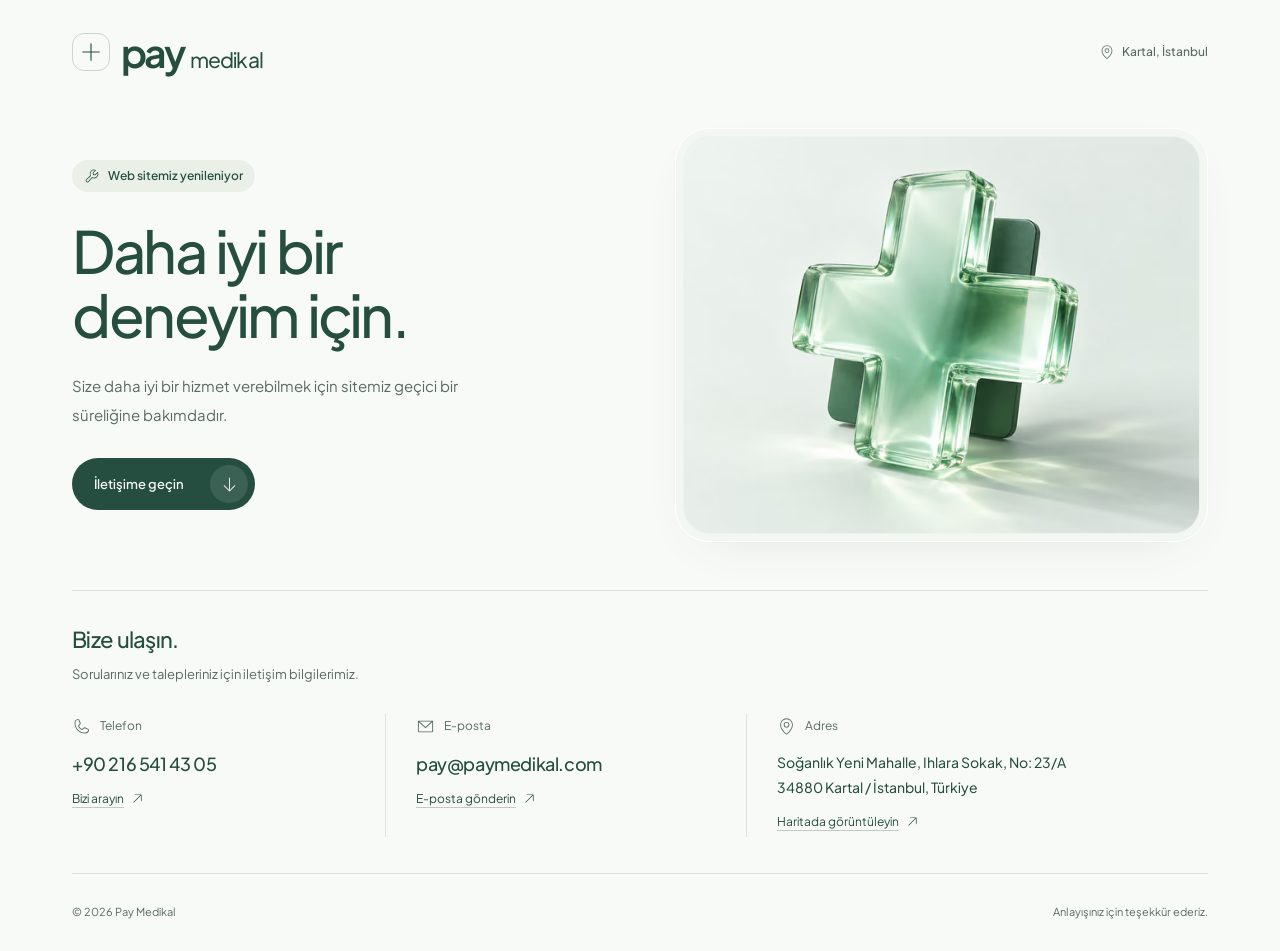
==== index.html @ e0ad9868 "Reset restored scroll position on mobile entry" ====
<!doctype html>
<html lang="tr">
  <head>
    <meta charset="UTF-8" />
    <meta name="viewport" content="width=device-width, initial-scale=1" />
    <meta name="theme-color" content="#f8faf7" />
    <meta name="color-scheme" content="light" />
    <meta name="description" content="Pay Medikal web sitesi yenileniyor. Kartal, İstanbul adresimiz ve iletişim bilgilerimiz için bize ulaşın." />
    <meta property="og:type" content="website" />
    <meta property="og:locale" content="tr_TR" />
    <meta property="og:title" content="Pay Medikal | Web Sitemiz Yenileniyor" />
    <meta property="og:description" content="Size daha iyi bir hizmet verebilmek için sitemiz geçici bir süreliğine bakımdadır. İletişim bilgilerimize buradan ulaşabilirsiniz." />
    <link rel="icon" type="image/svg+xml" href="/favicon.svg" />
    <title>Pay Medikal | Web Sitemiz Yenileniyor</title>
    <script type="module" crossorigin src="/assets/main-SM_-nleF.js"></script>
    <link rel="stylesheet" crossorigin href="/assets/main-Bkws7jtZ.css">
  </head>
  <body>
    <div id="root"><div class="page-shell"><a class="skip-link" href="#main">İçeriğe geç</a><header class="site-header flex items-center justify-between"><div class="wordmark" aria-label="Pay Medikal"><span class="brand-symbol" aria-hidden="true"><svg xmlns="http://www.w3.org/2000/svg" width="24" height="24" fill="currentColor" viewBox="0 0 256 256"><path d="M222,128a6,6,0,0,1-6,6H134v82a6,6,0,0,1-12,0V134H40a6,6,0,0,1,0-12h82V40a6,6,0,0,1,12,0v82h82A6,6,0,0,1,222,128Z"></path></svg></span><span class="brand-name">pay<span class="brand-descriptor">medikal</span></span></div><span class="header-location"><svg xmlns="http://www.w3.org/2000/svg" width="16" height="16" fill="currentColor" viewBox="0 0 256 256" aria-hidden="true"><path d="M128,66a38,38,0,1,0,38,38A38,38,0,0,0,128,66Zm0,64a26,26,0,1,1,26-26A26,26,0,0,1,128,130Zm0-112a86.1,86.1,0,0,0-86,86c0,30.91,14.34,63.74,41.47,94.94a252.32,252.32,0,0,0,41.09,38,6,6,0,0,0,6.88,0,252.32,252.32,0,0,0,41.09-38c27.13-31.2,41.47-64,41.47-94.94A86.1,86.1,0,0,0,128,18Zm0,206.51C113,212.93,54,163.62,54,104a74,74,0,0,1,148,0C202,163.62,143,212.93,128,224.51Z"></path></svg>Kartal, İstanbul</span></header><main id="main" tabindex="-1"><section class="hero" aria-labelledby="hero-title"><div class="hero-copy"><div class="maintenance-label" data-entrance="true"><svg xmlns="http://www.w3.org/2000/svg" width="16" height="16" fill="currentColor" viewBox="0 0 256 256" aria-hidden="true"><path d="M224.91,69.75a6,6,0,0,0-9.63-2.16l-41.07,37.9L154.7,101.3l-4.19-19.51,37.9-41.07a6,6,0,0,0-2.16-9.63,70,70,0,0,0-89.77,94.39l-61.39,53c-.11.09-.21.19-.32.3A30,30,0,0,0,77.2,221.23c.11-.11.21-.21.3-.32l53-61.39a70,70,0,0,0,94.39-89.77ZM160,154a58,58,0,0,1-28-7.22,6,6,0,0,0-7.45,1.33L68.57,212.88a18,18,0,0,1-25.45-25.45l64.76-55.94A6,6,0,0,0,109.2,124a58,58,0,0,1,64-84.53L139.58,75.93a6,6,0,0,0-1.45,5.33l5.65,26.35a6,6,0,0,0,4.61,4.61l26.35,5.65a6,6,0,0,0,5.33-1.45L216.49,82.8A58.06,58.06,0,0,1,160,154Z"></path></svg>Web sitemiz yenileniyor</div><h1 id="hero-title" data-entrance="true">Daha iyi bir<br/>deneyim için.</h1><p class="hero-description" data-entrance="true">Size daha iyi bir hizmet verebilmek için sitemiz geçici bir süreliğine bakımdadır.</p><div data-entrance="true"><a class="contact-button" href="#iletisim">İletişime geçin<span class="button-icon"><svg xmlns="http://www.w3.org/2000/svg" width="19" height="19" fill="currentColor" viewBox="0 0 256 256" aria-hidden="true"><path d="M204.24,148.24l-72,72a6,6,0,0,1-8.48,0l-72-72a6,6,0,0,1,8.48-8.48L122,201.51V40a6,6,0,0,1,12,0V201.51l61.76-61.75a6,6,0,0,1,8.48,8.48Z"></path></svg></span></a></div></div><div class="artwork-shell" aria-hidden="true"><div class="artwork-inner"><picture><source type="image/avif" srcSet="/images/medical-glass-640.avif 640w, /images/medical-glass-1280.avif 1280w" sizes="(max-width: 767px) 100vw, 50vw"/><img data-artwork="true" src="/images/medical-glass-1280.webp" srcSet="/images/medical-glass-640.webp 640w, /images/medical-glass-1280.webp 1280w" sizes="(max-width: 767px) 100vw, 50vw" alt="" width="1448" height="1086" fetchPriority="high"/></picture></div></div></section><section id="iletisim" class="contact-section" aria-labelledby="contact-title" tabindex="-1"><div class="contact-heading"><h2 id="contact-title">Bize ulaşın.</h2><p>Sorularınız ve talepleriniz için iletişim bilgilerimiz.</p></div><div class="contact-grid"><a class="contact-item phone-item" href="tel:+902165414305" aria-label="+90 216 541 43 05 numarasını arayın"><span class="contact-label"><svg xmlns="http://www.w3.org/2000/svg" width="19" height="19" fill="currentColor" viewBox="0 0 256 256" aria-hidden="true"><path d="M221.59,160.3l-47.24-21.17a14,14,0,0,0-13.28,1.22,4.81,4.81,0,0,0-.56.42l-24.69,21a1.88,1.88,0,0,1-1.68.06c-15.87-7.66-32.31-24-40-39.65a1.91,1.91,0,0,1,0-1.68l21.07-25a6.13,6.13,0,0,0,.42-.58,14,14,0,0,0,1.12-13.27L95.73,34.49a14,14,0,0,0-14.56-8.38A54.24,54.24,0,0,0,34,80c0,78.3,63.7,142,142,142a54.25,54.25,0,0,0,53.89-47.17A14,14,0,0,0,221.59,160.3ZM176,210C104.32,210,46,151.68,46,80A42.23,42.23,0,0,1,82.67,38h.23a2,2,0,0,1,1.84,1.31l21.1,47.11a2,2,0,0,1,0,1.67L84.73,113.15a4.73,4.73,0,0,0-.43.57,14,14,0,0,0-.91,13.73c8.87,18.16,27.17,36.32,45.53,45.19a14,14,0,0,0,13.77-1c.19-.13.38-.27.56-.42l24.68-21a1.92,1.92,0,0,1,1.6-.1l47.25,21.17a2,2,0,0,1,1.21,2A42.24,42.24,0,0,1,176,210Z"></path></svg>Telefon</span><span class="contact-value">+90 216 541 43 05</span><span class="contact-action">Bizi arayın <svg xmlns="http://www.w3.org/2000/svg" width="15" height="15" fill="currentColor" viewBox="0 0 256 256" aria-hidden="true"><path d="M198,64V168a6,6,0,0,1-12,0V78.48L68.24,196.24a6,6,0,0,1-8.48-8.48L177.52,70H88a6,6,0,0,1,0-12H192A6,6,0,0,1,198,64Z"></path></svg></span></a><a class="contact-item email-item" href="mailto:pay@paymedikal.com"><span class="contact-label"><svg xmlns="http://www.w3.org/2000/svg" width="19" height="19" fill="currentColor" viewBox="0 0 256 256" aria-hidden="true"><path d="M224,50H32a6,6,0,0,0-6,6V192a14,14,0,0,0,14,14H216a14,14,0,0,0,14-14V56A6,6,0,0,0,224,50ZM208.58,62,128,135.86,47.42,62ZM216,194H40a2,2,0,0,1-2-2V69.64l86,78.78a6,6,0,0,0,8.1,0L218,69.64V192A2,2,0,0,1,216,194Z"></path></svg>E-posta</span><span class="contact-value">pay@paymedikal.com</span><span class="contact-action">E-posta gönderin <svg xmlns="http://www.w3.org/2000/svg" width="15" height="15" fill="currentColor" viewBox="0 0 256 256" aria-hidden="true"><path d="M198,64V168a6,6,0,0,1-12,0V78.48L68.24,196.24a6,6,0,0,1-8.48-8.48L177.52,70H88a6,6,0,0,1,0-12H192A6,6,0,0,1,198,64Z"></path></svg></span></a><a class="contact-item address-item" href="https://www.google.com/maps/search/?api=1&amp;query=Pay%20Medikal%2C%20So%C4%9Fanl%C4%B1k%20Yeni%20Mahalle%2C%20Ihlara%20Sokak%2C%20No%3A%2023%2FA%2C%2034880%20Kartal%2C%20%C4%B0stanbul%2C%20T%C3%BCrkiye" target="_blank" rel="noopener noreferrer" aria-label="Pay Medikal adresini Google Haritalar&#x27;da açın (yeni sekme)"><span class="contact-label"><svg xmlns="http://www.w3.org/2000/svg" width="19" height="19" fill="currentColor" viewBox="0 0 256 256" aria-hidden="true"><path d="M128,66a38,38,0,1,0,38,38A38,38,0,0,0,128,66Zm0,64a26,26,0,1,1,26-26A26,26,0,0,1,128,130Zm0-112a86.1,86.1,0,0,0-86,86c0,30.91,14.34,63.74,41.47,94.94a252.32,252.32,0,0,0,41.09,38,6,6,0,0,0,6.88,0,252.32,252.32,0,0,0,41.09-38c27.13-31.2,41.47-64,41.47-94.94A86.1,86.1,0,0,0,128,18Zm0,206.51C113,212.93,54,163.62,54,104a74,74,0,0,1,148,0C202,163.62,143,212.93,128,224.51Z"></path></svg>Adres</span><address>Soğanlık Yeni Mahalle, Ihlara Sokak, No: 23/A<br/>34880 Kartal / İstanbul, Türkiye</address><span class="contact-action">Haritada görüntüleyin <svg xmlns="http://www.w3.org/2000/svg" width="15" height="15" fill="currentColor" viewBox="0 0 256 256" aria-hidden="true"><path d="M198,64V168a6,6,0,0,1-12,0V78.48L68.24,196.24a6,6,0,0,1-8.48-8.48L177.52,70H88a6,6,0,0,1,0-12H192A6,6,0,0,1,198,64Z"></path></svg></span></a></div></section></main><footer class="site-footer flex flex-wrap items-center justify-between"><p>© <!-- -->2026<!-- --> Pay Medikal</p><p>Anlayışınız için teşekkür ederiz.</p></footer></div></div>
  </body>
</html>
---- assets/main-Bkws7jtZ.css ----
@font-face{font-family:Plus Jakarta Sans Variable;font-style:normal;font-display:swap;font-weight:200 800;src:url([data-uri])format("woff2-variations");unicode-range:U+460-52F,U+1C80-1C8A,U+20B4,U+2DE0-2DFF,U+A640-A69F,U+FE2E-FE2F}@font-face{font-family:Plus Jakarta Sans Variable;font-style:normal;font-display:swap;font-weight:200 800;src:url(/assets/plus-jakarta-sans-vietnamese-wght-normal-qRpaaN48.woff2)format("woff2-variations");unicode-range:U+102-103,U+110-111,U+128-129,U+168-169,U+1A0-1A1,U+1AF-1B0,U+300-301,U+303-304,U+308-309,U+323,U+329,U+1EA0-1EF9,U+20AB}@font-face{font-family:Plus Jakarta Sans Variable;font-style:normal;font-display:swap;font-weight:200 800;src:url(/assets/plus-jakarta-sans-latin-ext-wght-normal-DmpS2jIq.woff2)format("woff2-variations");unicode-range:U+100-2BA,U+2BD-2C5,U+2C7-2CC,U+2CE-2D7,U+2DD-2FF,U+304,U+308,U+329,U+1D00-1DBF,U+1E00-1E9F,U+1EF2-1EFF,U+2020,U+20A0-20AB,U+20AD-20C0,U+2113,U+2C60-2C7F,U+A720-A7FF}@font-face{font-family:Plus Jakarta Sans Variable;font-style:normal;font-display:swap;font-weight:200 800;src:url(/assets/plus-jakarta-sans-latin-wght-normal-eXO_dkmS.woff2)format("woff2-variations");unicode-range:U+??,U+131,U+152-153,U+2BB-2BC,U+2C6,U+2DA,U+2DC,U+304,U+308,U+329,U+2000-206F,U+20AC,U+2122,U+2191,U+2193,U+2212,U+2215,U+FEFF,U+FFFD}@font-face{font-family:Newsreader Variable;font-style:normal;font-display:swap;font-weight:200 800;src:url(/assets/newsreader-vietnamese-wght-normal-Czsa-EzN.woff2)format("woff2-variations");unicode-range:U+102-103,U+110-111,U+128-129,U+168-169,U+1A0-1A1,U+1AF-1B0,U+300-301,U+303-304,U+308-309,U+323,U+329,U+1EA0-1EF9,U+20AB}@font-face{font-family:Newsreader Variable;font-style:normal;font-display:swap;font-weight:200 800;src:url(/assets/newsreader-latin-ext-wght-normal-C-3rgBeH.woff2)format("woff2-variations");unicode-range:U+100-2BA,U+2BD-2C5,U+2C7-2CC,U+2CE-2D7,U+2DD-2FF,U+304,U+308,U+329,U+1D00-1DBF,U+1E00-1E9F,U+1EF2-1EFF,U+2020,U+20A0-20AB,U+20AD-20C0,U+2113,U+2C60-2C7F,U+A720-A7FF}@font-face{font-family:Newsreader Variable;font-style:normal;font-display:swap;font-weight:200 800;src:url(/assets/newsreader-latin-wght-normal-CCVVNp6i.woff2)format("woff2-variations");unicode-range:U+??,U+131,U+152-153,U+2BB-2BC,U+2C6,U+2DA,U+2DC,U+304,U+308,U+329,U+2000-206F,U+20AC,U+2122,U+2191,U+2193,U+2212,U+2215,U+FEFF,U+FFFD}@layer properties{@supports (((-webkit-hyphens:none)) and (not (margin-trim:inline))) or ((-moz-orient:inline) and (not (color:rgb(from red r g b)))){*,:before,:after,::backdrop{--tw-rotate-x:initial;--tw-rotate-y:initial;--tw-rotate-z:initial;--tw-skew-x:initial;--tw-skew-y:initial}}}@layer theme{:root,:host{--font-sans:"Plus Jakarta Sans Variable", sans-serif;--font-mono:ui-monospace, SFMono-Regular, Menlo, Monaco, Consolas, "Liberation Mono", "Courier New", monospace;--ease-out:cubic-bezier(0, 0, .2, 1);--default-font-family:var(--font-sans);--default-mono-font-family:var(--font-mono);--color-paper:#f8faf7;--color-ink:#254e41;--color-secondary:#596b61;--color-line:#dce4dc;--color-mint:#eaf0e8;--color-forest:#254e41}}@layer base{*,:after,:before,::backdrop{box-sizing:border-box;border:0 solid;margin:0;padding:0}::file-selector-button{box-sizing:border-box;border:0 solid;margin:0;padding:0}html,:host{-webkit-text-size-adjust:100%;tab-size:4;line-height:1.5;font-family:var(--default-font-family,-apple-system, BlinkMacSystemFont, "Segoe UI", Roboto, "Helvetica Neue", "Noto Sans", Arial, sans-serif, "Apple Color Emoji", "Segoe UI Emoji", "Segoe UI Symbol", "Noto Color Emoji");font-feature-settings:var(--default-font-feature-settings,normal);font-variation-settings:var(--default-font-variation-settings,normal);-webkit-tap-highlight-color:transparent}hr{height:0;color:inherit;border-top-width:1px}abbr:where([title]){-webkit-text-decoration:underline dotted;text-decoration:underline dotted}h1,h2,h3,h4,h5,h6{font-size:inherit;font-weight:inherit}a{color:inherit;-webkit-text-decoration:inherit;-webkit-text-decoration:inherit;-webkit-text-decoration:inherit;-webkit-text-decoration:inherit;text-decoration:inherit}b,strong{font-weight:bolder}code,kbd,samp,pre{font-family:var(--default-mono-font-family,ui-monospace, SFMono-Regular, Menlo, Monaco, Consolas, "Liberation Mono", "Courier New", monospace);font-feature-settings:var(--default-mono-font-feature-settings,normal);font-variation-settings:var(--default-mono-font-variation-settings,normal);font-size:1em}small{font-size:80%}sub,sup{vertical-align:baseline;font-size:75%;line-height:0;position:relative}sub{bottom:-.25em}sup{top:-.5em}table{text-indent:0;border-color:inherit;border-collapse:collapse}:-moz-focusring:where(:not(iframe)){outline:auto}progress{vertical-align:baseline}summary{display:list-item}ol,ul,menu{list-style:none}img,svg,video,canvas,audio,iframe,embed,object{vertical-align:middle;display:block}img,video{max-width:100%;height:auto}button,input,select,optgroup,textarea{font:inherit;font-feature-settings:inherit;font-variation-settings:inherit;letter-spacing:inherit;color:inherit;opacity:1;background-color:#0000;border-radius:0}::file-selector-button{font:inherit;font-feature-settings:inherit;font-variation-settings:inherit;letter-spacing:inherit;color:inherit;opacity:1;background-color:#0000;border-radius:0}:where(select:is([multiple],[size])) optgroup{font-weight:bolder}:where(select:is([multiple],[size])) optgroup option{padding-inline-start:20px}::file-selector-button{margin-inline-end:4px}::placeholder{opacity:1}@supports (not ((-webkit-appearance:-apple-pay-button))) or (contain-intrinsic-size:1px){::placeholder{color:currentColor}@supports (color:color-mix(in lab, red, red)){::placeholder{color:color-mix(in oklab, currentcolor 50%, transparent)}}}textarea{resize:vertical}::-webkit-search-decoration{-webkit-appearance:none}::-webkit-date-and-time-value{min-height:1lh;text-align:inherit}::-webkit-datetime-edit{display:inline-flex}::-webkit-datetime-edit-fields-wrapper{padding:0}::-webkit-datetime-edit{padding-block:0}::-webkit-datetime-edit-year-field{padding-block:0}::-webkit-datetime-edit-month-field{padding-block:0}::-webkit-datetime-edit-day-field{padding-block:0}::-webkit-datetime-edit-hour-field{padding-block:0}::-webkit-datetime-edit-minute-field{padding-block:0}::-webkit-datetime-edit-second-field{padding-block:0}::-webkit-datetime-edit-millisecond-field{padding-block:0}::-webkit-datetime-edit-meridiem-field{padding-block:0}::-webkit-calendar-picker-indicator{line-height:1}:-moz-ui-invalid{box-shadow:none}button,input:where([type=button],[type=reset],[type=submit]){appearance:button}::file-selector-button{appearance:button}::-webkit-inner-spin-button{height:auto}::-webkit-outer-spin-button{height:auto}[hidden]:where(:not([hidden=until-found])){display:none!important}}@layer components;@layer utilities{.visible{visibility:visible}.flex{display:flex}.transform{transform:var(--tw-rotate-x,) var(--tw-rotate-y,) var(--tw-rotate-z,) var(--tw-skew-x,) var(--tw-skew-y,)}.flex-wrap{flex-wrap:wrap}.items-center{align-items:center}.justify-between{justify-content:space-between}}:root{font-family:var(--font-sans);color:var(--color-ink);background:var(--color-paper);font-synthesis:none;text-rendering:optimizelegibility;-webkit-font-smoothing:antialiased;--ease-out:cubic-bezier(.22, 1, .36, 1)}*{box-sizing:border-box}html{scroll-behavior:smooth;scroll-padding-top:32px}body{min-width:320px;margin:0}a{color:inherit;-webkit-tap-highlight-color:transparent;text-decoration:none}button,a{touch-action:manipulation}::selection{color:var(--color-ink);background:#d5e6cf}:focus-visible{outline:3px solid var(--color-forest);outline-offset:6px;border-radius:4px}main:focus,section:focus{outline:none}.page-shell{flex-direction:column;max-width:1440px;min-height:100dvh;margin:0 auto;padding:0 72px;display:flex}.site-header{gap:24px;min-height:104px}.wordmark{-webkit-user-select:none;user-select:none;align-items:center;gap:11px;display:flex}.brand-symbol{border:1px solid #254e4138;border-radius:12px;place-items:center;width:38px;height:38px;display:grid}.brand-name{letter-spacing:-2.8px;align-items:baseline;gap:5px;font-size:39px;font-weight:650;line-height:1;display:flex}.brand-descriptor{letter-spacing:-.8px;font-size:21px;font-weight:450}.header-location{color:var(--color-secondary);align-items:center;gap:7px;font-size:12px;font-weight:500;display:flex}.hero{grid-template-columns:1.05fr 1fr;align-items:center;gap:44px;padding:24px 0 48px;display:grid}.hero-copy{padding:16px 0}.maintenance-label{color:var(--color-ink);background:var(--color-mint);border-radius:999px;align-items:center;gap:8px;margin-bottom:27px;padding:8px 12px;font-size:12px;font-weight:550;line-height:1.4;display:inline-flex}h1{letter-spacing:-2.4px;word-spacing:.06em;margin:0;font-size:clamp(46px,4.55vw,68px);font-weight:500;line-height:1.1}.hero-description{max-width:390px;color:var(--color-secondary);margin:25px 0 29px;font-size:15px;line-height:1.9}.contact-button{background:var(--color-forest);min-height:52px;color:var(--color-paper);transition:transform .22s var(--ease-out), box-shadow .22s var(--ease-out);border-radius:999px;align-items:center;gap:26px;padding:7px 7px 7px 22px;font-size:13px;font-weight:550;display:inline-flex}.button-icon{width:38px;height:38px;transition:transform .25s var(--ease-out), background .25s var(--ease-out);background:#ffffff1a;border-radius:50%;place-items:center;display:grid}.contact-button:hover{box-shadow:0 6px 20px #254e411a}.contact-button:hover .button-icon{background:#ffffff29;transform:translateY(2px)}.contact-button:active{transform:scale(.98)}.artwork-shell{background:#e7ede54d;border:1px solid #fff;border-radius:34px;padding:8px;box-shadow:0 16px 56px -32px #254e4133}.artwork-inner{aspect-ratio:1.3;background:#e9efea;border-radius:26px;overflow:hidden;box-shadow:0 0 0 1px #254e4105}.artwork-inner picture{width:100%;height:100%;display:block}.artwork-inner img{object-fit:cover;object-position:center;width:100%;height:100%;display:block}.contact-section{border-top:1px solid var(--color-line);padding:32px 0 36px;scroll-margin-top:24px}.contact-heading{margin-bottom:29px}.contact-heading h2{letter-spacing:-.7px;margin:0 0 8px;font-size:22px;font-weight:500}.contact-heading p{color:var(--color-secondary);margin:0;font-size:13px;line-height:1.6}.contact-grid{grid-template-columns:.9fr 1.05fr 1.45fr;gap:26px;display:grid}.contact-item{flex-direction:column;align-items:flex-start;min-width:0;padding:3px 0 6px;display:flex}.contact-item+.contact-item{border-left:1px solid var(--color-line);padding-left:30px}.contact-label{color:var(--color-secondary);align-items:center;gap:9px;margin-bottom:14px;font-size:12px;display:inline-flex}.contact-value{letter-spacing:-.4px;overflow-wrap:anywhere;font-size:18px;font-weight:500;line-height:1.5}.pending-value{letter-spacing:-.15px;font-size:14px;line-height:1.95}.contact-item address{font-size:14px;font-style:normal;font-weight:450;line-height:1.8}.contact-action,.contact-note{align-items:center;gap:6px;margin-top:12px;font-size:12px;line-height:1.6;display:inline-flex}.contact-action{text-underline-offset:4px;transition:text-decoration-color .2s var(--ease-out);-webkit-text-decoration:underline #254e4145;text-decoration:underline #254e4145}.contact-action svg{transition:transform .22s var(--ease-out)}.contact-note{color:var(--color-secondary)}.contact-item:hover .contact-action{-webkit-text-decoration-color:var(--color-forest);-webkit-text-decoration-color:var(--color-forest);-webkit-text-decoration-color:var(--color-forest);text-decoration-color:var(--color-forest)}.contact-item:hover .contact-action svg{transform:translate(2px,-2px)}.contact-item:active .contact-action{opacity:.7}.site-footer{border-top:1px solid var(--color-line);min-height:78px;color:var(--color-secondary);gap:12px;margin-top:auto;font-size:11px;line-height:1.7}.site-footer p{margin:0}.skip-link{background:var(--color-forest);color:var(--color-paper);z-index:10;border-radius:8px;padding:13px 18px;position:fixed;top:12px;left:16px;transform:translateY(-160%)}.skip-link:focus{outline-color:var(--color-forest);transform:translateY(0)}@media (width>=1600px){.hero{padding-top:64px;padding-bottom:88px}}@media (width<=1100px){.page-shell{padding:0 40px}.hero{gap:24px}h1{letter-spacing:-1.8px;font-size:clamp(40px,5.15vw,58px)}.hero-description{font-size:14px}.contact-grid{grid-template-columns:.85fr 1fr 1.35fr;gap:18px}.contact-item+.contact-item{padding-left:20px}.contact-value{font-size:16px}.pending-value{font-size:13px}}@media (width<=767px){.page-shell{padding:0 24px}.site-header{gap:10px;min-height:96px}.brand-name{letter-spacing:-2px;font-size:33px}.brand-descriptor{font-size:17px}.brand-symbol{border-radius:10px;width:32px;height:32px}.wordmark{gap:8px}.header-location{gap:4px;font-size:10px}.header-location svg{width:13px}.hero{grid-template-columns:minmax(0,1fr);gap:36px;padding:18px 0 38px}.hero-copy{padding:0}.maintenance-label{margin-bottom:25px;font-size:11px}h1{letter-spacing:-1.6px;font-size:clamp(44px,8.8vw,66px);line-height:1.12}.hero-description{max-width:360px;margin:22px 0 25px;font-size:14px;line-height:1.85}.contact-button{min-height:52px}.artwork-shell{border-radius:26px;padding:6px}.artwork-inner{aspect-ratio:1.5;border-radius:20px}.artwork-inner img{object-fit:cover}.contact-section{padding:28px 0}.contact-heading{margin-bottom:28px}.contact-grid{grid-template-columns:1fr;gap:22px}.contact-item,.contact-item+.contact-item{border-left:none;border-bottom:1px solid var(--color-line);padding:0 0 22px}.contact-item:last-child{border-bottom:none;padding-bottom:0}.contact-value{font-size:20px}.pending-value{font-size:16px}.contact-label{margin-bottom:10px}.contact-item address{font-size:15px}.site-footer{gap:6px 16px;min-height:90px;padding:24px 0;font-size:10px}}@media (width<=360px){.page-shell{padding:0 18px}.header-location{max-width:64px;line-height:1.6}.header-location svg{display:none}h1{font-size:42px}}@media (prefers-reduced-motion:reduce){html{scroll-behavior:auto}*,:before,:after{transition:none!important;animation:none!important}}@property --tw-rotate-x{syntax:"*";inherits:false}@property --tw-rotate-y{syntax:"*";inherits:false}@property --tw-rotate-z{syntax:"*";inherits:false}@property --tw-skew-x{syntax:"*";inherits:false}@property --tw-skew-y{syntax:"*";inherits:false}.brown-site{--brown-canvas:#291913;--brown-ink:#f1e9dd;--brown-muted:#bdaea0;--brown-paper:#e8dfd2;--brown-paper-ink:#2c1b15;--brown-accent:#b45d3d;--brown-line:#f1e9dd29;min-width:320px;min-height:100dvh;color:var(--brown-ink);background:radial-gradient(circle at 88% 12%, #96553529, transparent 28rem), var(--brown-canvas);font-synthesis:none;padding:0 clamp(24px,5vw,76px);font-family:Plus Jakarta Sans Variable,sans-serif}.brown-site ::selection{color:#fffaf4;background:#b45d3d}.brown-site :focus-visible{outline-color:#e3a07f}.brown-site main:focus,.brown-site section:focus{outline:none}.brown-header,.brown-hero,.brown-footer{width:min(100%,1440px);margin-inline:auto}.brown-header{border-bottom:1px solid var(--brown-line);justify-content:space-between;align-items:center;gap:24px;min-height:112px;display:flex}.brown-wordmark{-webkit-user-select:none;user-select:none;align-items:center;gap:12px;display:flex}.brown-mark{border:1px solid #f1e9dd59;border-radius:50%;place-items:center;width:42px;height:42px;display:grid}.brown-brand{letter-spacing:-.8px;font-size:22px;font-weight:650}.brown-brand span{color:var(--brown-muted);font-weight:430}.brown-location{color:var(--brown-muted);align-items:center;gap:8px;font-size:12px;display:inline-flex}.brown-hero{grid-template-columns:minmax(0,1.08fr) minmax(360px,.92fr);grid-template-areas:"copy artwork""contact artwork";align-items:stretch;column-gap:clamp(38px,5vw,84px);padding:clamp(46px,6vw,88px) 0 clamp(52px,6vw,84px);display:grid}.brown-copy{grid-area:copy;align-self:center;padding:22px 0 clamp(54px,7vw,96px)}.brown-eyebrow{width:fit-content;color:var(--brown-muted);letter-spacing:.04em;border-bottom:1px solid #f1e9dd57;margin:0 0 24px;padding-bottom:9px;font-size:12px;font-weight:560}.brown-title{max-width:720px;color:var(--brown-ink);letter-spacing:-.045em;margin:0;font-family:Newsreader Variable,Georgia,serif;font-size:clamp(52px,6.4vw,96px);font-style:italic;font-weight:360;line-height:1.12}.brown-description{max-width:500px;color:var(--brown-muted);margin:33px 0 30px;font-size:16px;line-height:1.85}.brown-cta{min-height:52px;transition:border-color .22s var(--ease-out), transform .22s var(--ease-out);border:1px solid #f1e9dd47;border-radius:999px;align-items:center;gap:24px;padding:7px 7px 7px 21px;font-size:13px;font-weight:600;display:inline-flex}.brown-cta>span{color:#fff8f0;background:var(--brown-accent);width:38px;height:38px;transition:transform .24s var(--ease-out);border-radius:50%;place-items:center;display:grid}.brown-cta:hover{border-color:#f1e9dda8}.brown-cta:hover>span{transform:translateY(2px)}.brown-cta:active{transform:scale(.98)}.brown-artwork{background:#dfd5c8;border-radius:48% 48% 6px 6px/25% 25% 6px 6px;grid-area:artwork;min-height:690px;margin:0;position:relative;overflow:hidden;box-shadow:0 36px 80px -46px #000000b8}.brown-artwork:after{content:"";border-radius:inherit;pointer-events:none;border:1px solid #39201729;position:absolute;inset:14px}.brown-artwork picture,.brown-artwork img{width:100%;height:100%;display:block}.brown-artwork img{object-fit:cover;object-position:56% center}.brown-contact{color:var(--brown-paper-ink);background:var(--brown-paper);z-index:2;grid-area:contact;align-self:end;margin-right:clamp(-86px,-5vw,-38px);padding:clamp(24px,2.2vw,34px);scroll-margin-top:24px;position:relative}.brown-contact-intro{border-bottom:1px solid #2c1b152e;justify-content:space-between;align-items:baseline;gap:24px;padding-bottom:22px;display:flex}.brown-contact-intro h2{letter-spacing:-.04em;margin:0;font-family:Newsreader Variable,Georgia,serif;font-size:32px;font-weight:430}.brown-contact-intro p{color:#6d5d51;margin:0;font-size:12px;line-height:1.6}.brown-contact-list{grid-template-columns:.88fr 1.5fr 1.12fr;gap:0;padding-top:24px;display:grid}.brown-contact-item{flex-direction:column;align-items:flex-start;min-width:0;min-height:122px;padding:0 22px;display:flex}.brown-contact-item:first-child{padding-left:0}.brown-contact-item+.brown-contact-item{border-left:1px solid #2c1b1529}.brown-contact-label{color:#655449;align-items:center;gap:7px;margin-bottom:14px;font-size:11px;display:inline-flex}.brown-contact-item strong{overflow-wrap:anywhere;font-size:14px;font-weight:620;line-height:1.55}.brown-contact-item address{font-size:12px;font-style:normal;line-height:1.7}.brown-contact-action,.brown-contact-note{margin-top:auto;padding-top:12px;font-size:11px;line-height:1.5}.brown-contact-action{text-underline-offset:4px;align-items:center;gap:5px;-webkit-text-decoration:underline #2c1b154d;text-decoration:underline #2c1b154d;display:inline-flex}.brown-contact-action svg{transition:transform .22s var(--ease-out)}.brown-contact-item:hover .brown-contact-action svg{transform:translate(2px,-2px)}.brown-contact-note{color:#655449}.brown-footer{border-top:1px solid var(--brown-line);min-height:82px;color:var(--brown-muted);justify-content:space-between;align-items:center;gap:20px;font-size:11px;display:flex}.brown-footer p{margin:0}.brown-skip{background:var(--brown-paper);color:var(--brown-paper-ink)}@media (width<=1100px){.brown-hero{grid-template-columns:minmax(0,1fr) minmax(330px,.82fr);column-gap:34px}.brown-artwork{min-height:620px}.brown-contact{margin-right:-34px;padding:24px}.brown-contact-list{grid-template-columns:.85fr 1.4fr}.brown-email{border-top:1px solid #2c1b1529;grid-column:1/-1;min-height:86px;margin-top:20px;padding:20px 0 0;border-left:0!important}}@media (width<=767px){.brown-site{padding:0 22px}.brown-header{min-height:92px}.brown-mark{width:36px;height:36px}.brown-brand{font-size:19px}.brown-location{gap:5px;font-size:10px}.brown-location svg{width:13px}.brown-hero{flex-direction:column;padding:46px 0 50px;display:flex}.brown-copy{padding:0 0 42px}.brown-eyebrow{margin-bottom:22px}.brown-title{letter-spacing:-.035em;font-size:clamp(40px,12.5vw,58px);line-height:1.15}.brown-description{max-width:370px;margin:25px 0;font-size:15px;line-height:1.8}.brown-artwork{aspect-ratio:4/4.65;border-radius:46% 46% 5px 5px/22% 22% 5px 5px;min-height:0}.brown-artwork img{object-position:center}.brown-contact{text-align:center;align-self:stretch;margin:-1px 0 0;padding:26px 22px}.brown-contact-intro{display:block}.brown-contact-intro p{margin-top:7px}.brown-contact-list{grid-template-columns:1fr;padding-top:6px}.brown-contact-item,.brown-contact-item:first-child,.brown-contact-item+.brown-contact-item,.brown-email{border-top:0;border-bottom:1px solid #2c1b1529;border-left:0;grid-column:auto;align-items:center;min-height:0;margin:0;padding:18px 0}.brown-contact-item:last-child{border-bottom:0;padding-bottom:0}.brown-contact-label{margin-bottom:9px}.brown-contact-item strong{font-size:16px}.brown-contact-item address{font-size:14px}.brown-contact-action,.brown-contact-note{margin-top:4px;padding-top:8px}.brown-footer{flex-wrap:wrap;min-height:104px;padding:25px 0}}@media (width<=360px){.brown-site{padding:0 17px}.brown-location{max-width:62px;line-height:1.5}.brown-location svg{display:none}.brown-title{font-size:38px}}@media (prefers-reduced-motion:reduce){.brown-site *,.brown-site :before,.brown-site :after{transition:none!important;animation:none!important}}.emerald-site.ruby-site{--emerald-bg:#0c090a;--emerald-panel:#171112;--emerald-panel-strong:#1d1416;--emerald-accent:#a41f36;--emerald-light:#f0a0ae;--emerald-text:#f7f2f3;--emerald-muted:#bcaeb1;--emerald-line:#3d2c30;--gem-accent-rgb:164 31 54;--gem-light-rgb:240 160 174;--gem-button:#8f1830;--gem-button-hover:#a41f36;--gem-button-text:#fff7f8}.emerald-site{--emerald-bg:#090d0c;--emerald-panel:#111715;--emerald-panel-strong:#151d1a;--emerald-accent:#0e7c61;--emerald-light:#a7e8d3;--emerald-text:#f2f6f4;--emerald-muted:#a9b7b1;--emerald-line:#2b3733;--gem-accent-rgb:14 124 97;--gem-light-rgb:167 232 211;--gem-button:#0d7059;--gem-button-hover:#0f8066;--gem-button-text:#f5fffb;--emerald-ease:cubic-bezier(.22, 1, .36, 1);min-width:320px;min-height:100dvh;color:var(--emerald-text);background:radial-gradient(circle at 82% 10%, rgb(var(--gem-accent-rgb) / .13), transparent 28rem), var(--emerald-bg);font-family:var(--font-sans);overflow:clip}.emerald-site *,.emerald-site :before,.emerald-site :after{box-sizing:border-box}.emerald-site a{color:inherit;cursor:pointer;-webkit-tap-highlight-color:transparent;touch-action:manipulation;text-decoration:none}.emerald-site ::selection{color:var(--emerald-bg);background:var(--emerald-light)}.emerald-site :focus-visible{outline:3px solid var(--emerald-light);outline-offset:5px;border-radius:5px}.emerald-site main:focus,.emerald-site section:focus{outline:none}.emerald-header,.emerald-site main,.emerald-footer{width:min(100% - 96px,1512px);margin-inline:auto}.emerald-header{justify-content:space-between;align-items:center;gap:24px;min-height:92px;display:flex}.emerald-wordmark{-webkit-user-select:none;user-select:none;align-items:center;gap:12px;display:flex}.emerald-brand-mark{width:38px;height:38px;color:var(--emerald-light);border:1px solid rgb(var(--gem-light-rgb) / .28);border-radius:12px;place-items:center;display:grid;box-shadow:inset 0 1px #ffffff1a}.emerald-brand-name{letter-spacing:-2.1px;font-size:32px;font-weight:680;line-height:1}.emerald-brand-name span{color:var(--emerald-muted);letter-spacing:-.6px;margin-left:5px;font-size:17px;font-weight:450}.emerald-location{color:var(--emerald-muted);align-items:center;gap:8px;font-size:12px;font-weight:500;display:inline-flex}.emerald-hero{grid-template-columns:minmax(340px,.78fr) minmax(520px,1.22fr);align-items:center;gap:clamp(48px,6vw,104px);min-height:calc(100dvh - 92px);padding:32px 0 80px;display:grid}.emerald-copy{z-index:1;padding-left:clamp(0px,3vw,48px);position:relative}.emerald-status{width:max-content;min-height:34px;color:var(--emerald-light);background:rgb(var(--gem-accent-rgb) / .16);border:1px solid rgb(var(--gem-light-rgb) / .15);border-radius:999px;align-items:center;gap:9px;margin-bottom:30px;padding:7px 12px;font-size:12px;font-weight:550;line-height:1.4;display:inline-flex}.emerald-copy h1{max-width:620px;color:var(--emerald-text);letter-spacing:-.065em;text-wrap:balance;margin:0;font-size:clamp(52px,5.45vw,86px);font-weight:470;line-height:.98}.emerald-description{max-width:480px;color:var(--emerald-muted);margin:30px 0 34px;font-size:16px;line-height:1.75}.emerald-primary{width:max-content;min-height:56px;color:var(--gem-button-text);background:var(--gem-button);box-shadow:0 20px 54px -28px rgb(var(--gem-accent-rgb) / .88), inset 0 1px 0 #ffffff24;transition:transform .22s var(--emerald-ease), background-color .24s var(--emerald-ease), box-shadow .24s var(--emerald-ease);border-radius:999px;align-items:center;gap:28px;padding:7px 7px 7px 23px;font-size:13px;font-weight:600;display:inline-flex}.emerald-primary>span{width:42px;height:42px;transition:transform .24s var(--emerald-ease), background-color .24s var(--emerald-ease);background:#ffffff1f;border-radius:50%;place-items:center;display:grid}.emerald-primary:hover{background:var(--gem-button-hover);box-shadow:0 22px 64px -28px rgb(var(--gem-accent-rgb) / 1), inset 0 1px 0 #ffffff2e}.emerald-primary:hover>span{background:#ffffff2e;transform:translateY(2px)}.emerald-primary:active{transform:scale(.98)}.emerald-visual-shell{background:linear-gradient(145deg, rgb(var(--gem-light-rgb) / .18), #ffffff06 32%, rgb(var(--gem-accent-rgb) / .09));border:1px solid rgb(var(--gem-light-rgb) / .14);border-radius:34px;padding:9px;position:relative;box-shadow:0 42px 100px -52px #000000e6,inset 0 1px #ffffff14}.emerald-visual-shell:before{content:"";z-index:-1;background:rgb(var(--gem-accent-rgb) / .15);filter:blur(72px);border-radius:50%;position:absolute;inset:16% -10% -14% 18%}.emerald-visual-frame{aspect-ratio:4/3;background:#0a100e;border-radius:26px;position:relative;overflow:hidden;box-shadow:inset 0 1px #ffffff14}.emerald-visual-frame picture,.emerald-visual-frame img{width:100%;height:100%;display:block}.emerald-visual-frame img{object-fit:cover}.emerald-glass-edge{pointer-events:none;border-radius:inherit;border:1px solid #ffffff14;position:absolute;inset:0;box-shadow:inset 0 0 70px #0209072e}.emerald-contact{border:1px solid rgb(var(--gem-light-rgb) / .1);background:linear-gradient(135deg, var(--emerald-panel-strong), var(--emerald-panel));border-radius:28px;grid-template-columns:minmax(250px,.55fr) minmax(620px,1.45fr);gap:clamp(48px,7vw,112px);margin-bottom:28px;padding:clamp(64px,7vw,104px);scroll-margin-top:28px;display:grid;box-shadow:inset 0 1px #ffffff0e,0 32px 90px -64px #000000e6}.emerald-contact-intro h2{letter-spacing:-.045em;text-wrap:balance;max-width:360px;margin:0 0 18px;font-size:clamp(30px,3vw,46px);font-weight:500;line-height:1.08}.emerald-contact-intro p{max-width:300px;color:var(--emerald-muted);margin:0;font-size:14px;line-height:1.75}.emerald-contact-list{border-top:1px solid var(--emerald-line)}.emerald-contact-row{border-bottom:1px solid var(--emerald-line);min-height:112px;transition:color .22s var(--emerald-ease), transform .22s var(--emerald-ease), background-color .22s var(--emerald-ease);grid-template-columns:44px minmax(72px,.45fr) minmax(220px,1.3fr) auto;align-items:center;column-gap:20px;display:grid}.emerald-contact-row:hover{color:var(--emerald-light);background:rgb(var(--gem-light-rgb) / .025)}.emerald-contact-row:active{transform:scale(.995)}.emerald-contact-icon{width:44px;height:44px;color:var(--emerald-light);border:1px solid rgb(var(--gem-light-rgb) / .18);border-radius:14px;place-items:center;display:grid}.emerald-contact-meta{color:var(--emerald-muted);font-size:12px}.emerald-contact-row strong{color:var(--emerald-text);letter-spacing:-.02em;overflow-wrap:anywhere;font-size:16px;font-weight:550;line-height:1.55}.emerald-contact-action{color:var(--emerald-muted);white-space:nowrap;justify-content:flex-end;align-items:center;gap:7px;font-size:12px;line-height:1.5;display:inline-flex}.emerald-contact-action svg{transition:transform .24s var(--emerald-ease)}.emerald-contact-row:hover .emerald-contact-action svg{transform:translate(2px,-2px)}.emerald-address address{color:var(--emerald-muted);font-size:13px;font-style:normal;line-height:1.65}.emerald-address address strong{color:var(--emerald-text);font-size:14px;display:inline}.emerald-contact-pending{cursor:default}.emerald-footer{color:#809089;justify-content:space-between;align-items:center;gap:16px;min-height:88px;font-size:11px;line-height:1.7;display:flex}.emerald-footer p{margin:0}.emerald-skip{z-index:10;min-height:46px;color:var(--emerald-bg);background:var(--emerald-light);border-radius:10px;align-items:center;padding:0 18px;display:flex;position:fixed;top:14px;left:16px;transform:translateY(-160%)}.emerald-skip:focus{transform:translateY(0)}@media (width<=1180px){.emerald-header,.emerald-site main,.emerald-footer{width:min(100% - 64px,1512px)}.emerald-hero{grid-template-columns:minmax(310px,.8fr) minmax(430px,1.2fr);gap:42px}.emerald-copy{padding-left:0}.emerald-copy h1{font-size:clamp(48px,5.6vw,68px)}.emerald-contact{grid-template-columns:.48fr 1.52fr;gap:48px;padding:64px 48px}.emerald-contact-row{grid-template-columns:44px 70px 1fr;padding:18px 0}.emerald-contact-action{grid-column:3;justify-content:flex-start;margin-top:6px}}@media (width<=767px){.emerald-header,.emerald-site main,.emerald-footer{width:min(100% - 32px,1512px)}.emerald-header{min-height:82px}.emerald-brand-name{letter-spacing:-1.8px;font-size:28px}.emerald-brand-name span{font-size:15px}.emerald-brand-mark{border-radius:11px;width:34px;height:34px}.emerald-location{text-align:right;justify-content:flex-end;max-width:90px;font-size:10px;line-height:1.5}.emerald-hero{grid-template-columns:minmax(0,1fr);gap:44px;min-height:0;padding:38px 0 68px}.emerald-status{margin-bottom:24px;font-size:11px}.emerald-copy h1{letter-spacing:-.06em;max-width:560px;font-size:clamp(46px,14vw,68px);line-height:1}.emerald-description{max-width:430px;margin:24px 0 28px;font-size:15px;line-height:1.75}.emerald-primary{min-height:54px}.emerald-visual-shell{border-radius:24px;padding:6px}.emerald-visual-frame{border-radius:18px}.emerald-contact{border-radius:22px;grid-template-columns:minmax(0,1fr);gap:42px;margin-bottom:20px;padding:48px 24px}.emerald-contact-intro h2{max-width:300px;font-size:34px}.emerald-contact-intro p{font-size:13px}.emerald-contact-row{grid-template-columns:44px minmax(0,1fr);column-gap:15px;min-height:0;padding:22px 0}.emerald-contact-meta{align-self:end}.emerald-contact-row strong,.emerald-address address{grid-column:2;margin-top:5px}.emerald-contact-action{white-space:normal;grid-column:2;justify-content:flex-start;margin-top:10px}.emerald-contact-icon{grid-row:1/span 3;align-self:start}.emerald-footer{flex-wrap:wrap;min-height:100px;padding:28px 0;font-size:10px}}@media (width<=370px){.emerald-brand-name{font-size:25px}.emerald-brand-name span,.emerald-location svg{display:none}.emerald-copy h1{font-size:44px}.emerald-contact{padding-inline:20px}}@media (prefers-reduced-motion:reduce){.emerald-site{scroll-behavior:auto}.emerald-site *,.emerald-site :before,.emerald-site :after{transition:none!important;animation:none!important}}.precision-site{--precision-bg:#090808;--precision-surface:#111011;--precision-surface-raised:#181416;--precision-ruby:#a41f36;--precision-ruby-deep:#86172b;--precision-ruby-light:#f0a0ae;--precision-text:#f7f4f5;--precision-muted:#b8adaf;--precision-line:#382a2e;--precision-ease:cubic-bezier(.22, 1, .36, 1);min-width:320px;min-height:100dvh;color:var(--precision-text);background:radial-gradient(circle at 84% 18%, #a41f361c, transparent 30rem), linear-gradient(145deg, #0b090a, var(--precision-bg) 58%);font-family:var(--font-sans);overflow:clip}.precision-site *,.precision-site :before,.precision-site :after{box-sizing:border-box}.precision-site a{color:inherit;cursor:pointer;-webkit-tap-highlight-color:transparent;touch-action:manipulation;text-decoration:none}.precision-site ::selection{color:var(--precision-bg);background:var(--precision-ruby-light)}.precision-site :focus-visible{outline:3px solid var(--precision-ruby-light);outline-offset:5px;border-radius:5px}.precision-site main:focus,.precision-site section:focus{outline:none}.precision-header,.precision-site main,.precision-footer{width:min(100% - 96px,1512px);margin-inline:auto}.precision-header{justify-content:space-between;align-items:center;gap:24px;min-height:90px;display:flex}.precision-wordmark{-webkit-user-select:none;user-select:none;align-items:center;gap:12px;display:flex}.precision-brand-mark{width:38px;height:38px;color:var(--precision-ruby-light);border:1px solid #f0a0ae47;border-radius:10px;place-items:center;display:grid;box-shadow:inset 0 1px #ffffff14}.precision-brand-name{letter-spacing:-2.1px;font-size:32px;font-weight:680;line-height:1}.precision-brand-name span{color:var(--precision-muted);letter-spacing:-.6px;margin-left:5px;font-size:17px;font-weight:450}.precision-location{color:var(--precision-muted);align-items:center;gap:8px;font-size:12px;font-weight:500;display:inline-flex}.precision-hero{grid-template-columns:minmax(340px,.8fr) minmax(520px,1.2fr);align-items:center;gap:clamp(48px,6vw,104px);min-height:calc(100dvh - 90px);padding:30px 0 78px;display:grid}.precision-copy{padding-left:clamp(0px,3vw,46px)}.precision-status{color:#f1b5bf;border-left:3px solid var(--precision-ruby);align-items:center;gap:10px;width:max-content;min-height:36px;margin-bottom:30px;padding:5px 0 5px 13px;font-size:12px;font-weight:550;line-height:1.5;display:inline-flex}.precision-copy h1{letter-spacing:-.065em;text-wrap:balance;max-width:620px;margin:0;font-size:clamp(52px,5.35vw,84px);font-weight:470;line-height:.99}.precision-description{max-width:480px;color:var(--precision-muted);margin:30px 0 34px;font-size:16px;line-height:1.75}.precision-primary{color:#fff7f8;background:var(--precision-ruby-deep);width:max-content;min-height:56px;transition:transform .22s var(--precision-ease), background-color .24s var(--precision-ease), box-shadow .24s var(--precision-ease);border-radius:999px;align-items:center;gap:28px;padding:7px 7px 7px 23px;font-size:13px;font-weight:600;display:inline-flex;box-shadow:0 20px 54px -30px #a41f36e6,inset 0 1px #ffffff21}.precision-primary>span{width:42px;height:42px;transition:transform .24s var(--precision-ease), background-color .24s var(--precision-ease);background:#ffffff1f;border-radius:50%;place-items:center;display:grid}.precision-primary:hover{background:var(--precision-ruby);box-shadow:0 22px 64px -30px #a41f36,inset 0 1px #ffffff2e}.precision-primary:hover>span{background:#ffffff2e;transform:translateY(2px)}.precision-primary:active{transform:scale(.98)}.precision-visual-shell{background:linear-gradient(145deg,#ffffff12,#a41f360d);border:1px solid #f0a0ae1f;border-radius:26px;padding:8px;box-shadow:0 42px 100px -54px #000000f2,inset 0 1px #ffffff12}.precision-visual-frame{aspect-ratio:4/3;background:#0b090a;border-radius:18px;overflow:hidden;box-shadow:inset 0 0 0 1px #ffffff0f}.precision-visual-frame picture,.precision-visual-frame img{width:100%;height:100%;display:block}.precision-visual-frame img{object-fit:cover}.precision-contact{border-top:1px solid var(--precision-line);border-bottom:1px solid var(--precision-line);background:linear-gradient(110deg,#ffffff05,#0000 48%);margin-bottom:28px;padding:clamp(64px,7vw,108px) clamp(40px,6vw,92px);scroll-margin-top:24px}.precision-contact-intro{max-width:680px;margin-bottom:52px}.precision-contact-intro h2{letter-spacing:-.045em;text-wrap:balance;margin:0 0 16px;font-size:clamp(32px,3.3vw,50px);font-weight:500;line-height:1.06}.precision-contact-intro p{color:var(--precision-muted);margin:0;font-size:14px;line-height:1.7}.precision-contact-layout{grid-template-columns:minmax(320px,.82fr) minmax(440px,1.18fr);gap:28px;display:grid}.precision-direct{border-top:1px solid var(--precision-line)}.precision-contact-row{border-bottom:1px solid var(--precision-line);min-height:104px;transition:color .22s var(--precision-ease), transform .22s var(--precision-ease);grid-template-columns:46px minmax(0,1fr) 24px;align-items:center;gap:18px;display:grid}.precision-contact-row:hover{color:var(--precision-ruby-light)}.precision-contact-row:active{transform:scale(.992)}.precision-contact-row>span:nth-child(2){gap:7px;min-width:0;display:grid}.precision-contact-row small,.precision-address small{color:var(--precision-muted);font-size:11px;line-height:1.4}.precision-contact-row strong{color:var(--precision-text);letter-spacing:-.02em;overflow-wrap:anywhere;font-size:16px;font-weight:560;line-height:1.5}.precision-contact-icon{width:46px;height:46px;color:var(--precision-ruby-light);border:1px solid #f0a0ae33;border-radius:12px;place-items:center;display:grid}.precision-contact-row>svg{color:var(--precision-muted);transition:transform .22s var(--precision-ease)}.precision-contact-row:hover>svg{transform:translate(2px,-2px)}.precision-address{background:linear-gradient(135deg, var(--precision-surface-raised), var(--precision-surface));min-height:236px;transition:transform .22s var(--precision-ease), border-color .22s var(--precision-ease);border:1px solid #f0a0ae1c;border-radius:20px;grid-template-columns:48px minmax(0,1fr);align-content:center;gap:18px;padding:42px 44px;display:grid;position:relative;overflow:hidden;box-shadow:inset 0 1px #ffffff0e}.precision-address:before{content:"";background:var(--precision-ruby);width:4px;position:absolute;inset:0 auto 0 0}.precision-address:hover{border-color:#f0a0ae38;transform:translateY(-2px)}.precision-address:active{transform:scale(.995)}.precision-address-icon{width:48px;height:48px;color:var(--precision-ruby-light);border:1px solid #f0a0ae33;border-radius:12px;place-items:center;display:grid}.precision-address-copy{gap:10px;display:grid}.precision-address address{color:var(--precision-muted);font-size:13px;font-style:normal;line-height:1.75}.precision-address address strong{color:var(--precision-text);font-size:16px;font-weight:550}.precision-address-action{color:var(--precision-muted);grid-column:2;align-items:center;gap:8px;margin-top:12px;font-size:12px;display:inline-flex}.precision-address-action svg{transition:transform .22s var(--precision-ease)}.precision-address:hover .precision-address-action svg{transform:translate(2px,-2px)}.precision-footer{color:#897c7f;justify-content:space-between;align-items:center;gap:16px;min-height:88px;font-size:11px;line-height:1.7;display:flex}.precision-footer p{margin:0}.precision-skip{z-index:10;min-height:46px;color:var(--precision-bg);background:var(--precision-ruby-light);border-radius:9px;align-items:center;padding:0 18px;display:flex;position:fixed;top:14px;left:16px;transform:translateY(-160%)}.precision-skip:focus{transform:translateY(0)}@media (width<=1180px){.precision-header,.precision-site main,.precision-footer{width:min(100% - 64px,1512px)}.precision-hero{grid-template-columns:minmax(310px,.8fr) minmax(430px,1.2fr);gap:42px}.precision-copy{padding-left:0}.precision-copy h1{font-size:clamp(48px,5.6vw,68px)}.precision-contact{padding-inline:48px}.precision-contact-layout{grid-template-columns:minmax(280px,.9fr) minmax(380px,1.1fr)}}@media (width<=767px){.precision-header,.precision-site main,.precision-footer{width:min(100% - 32px,1512px)}.precision-header{min-height:82px}.precision-brand-name{letter-spacing:-1.8px;font-size:28px}.precision-brand-name span{font-size:15px}.precision-brand-mark{width:34px;height:34px}.precision-location{text-align:right;justify-content:flex-end;max-width:90px;font-size:10px;line-height:1.5}.precision-hero{grid-template-columns:minmax(0,1fr);gap:44px;min-height:0;padding:38px 0 68px}.precision-status{margin-bottom:24px;font-size:11px}.precision-copy h1{max-width:560px;font-size:clamp(46px,14vw,68px);line-height:1}.precision-description{max-width:430px;margin:24px 0 28px;font-size:15px}.precision-visual-shell{border-radius:21px;padding:6px}.precision-visual-frame{border-radius:15px}.precision-contact{margin-bottom:20px;padding:54px 0}.precision-contact-intro{margin-bottom:38px}.precision-contact-intro h2{max-width:330px;font-size:34px}.precision-contact-layout{grid-template-columns:minmax(0,1fr);gap:32px}.precision-contact-row{min-height:96px}.precision-address{min-height:250px;padding:36px 28px}.precision-footer{flex-wrap:wrap;min-height:100px;padding:28px 0;font-size:10px}}@media (width<=370px){.precision-brand-name{font-size:25px}.precision-brand-name span,.precision-location svg{display:none}.precision-copy h1{font-size:44px}.precision-address{padding-inline:22px}}@media (prefers-reduced-motion:reduce){.precision-site{scroll-behavior:auto}.precision-site *,.precision-site :before,.precision-site :after{transition:none!important;animation:none!important}}
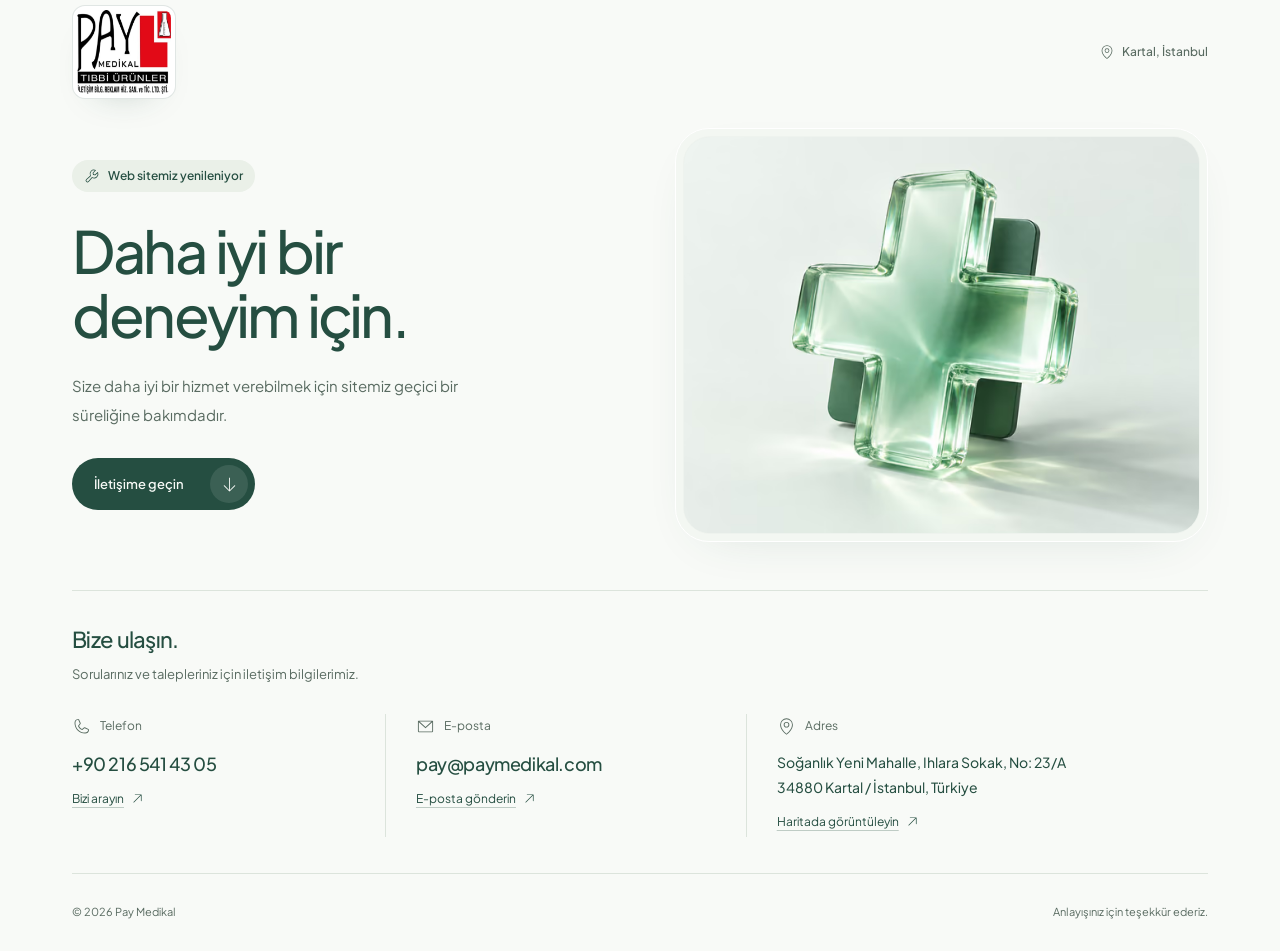
==== commit 4bd537d7: "Add official logo to green and red previews" ====
--- a/index.html
+++ b/index.html
@@ -12,10 +12,10 @@
     <meta property="og:description" content="Size daha iyi bir hizmet verebilmek için sitemiz geçici bir süreliğine bakımdadır. İletişim bilgilerimize buradan ulaşabilirsiniz." />
     <link rel="icon" type="image/svg+xml" href="/favicon.svg" />
     <title>Pay Medikal | Web Sitemiz Yenileniyor</title>
-    <script type="module" crossorigin src="/assets/main-SM_-nleF.js"></script>
-    <link rel="stylesheet" crossorigin href="/assets/main-Bkws7jtZ.css">
+    <script type="module" crossorigin src="/assets/main-CH7BIwRa.js"></script>
+    <link rel="stylesheet" crossorigin href="/assets/main-8a1XeIX8.css">
   </head>
   <body>
-    <div id="root"><div class="page-shell"><a class="skip-link" href="#main">İçeriğe geç</a><header class="site-header flex items-center justify-between"><div class="wordmark" aria-label="Pay Medikal"><span class="brand-symbol" aria-hidden="true"><svg xmlns="http://www.w3.org/2000/svg" width="24" height="24" fill="currentColor" viewBox="0 0 256 256"><path d="M222,128a6,6,0,0,1-6,6H134v82a6,6,0,0,1-12,0V134H40a6,6,0,0,1,0-12h82V40a6,6,0,0,1,12,0v82h82A6,6,0,0,1,222,128Z"></path></svg></span><span class="brand-name">pay<span class="brand-descriptor">medikal</span></span></div><span class="header-location"><svg xmlns="http://www.w3.org/2000/svg" width="16" height="16" fill="currentColor" viewBox="0 0 256 256" aria-hidden="true"><path d="M128,66a38,38,0,1,0,38,38A38,38,0,0,0,128,66Zm0,64a26,26,0,1,1,26-26A26,26,0,0,1,128,130Zm0-112a86.1,86.1,0,0,0-86,86c0,30.91,14.34,63.74,41.47,94.94a252.32,252.32,0,0,0,41.09,38,6,6,0,0,0,6.88,0,252.32,252.32,0,0,0,41.09-38c27.13-31.2,41.47-64,41.47-94.94A86.1,86.1,0,0,0,128,18Zm0,206.51C113,212.93,54,163.62,54,104a74,74,0,0,1,148,0C202,163.62,143,212.93,128,224.51Z"></path></svg>Kartal, İstanbul</span></header><main id="main" tabindex="-1"><section class="hero" aria-labelledby="hero-title"><div class="hero-copy"><div class="maintenance-label" data-entrance="true"><svg xmlns="http://www.w3.org/2000/svg" width="16" height="16" fill="currentColor" viewBox="0 0 256 256" aria-hidden="true"><path d="M224.91,69.75a6,6,0,0,0-9.63-2.16l-41.07,37.9L154.7,101.3l-4.19-19.51,37.9-41.07a6,6,0,0,0-2.16-9.63,70,70,0,0,0-89.77,94.39l-61.39,53c-.11.09-.21.19-.32.3A30,30,0,0,0,77.2,221.23c.11-.11.21-.21.3-.32l53-61.39a70,70,0,0,0,94.39-89.77ZM160,154a58,58,0,0,1-28-7.22,6,6,0,0,0-7.45,1.33L68.57,212.88a18,18,0,0,1-25.45-25.45l64.76-55.94A6,6,0,0,0,109.2,124a58,58,0,0,1,64-84.53L139.58,75.93a6,6,0,0,0-1.45,5.33l5.65,26.35a6,6,0,0,0,4.61,4.61l26.35,5.65a6,6,0,0,0,5.33-1.45L216.49,82.8A58.06,58.06,0,0,1,160,154Z"></path></svg>Web sitemiz yenileniyor</div><h1 id="hero-title" data-entrance="true">Daha iyi bir<br/>deneyim için.</h1><p class="hero-description" data-entrance="true">Size daha iyi bir hizmet verebilmek için sitemiz geçici bir süreliğine bakımdadır.</p><div data-entrance="true"><a class="contact-button" href="#iletisim">İletişime geçin<span class="button-icon"><svg xmlns="http://www.w3.org/2000/svg" width="19" height="19" fill="currentColor" viewBox="0 0 256 256" aria-hidden="true"><path d="M204.24,148.24l-72,72a6,6,0,0,1-8.48,0l-72-72a6,6,0,0,1,8.48-8.48L122,201.51V40a6,6,0,0,1,12,0V201.51l61.76-61.75a6,6,0,0,1,8.48,8.48Z"></path></svg></span></a></div></div><div class="artwork-shell" aria-hidden="true"><div class="artwork-inner"><picture><source type="image/avif" srcSet="/images/medical-glass-640.avif 640w, /images/medical-glass-1280.avif 1280w" sizes="(max-width: 767px) 100vw, 50vw"/><img data-artwork="true" src="/images/medical-glass-1280.webp" srcSet="/images/medical-glass-640.webp 640w, /images/medical-glass-1280.webp 1280w" sizes="(max-width: 767px) 100vw, 50vw" alt="" width="1448" height="1086" fetchPriority="high"/></picture></div></div></section><section id="iletisim" class="contact-section" aria-labelledby="contact-title" tabindex="-1"><div class="contact-heading"><h2 id="contact-title">Bize ulaşın.</h2><p>Sorularınız ve talepleriniz için iletişim bilgilerimiz.</p></div><div class="contact-grid"><a class="contact-item phone-item" href="tel:+902165414305" aria-label="+90 216 541 43 05 numarasını arayın"><span class="contact-label"><svg xmlns="http://www.w3.org/2000/svg" width="19" height="19" fill="currentColor" viewBox="0 0 256 256" aria-hidden="true"><path d="M221.59,160.3l-47.24-21.17a14,14,0,0,0-13.28,1.22,4.81,4.81,0,0,0-.56.42l-24.69,21a1.88,1.88,0,0,1-1.68.06c-15.87-7.66-32.31-24-40-39.65a1.91,1.91,0,0,1,0-1.68l21.07-25a6.13,6.13,0,0,0,.42-.58,14,14,0,0,0,1.12-13.27L95.73,34.49a14,14,0,0,0-14.56-8.38A54.24,54.24,0,0,0,34,80c0,78.3,63.7,142,142,142a54.25,54.25,0,0,0,53.89-47.17A14,14,0,0,0,221.59,160.3ZM176,210C104.32,210,46,151.68,46,80A42.23,42.23,0,0,1,82.67,38h.23a2,2,0,0,1,1.84,1.31l21.1,47.11a2,2,0,0,1,0,1.67L84.73,113.15a4.73,4.73,0,0,0-.43.57,14,14,0,0,0-.91,13.73c8.87,18.16,27.17,36.32,45.53,45.19a14,14,0,0,0,13.77-1c.19-.13.38-.27.56-.42l24.68-21a1.92,1.92,0,0,1,1.6-.1l47.25,21.17a2,2,0,0,1,1.21,2A42.24,42.24,0,0,1,176,210Z"></path></svg>Telefon</span><span class="contact-value">+90 216 541 43 05</span><span class="contact-action">Bizi arayın <svg xmlns="http://www.w3.org/2000/svg" width="15" height="15" fill="currentColor" viewBox="0 0 256 256" aria-hidden="true"><path d="M198,64V168a6,6,0,0,1-12,0V78.48L68.24,196.24a6,6,0,0,1-8.48-8.48L177.52,70H88a6,6,0,0,1,0-12H192A6,6,0,0,1,198,64Z"></path></svg></span></a><a class="contact-item email-item" href="mailto:pay@paymedikal.com"><span class="contact-label"><svg xmlns="http://www.w3.org/2000/svg" width="19" height="19" fill="currentColor" viewBox="0 0 256 256" aria-hidden="true"><path d="M224,50H32a6,6,0,0,0-6,6V192a14,14,0,0,0,14,14H216a14,14,0,0,0,14-14V56A6,6,0,0,0,224,50ZM208.58,62,128,135.86,47.42,62ZM216,194H40a2,2,0,0,1-2-2V69.64l86,78.78a6,6,0,0,0,8.1,0L218,69.64V192A2,2,0,0,1,216,194Z"></path></svg>E-posta</span><span class="contact-value">pay@paymedikal.com</span><span class="contact-action">E-posta gönderin <svg xmlns="http://www.w3.org/2000/svg" width="15" height="15" fill="currentColor" viewBox="0 0 256 256" aria-hidden="true"><path d="M198,64V168a6,6,0,0,1-12,0V78.48L68.24,196.24a6,6,0,0,1-8.48-8.48L177.52,70H88a6,6,0,0,1,0-12H192A6,6,0,0,1,198,64Z"></path></svg></span></a><a class="contact-item address-item" href="https://www.google.com/maps/search/?api=1&amp;query=Pay%20Medikal%2C%20So%C4%9Fanl%C4%B1k%20Yeni%20Mahalle%2C%20Ihlara%20Sokak%2C%20No%3A%2023%2FA%2C%2034880%20Kartal%2C%20%C4%B0stanbul%2C%20T%C3%BCrkiye" target="_blank" rel="noopener noreferrer" aria-label="Pay Medikal adresini Google Haritalar&#x27;da açın (yeni sekme)"><span class="contact-label"><svg xmlns="http://www.w3.org/2000/svg" width="19" height="19" fill="currentColor" viewBox="0 0 256 256" aria-hidden="true"><path d="M128,66a38,38,0,1,0,38,38A38,38,0,0,0,128,66Zm0,64a26,26,0,1,1,26-26A26,26,0,0,1,128,130Zm0-112a86.1,86.1,0,0,0-86,86c0,30.91,14.34,63.74,41.47,94.94a252.32,252.32,0,0,0,41.09,38,6,6,0,0,0,6.88,0,252.32,252.32,0,0,0,41.09-38c27.13-31.2,41.47-64,41.47-94.94A86.1,86.1,0,0,0,128,18Zm0,206.51C113,212.93,54,163.62,54,104a74,74,0,0,1,148,0C202,163.62,143,212.93,128,224.51Z"></path></svg>Adres</span><address>Soğanlık Yeni Mahalle, Ihlara Sokak, No: 23/A<br/>34880 Kartal / İstanbul, Türkiye</address><span class="contact-action">Haritada görüntüleyin <svg xmlns="http://www.w3.org/2000/svg" width="15" height="15" fill="currentColor" viewBox="0 0 256 256" aria-hidden="true"><path d="M198,64V168a6,6,0,0,1-12,0V78.48L68.24,196.24a6,6,0,0,1-8.48-8.48L177.52,70H88a6,6,0,0,1,0-12H192A6,6,0,0,1,198,64Z"></path></svg></span></a></div></section></main><footer class="site-footer flex flex-wrap items-center justify-between"><p>© <!-- -->2026<!-- --> Pay Medikal</p><p>Anlayışınız için teşekkür ederiz.</p></footer></div></div>
+    <div id="root"><link rel="preload" as="image" href="/images/pay-medikal-logo.jpeg"/><div class="page-shell"><a class="skip-link" href="#main">İçeriğe geç</a><header class="site-header flex items-center justify-between"><div class="wordmark"><img class="site-logo" src="/images/pay-medikal-logo.jpeg" alt="Pay Medikal logosu" width="347" height="314" decoding="async"/></div><span class="header-location"><svg xmlns="http://www.w3.org/2000/svg" width="16" height="16" fill="currentColor" viewBox="0 0 256 256" aria-hidden="true"><path d="M128,66a38,38,0,1,0,38,38A38,38,0,0,0,128,66Zm0,64a26,26,0,1,1,26-26A26,26,0,0,1,128,130Zm0-112a86.1,86.1,0,0,0-86,86c0,30.91,14.34,63.74,41.47,94.94a252.32,252.32,0,0,0,41.09,38,6,6,0,0,0,6.88,0,252.32,252.32,0,0,0,41.09-38c27.13-31.2,41.47-64,41.47-94.94A86.1,86.1,0,0,0,128,18Zm0,206.51C113,212.93,54,163.62,54,104a74,74,0,0,1,148,0C202,163.62,143,212.93,128,224.51Z"></path></svg>Kartal, İstanbul</span></header><main id="main" tabindex="-1"><section class="hero" aria-labelledby="hero-title"><div class="hero-copy"><div class="maintenance-label" data-entrance="true"><svg xmlns="http://www.w3.org/2000/svg" width="16" height="16" fill="currentColor" viewBox="0 0 256 256" aria-hidden="true"><path d="M224.91,69.75a6,6,0,0,0-9.63-2.16l-41.07,37.9L154.7,101.3l-4.19-19.51,37.9-41.07a6,6,0,0,0-2.16-9.63,70,70,0,0,0-89.77,94.39l-61.39,53c-.11.09-.21.19-.32.3A30,30,0,0,0,77.2,221.23c.11-.11.21-.21.3-.32l53-61.39a70,70,0,0,0,94.39-89.77ZM160,154a58,58,0,0,1-28-7.22,6,6,0,0,0-7.45,1.33L68.57,212.88a18,18,0,0,1-25.45-25.45l64.76-55.94A6,6,0,0,0,109.2,124a58,58,0,0,1,64-84.53L139.58,75.93a6,6,0,0,0-1.45,5.33l5.65,26.35a6,6,0,0,0,4.61,4.61l26.35,5.65a6,6,0,0,0,5.33-1.45L216.49,82.8A58.06,58.06,0,0,1,160,154Z"></path></svg>Web sitemiz yenileniyor</div><h1 id="hero-title" data-entrance="true">Daha iyi bir<br/>deneyim için.</h1><p class="hero-description" data-entrance="true">Size daha iyi bir hizmet verebilmek için sitemiz geçici bir süreliğine bakımdadır.</p><div data-entrance="true"><a class="contact-button" href="#iletisim">İletişime geçin<span class="button-icon"><svg xmlns="http://www.w3.org/2000/svg" width="19" height="19" fill="currentColor" viewBox="0 0 256 256" aria-hidden="true"><path d="M204.24,148.24l-72,72a6,6,0,0,1-8.48,0l-72-72a6,6,0,0,1,8.48-8.48L122,201.51V40a6,6,0,0,1,12,0V201.51l61.76-61.75a6,6,0,0,1,8.48,8.48Z"></path></svg></span></a></div></div><div class="artwork-shell" aria-hidden="true"><div class="artwork-inner"><picture><source type="image/avif" srcSet="/images/medical-glass-640.avif 640w, /images/medical-glass-1280.avif 1280w" sizes="(max-width: 767px) 100vw, 50vw"/><img data-artwork="true" src="/images/medical-glass-1280.webp" srcSet="/images/medical-glass-640.webp 640w, /images/medical-glass-1280.webp 1280w" sizes="(max-width: 767px) 100vw, 50vw" alt="" width="1448" height="1086" fetchPriority="high"/></picture></div></div></section><section id="iletisim" class="contact-section" aria-labelledby="contact-title" tabindex="-1"><div class="contact-heading"><h2 id="contact-title">Bize ulaşın.</h2><p>Sorularınız ve talepleriniz için iletişim bilgilerimiz.</p></div><div class="contact-grid"><a class="contact-item phone-item" href="tel:+902165414305" aria-label="+90 216 541 43 05 numarasını arayın"><span class="contact-label"><svg xmlns="http://www.w3.org/2000/svg" width="19" height="19" fill="currentColor" viewBox="0 0 256 256" aria-hidden="true"><path d="M221.59,160.3l-47.24-21.17a14,14,0,0,0-13.28,1.22,4.81,4.81,0,0,0-.56.42l-24.69,21a1.88,1.88,0,0,1-1.68.06c-15.87-7.66-32.31-24-40-39.65a1.91,1.91,0,0,1,0-1.68l21.07-25a6.13,6.13,0,0,0,.42-.58,14,14,0,0,0,1.12-13.27L95.73,34.49a14,14,0,0,0-14.56-8.38A54.24,54.24,0,0,0,34,80c0,78.3,63.7,142,142,142a54.25,54.25,0,0,0,53.89-47.17A14,14,0,0,0,221.59,160.3ZM176,210C104.32,210,46,151.68,46,80A42.23,42.23,0,0,1,82.67,38h.23a2,2,0,0,1,1.84,1.31l21.1,47.11a2,2,0,0,1,0,1.67L84.73,113.15a4.73,4.73,0,0,0-.43.57,14,14,0,0,0-.91,13.73c8.87,18.16,27.17,36.32,45.53,45.19a14,14,0,0,0,13.77-1c.19-.13.38-.27.56-.42l24.68-21a1.92,1.92,0,0,1,1.6-.1l47.25,21.17a2,2,0,0,1,1.21,2A42.24,42.24,0,0,1,176,210Z"></path></svg>Telefon</span><span class="contact-value">+90 216 541 43 05</span><span class="contact-action">Bizi arayın <svg xmlns="http://www.w3.org/2000/svg" width="15" height="15" fill="currentColor" viewBox="0 0 256 256" aria-hidden="true"><path d="M198,64V168a6,6,0,0,1-12,0V78.48L68.24,196.24a6,6,0,0,1-8.48-8.48L177.52,70H88a6,6,0,0,1,0-12H192A6,6,0,0,1,198,64Z"></path></svg></span></a><a class="contact-item email-item" href="mailto:pay@paymedikal.com"><span class="contact-label"><svg xmlns="http://www.w3.org/2000/svg" width="19" height="19" fill="currentColor" viewBox="0 0 256 256" aria-hidden="true"><path d="M224,50H32a6,6,0,0,0-6,6V192a14,14,0,0,0,14,14H216a14,14,0,0,0,14-14V56A6,6,0,0,0,224,50ZM208.58,62,128,135.86,47.42,62ZM216,194H40a2,2,0,0,1-2-2V69.64l86,78.78a6,6,0,0,0,8.1,0L218,69.64V192A2,2,0,0,1,216,194Z"></path></svg>E-posta</span><span class="contact-value">pay@paymedikal.com</span><span class="contact-action">E-posta gönderin <svg xmlns="http://www.w3.org/2000/svg" width="15" height="15" fill="currentColor" viewBox="0 0 256 256" aria-hidden="true"><path d="M198,64V168a6,6,0,0,1-12,0V78.48L68.24,196.24a6,6,0,0,1-8.48-8.48L177.52,70H88a6,6,0,0,1,0-12H192A6,6,0,0,1,198,64Z"></path></svg></span></a><a class="contact-item address-item" href="https://www.google.com/maps/search/?api=1&amp;query=Pay%20Medikal%2C%20So%C4%9Fanl%C4%B1k%20Yeni%20Mahalle%2C%20Ihlara%20Sokak%2C%20No%3A%2023%2FA%2C%2034880%20Kartal%2C%20%C4%B0stanbul%2C%20T%C3%BCrkiye" target="_blank" rel="noopener noreferrer" aria-label="Pay Medikal adresini Google Haritalar&#x27;da açın (yeni sekme)"><span class="contact-label"><svg xmlns="http://www.w3.org/2000/svg" width="19" height="19" fill="currentColor" viewBox="0 0 256 256" aria-hidden="true"><path d="M128,66a38,38,0,1,0,38,38A38,38,0,0,0,128,66Zm0,64a26,26,0,1,1,26-26A26,26,0,0,1,128,130Zm0-112a86.1,86.1,0,0,0-86,86c0,30.91,14.34,63.74,41.47,94.94a252.32,252.32,0,0,0,41.09,38,6,6,0,0,0,6.88,0,252.32,252.32,0,0,0,41.09-38c27.13-31.2,41.47-64,41.47-94.94A86.1,86.1,0,0,0,128,18Zm0,206.51C113,212.93,54,163.62,54,104a74,74,0,0,1,148,0C202,163.62,143,212.93,128,224.51Z"></path></svg>Adres</span><address>Soğanlık Yeni Mahalle, Ihlara Sokak, No: 23/A<br/>34880 Kartal / İstanbul, Türkiye</address><span class="contact-action">Haritada görüntüleyin <svg xmlns="http://www.w3.org/2000/svg" width="15" height="15" fill="currentColor" viewBox="0 0 256 256" aria-hidden="true"><path d="M198,64V168a6,6,0,0,1-12,0V78.48L68.24,196.24a6,6,0,0,1-8.48-8.48L177.52,70H88a6,6,0,0,1,0-12H192A6,6,0,0,1,198,64Z"></path></svg></span></a></div></section></main><footer class="site-footer flex flex-wrap items-center justify-between"><p>© <!-- -->2026<!-- --> Pay Medikal</p><p>Anlayışınız için teşekkür ederiz.</p></footer></div></div>
   </body>
 </html>
--- a/assets/main-8a1XeIX8.css
+++ b/assets/main-8a1XeIX8.css
@@ -0,0 +1 @@
+@font-face{font-family:Plus Jakarta Sans Variable;font-style:normal;font-display:swap;font-weight:200 800;src:url([data-uri])format("woff2-variations");unicode-range:U+460-52F,U+1C80-1C8A,U+20B4,U+2DE0-2DFF,U+A640-A69F,U+FE2E-FE2F}@font-face{font-family:Plus Jakarta Sans Variable;font-style:normal;font-display:swap;font-weight:200 800;src:url(/assets/plus-jakarta-sans-vietnamese-wght-normal-qRpaaN48.woff2)format("woff2-variations");unicode-range:U+102-103,U+110-111,U+128-129,U+168-169,U+1A0-1A1,U+1AF-1B0,U+300-301,U+303-304,U+308-309,U+323,U+329,U+1EA0-1EF9,U+20AB}@font-face{font-family:Plus Jakarta Sans Variable;font-style:normal;font-display:swap;font-weight:200 800;src:url(/assets/plus-jakarta-sans-latin-ext-wght-normal-DmpS2jIq.woff2)format("woff2-variations");unicode-range:U+100-2BA,U+2BD-2C5,U+2C7-2CC,U+2CE-2D7,U+2DD-2FF,U+304,U+308,U+329,U+1D00-1DBF,U+1E00-1E9F,U+1EF2-1EFF,U+2020,U+20A0-20AB,U+20AD-20C0,U+2113,U+2C60-2C7F,U+A720-A7FF}@font-face{font-family:Plus Jakarta Sans Variable;font-style:normal;font-display:swap;font-weight:200 800;src:url(/assets/plus-jakarta-sans-latin-wght-normal-eXO_dkmS.woff2)format("woff2-variations");unicode-range:U+??,U+131,U+152-153,U+2BB-2BC,U+2C6,U+2DA,U+2DC,U+304,U+308,U+329,U+2000-206F,U+20AC,U+2122,U+2191,U+2193,U+2212,U+2215,U+FEFF,U+FFFD}@font-face{font-family:Newsreader Variable;font-style:normal;font-display:swap;font-weight:200 800;src:url(/assets/newsreader-vietnamese-wght-normal-Czsa-EzN.woff2)format("woff2-variations");unicode-range:U+102-103,U+110-111,U+128-129,U+168-169,U+1A0-1A1,U+1AF-1B0,U+300-301,U+303-304,U+308-309,U+323,U+329,U+1EA0-1EF9,U+20AB}@font-face{font-family:Newsreader Variable;font-style:normal;font-display:swap;font-weight:200 800;src:url(/assets/newsreader-latin-ext-wght-normal-C-3rgBeH.woff2)format("woff2-variations");unicode-range:U+100-2BA,U+2BD-2C5,U+2C7-2CC,U+2CE-2D7,U+2DD-2FF,U+304,U+308,U+329,U+1D00-1DBF,U+1E00-1E9F,U+1EF2-1EFF,U+2020,U+20A0-20AB,U+20AD-20C0,U+2113,U+2C60-2C7F,U+A720-A7FF}@font-face{font-family:Newsreader Variable;font-style:normal;font-display:swap;font-weight:200 800;src:url(/assets/newsreader-latin-wght-normal-CCVVNp6i.woff2)format("woff2-variations");unicode-range:U+??,U+131,U+152-153,U+2BB-2BC,U+2C6,U+2DA,U+2DC,U+304,U+308,U+329,U+2000-206F,U+20AC,U+2122,U+2191,U+2193,U+2212,U+2215,U+FEFF,U+FFFD}@layer properties{@supports (((-webkit-hyphens:none)) and (not (margin-trim:inline))) or ((-moz-orient:inline) and (not (color:rgb(from red r g b)))){*,:before,:after,::backdrop{--tw-rotate-x:initial;--tw-rotate-y:initial;--tw-rotate-z:initial;--tw-skew-x:initial;--tw-skew-y:initial}}}@layer theme{:root,:host{--font-sans:"Plus Jakarta Sans Variable", sans-serif;--font-mono:ui-monospace, SFMono-Regular, Menlo, Monaco, Consolas, "Liberation Mono", "Courier New", monospace;--ease-out:cubic-bezier(0, 0, .2, 1);--default-font-family:var(--font-sans);--default-mono-font-family:var(--font-mono);--color-paper:#f8faf7;--color-ink:#254e41;--color-secondary:#596b61;--color-line:#dce4dc;--color-mint:#eaf0e8;--color-forest:#254e41}}@layer base{*,:after,:before,::backdrop{box-sizing:border-box;border:0 solid;margin:0;padding:0}::file-selector-button{box-sizing:border-box;border:0 solid;margin:0;padding:0}html,:host{-webkit-text-size-adjust:100%;tab-size:4;line-height:1.5;font-family:var(--default-font-family,-apple-system, BlinkMacSystemFont, "Segoe UI", Roboto, "Helvetica Neue", "Noto Sans", Arial, sans-serif, "Apple Color Emoji", "Segoe UI Emoji", "Segoe UI Symbol", "Noto Color Emoji");font-feature-settings:var(--default-font-feature-settings,normal);font-variation-settings:var(--default-font-variation-settings,normal);-webkit-tap-highlight-color:transparent}hr{height:0;color:inherit;border-top-width:1px}abbr:where([title]){-webkit-text-decoration:underline dotted;text-decoration:underline dotted}h1,h2,h3,h4,h5,h6{font-size:inherit;font-weight:inherit}a{color:inherit;-webkit-text-decoration:inherit;-webkit-text-decoration:inherit;-webkit-text-decoration:inherit;-webkit-text-decoration:inherit;text-decoration:inherit}b,strong{font-weight:bolder}code,kbd,samp,pre{font-family:var(--default-mono-font-family,ui-monospace, SFMono-Regular, Menlo, Monaco, Consolas, "Liberation Mono", "Courier New", monospace);font-feature-settings:var(--default-mono-font-feature-settings,normal);font-variation-settings:var(--default-mono-font-variation-settings,normal);font-size:1em}small{font-size:80%}sub,sup{vertical-align:baseline;font-size:75%;line-height:0;position:relative}sub{bottom:-.25em}sup{top:-.5em}table{text-indent:0;border-color:inherit;border-collapse:collapse}:-moz-focusring:where(:not(iframe)){outline:auto}progress{vertical-align:baseline}summary{display:list-item}ol,ul,menu{list-style:none}img,svg,video,canvas,audio,iframe,embed,object{vertical-align:middle;display:block}img,video{max-width:100%;height:auto}button,input,select,optgroup,textarea{font:inherit;font-feature-settings:inherit;font-variation-settings:inherit;letter-spacing:inherit;color:inherit;opacity:1;background-color:#0000;border-radius:0}::file-selector-button{font:inherit;font-feature-settings:inherit;font-variation-settings:inherit;letter-spacing:inherit;color:inherit;opacity:1;background-color:#0000;border-radius:0}:where(select:is([multiple],[size])) optgroup{font-weight:bolder}:where(select:is([multiple],[size])) optgroup option{padding-inline-start:20px}::file-selector-button{margin-inline-end:4px}::placeholder{opacity:1}@supports (not ((-webkit-appearance:-apple-pay-button))) or (contain-intrinsic-size:1px){::placeholder{color:currentColor}@supports (color:color-mix(in lab, red, red)){::placeholder{color:color-mix(in oklab, currentcolor 50%, transparent)}}}textarea{resize:vertical}::-webkit-search-decoration{-webkit-appearance:none}::-webkit-date-and-time-value{min-height:1lh;text-align:inherit}::-webkit-datetime-edit{display:inline-flex}::-webkit-datetime-edit-fields-wrapper{padding:0}::-webkit-datetime-edit{padding-block:0}::-webkit-datetime-edit-year-field{padding-block:0}::-webkit-datetime-edit-month-field{padding-block:0}::-webkit-datetime-edit-day-field{padding-block:0}::-webkit-datetime-edit-hour-field{padding-block:0}::-webkit-datetime-edit-minute-field{padding-block:0}::-webkit-datetime-edit-second-field{padding-block:0}::-webkit-datetime-edit-millisecond-field{padding-block:0}::-webkit-datetime-edit-meridiem-field{padding-block:0}::-webkit-calendar-picker-indicator{line-height:1}:-moz-ui-invalid{box-shadow:none}button,input:where([type=button],[type=reset],[type=submit]){appearance:button}::file-selector-button{appearance:button}::-webkit-inner-spin-button{height:auto}::-webkit-outer-spin-button{height:auto}[hidden]:where(:not([hidden=until-found])){display:none!important}}@layer components;@layer utilities{.visible{visibility:visible}.flex{display:flex}.transform{transform:var(--tw-rotate-x,) var(--tw-rotate-y,) var(--tw-rotate-z,) var(--tw-skew-x,) var(--tw-skew-y,)}.flex-wrap{flex-wrap:wrap}.items-center{align-items:center}.justify-between{justify-content:space-between}}:root{font-family:var(--font-sans);color:var(--color-ink);background:var(--color-paper);font-synthesis:none;text-rendering:optimizelegibility;-webkit-font-smoothing:antialiased;--ease-out:cubic-bezier(.22, 1, .36, 1)}*{box-sizing:border-box}html{scroll-behavior:smooth;scroll-padding-top:32px}body{min-width:320px;margin:0}a{color:inherit;-webkit-tap-highlight-color:transparent;text-decoration:none}button,a{touch-action:manipulation}::selection{color:var(--color-ink);background:#d5e6cf}:focus-visible{outline:3px solid var(--color-forest);outline-offset:6px;border-radius:4px}main:focus,section:focus{outline:none}.page-shell{flex-direction:column;max-width:1440px;min-height:100dvh;margin:0 auto;padding:0 72px;display:flex}.site-header{gap:24px;min-height:104px}.wordmark{-webkit-user-select:none;user-select:none;background:#fff;border:1px solid #254e4124;border-radius:13px;flex:none;padding:4px;overflow:hidden;box-shadow:0 16px 38px -28px #254e4166}.site-logo{border-radius:8px;width:94px;height:auto;display:block}.header-location{color:var(--color-secondary);align-items:center;gap:7px;font-size:12px;font-weight:500;display:flex}.hero{grid-template-columns:1.05fr 1fr;align-items:center;gap:44px;padding:24px 0 48px;display:grid}.hero-copy{padding:16px 0}.maintenance-label{color:var(--color-ink);background:var(--color-mint);border-radius:999px;align-items:center;gap:8px;margin-bottom:27px;padding:8px 12px;font-size:12px;font-weight:550;line-height:1.4;display:inline-flex}h1{letter-spacing:-2.4px;word-spacing:.06em;margin:0;font-size:clamp(46px,4.55vw,68px);font-weight:500;line-height:1.1}.hero-description{max-width:390px;color:var(--color-secondary);margin:25px 0 29px;font-size:15px;line-height:1.9}.contact-button{background:var(--color-forest);min-height:52px;color:var(--color-paper);transition:transform .22s var(--ease-out), box-shadow .22s var(--ease-out);border-radius:999px;align-items:center;gap:26px;padding:7px 7px 7px 22px;font-size:13px;font-weight:550;display:inline-flex}.button-icon{width:38px;height:38px;transition:transform .25s var(--ease-out), background .25s var(--ease-out);background:#ffffff1a;border-radius:50%;place-items:center;display:grid}.contact-button:hover{box-shadow:0 6px 20px #254e411a}.contact-button:hover .button-icon{background:#ffffff29;transform:translateY(2px)}.contact-button:active{transform:scale(.98)}.artwork-shell{background:#e7ede54d;border:1px solid #fff;border-radius:34px;padding:8px;box-shadow:0 16px 56px -32px #254e4133}.artwork-inner{aspect-ratio:1.3;background:#e9efea;border-radius:26px;overflow:hidden;box-shadow:0 0 0 1px #254e4105}.artwork-inner picture{width:100%;height:100%;display:block}.artwork-inner img{object-fit:cover;object-position:center;width:100%;height:100%;display:block}.contact-section{border-top:1px solid var(--color-line);padding:32px 0 36px;scroll-margin-top:24px}.contact-heading{margin-bottom:29px}.contact-heading h2{letter-spacing:-.7px;margin:0 0 8px;font-size:22px;font-weight:500}.contact-heading p{color:var(--color-secondary);margin:0;font-size:13px;line-height:1.6}.contact-grid{grid-template-columns:.9fr 1.05fr 1.45fr;gap:26px;display:grid}.contact-item{flex-direction:column;align-items:flex-start;min-width:0;padding:3px 0 6px;display:flex}.contact-item+.contact-item{border-left:1px solid var(--color-line);padding-left:30px}.contact-label{color:var(--color-secondary);align-items:center;gap:9px;margin-bottom:14px;font-size:12px;display:inline-flex}.contact-value{letter-spacing:-.4px;overflow-wrap:anywhere;font-size:18px;font-weight:500;line-height:1.5}.pending-value{letter-spacing:-.15px;font-size:14px;line-height:1.95}.contact-item address{font-size:14px;font-style:normal;font-weight:450;line-height:1.8}.contact-action,.contact-note{align-items:center;gap:6px;margin-top:12px;font-size:12px;line-height:1.6;display:inline-flex}.contact-action{text-underline-offset:4px;transition:text-decoration-color .2s var(--ease-out);-webkit-text-decoration:underline #254e4145;text-decoration:underline #254e4145}.contact-action svg{transition:transform .22s var(--ease-out)}.contact-note{color:var(--color-secondary)}.contact-item:hover .contact-action{-webkit-text-decoration-color:var(--color-forest);-webkit-text-decoration-color:var(--color-forest);-webkit-text-decoration-color:var(--color-forest);text-decoration-color:var(--color-forest)}.contact-item:hover .contact-action svg{transform:translate(2px,-2px)}.contact-item:active .contact-action{opacity:.7}.site-footer{border-top:1px solid var(--color-line);min-height:78px;color:var(--color-secondary);gap:12px;margin-top:auto;font-size:11px;line-height:1.7}.site-footer p{margin:0}.skip-link{background:var(--color-forest);color:var(--color-paper);z-index:10;border-radius:8px;padding:13px 18px;position:fixed;top:12px;left:16px;transform:translateY(-160%)}.skip-link:focus{outline-color:var(--color-forest);transform:translateY(0)}@media (width>=1600px){.hero{padding-top:64px;padding-bottom:88px}}@media (width<=1100px){.page-shell{padding:0 40px}.hero{gap:24px}h1{letter-spacing:-1.8px;font-size:clamp(40px,5.15vw,58px)}.hero-description{font-size:14px}.contact-grid{grid-template-columns:.85fr 1fr 1.35fr;gap:18px}.contact-item+.contact-item{padding-left:20px}.contact-value{font-size:16px}.pending-value{font-size:13px}}@media (width<=767px){.page-shell{padding:0 24px}.site-header{gap:10px;min-height:104px}.wordmark{border-radius:11px}.site-logo{border-radius:7px;width:84px}.header-location{gap:4px;font-size:10px}.header-location svg{width:13px}.hero{grid-template-columns:minmax(0,1fr);gap:36px;padding:18px 0 38px}.hero-copy{padding:0}.maintenance-label{margin-bottom:25px;font-size:11px}h1{letter-spacing:-1.6px;font-size:clamp(44px,8.8vw,66px);line-height:1.12}.hero-description{max-width:360px;margin:22px 0 25px;font-size:14px;line-height:1.85}.contact-button{min-height:52px}.artwork-shell{border-radius:26px;padding:6px}.artwork-inner{aspect-ratio:1.5;border-radius:20px}.artwork-inner img{object-fit:cover}.contact-section{padding:28px 0}.contact-heading{margin-bottom:28px}.contact-grid{grid-template-columns:1fr;gap:22px}.contact-item,.contact-item+.contact-item{border-left:none;border-bottom:1px solid var(--color-line);padding:0 0 22px}.contact-item:last-child{border-bottom:none;padding-bottom:0}.contact-value{font-size:20px}.pending-value{font-size:16px}.contact-label{margin-bottom:10px}.contact-item address{font-size:15px}.site-footer{gap:6px 16px;min-height:90px;padding:24px 0;font-size:10px}}@media (width<=360px){.page-shell{padding:0 18px}.header-location{max-width:64px;line-height:1.6}.header-location svg{display:none}h1{font-size:42px}}@media (prefers-reduced-motion:reduce){html{scroll-behavior:auto}*,:before,:after{transition:none!important;animation:none!important}}@property --tw-rotate-x{syntax:"*";inherits:false}@property --tw-rotate-y{syntax:"*";inherits:false}@property --tw-rotate-z{syntax:"*";inherits:false}@property --tw-skew-x{syntax:"*";inherits:false}@property --tw-skew-y{syntax:"*";inherits:false}.brown-site{--brown-canvas:#291913;--brown-ink:#f1e9dd;--brown-muted:#bdaea0;--brown-paper:#e8dfd2;--brown-paper-ink:#2c1b15;--brown-accent:#b45d3d;--brown-line:#f1e9dd29;min-width:320px;min-height:100dvh;color:var(--brown-ink);background:radial-gradient(circle at 88% 12%, #96553529, transparent 28rem), var(--brown-canvas);font-synthesis:none;padding:0 clamp(24px,5vw,76px);font-family:Plus Jakarta Sans Variable,sans-serif}.brown-site ::selection{color:#fffaf4;background:#b45d3d}.brown-site :focus-visible{outline-color:#e3a07f}.brown-site main:focus,.brown-site section:focus{outline:none}.brown-header,.brown-hero,.brown-footer{width:min(100%,1440px);margin-inline:auto}.brown-header{border-bottom:1px solid var(--brown-line);justify-content:space-between;align-items:center;gap:24px;min-height:112px;display:flex}.brown-wordmark{-webkit-user-select:none;user-select:none;align-items:center;gap:12px;display:flex}.brown-mark{border:1px solid #f1e9dd59;border-radius:50%;place-items:center;width:42px;height:42px;display:grid}.brown-brand{letter-spacing:-.8px;font-size:22px;font-weight:650}.brown-brand span{color:var(--brown-muted);font-weight:430}.brown-location{color:var(--brown-muted);align-items:center;gap:8px;font-size:12px;display:inline-flex}.brown-hero{grid-template-columns:minmax(0,1.08fr) minmax(360px,.92fr);grid-template-areas:"copy artwork""contact artwork";align-items:stretch;column-gap:clamp(38px,5vw,84px);padding:clamp(46px,6vw,88px) 0 clamp(52px,6vw,84px);display:grid}.brown-copy{grid-area:copy;align-self:center;padding:22px 0 clamp(54px,7vw,96px)}.brown-eyebrow{width:fit-content;color:var(--brown-muted);letter-spacing:.04em;border-bottom:1px solid #f1e9dd57;margin:0 0 24px;padding-bottom:9px;font-size:12px;font-weight:560}.brown-title{max-width:720px;color:var(--brown-ink);letter-spacing:-.045em;margin:0;font-family:Newsreader Variable,Georgia,serif;font-size:clamp(52px,6.4vw,96px);font-style:italic;font-weight:360;line-height:1.12}.brown-description{max-width:500px;color:var(--brown-muted);margin:33px 0 30px;font-size:16px;line-height:1.85}.brown-cta{min-height:52px;transition:border-color .22s var(--ease-out), transform .22s var(--ease-out);border:1px solid #f1e9dd47;border-radius:999px;align-items:center;gap:24px;padding:7px 7px 7px 21px;font-size:13px;font-weight:600;display:inline-flex}.brown-cta>span{color:#fff8f0;background:var(--brown-accent);width:38px;height:38px;transition:transform .24s var(--ease-out);border-radius:50%;place-items:center;display:grid}.brown-cta:hover{border-color:#f1e9dda8}.brown-cta:hover>span{transform:translateY(2px)}.brown-cta:active{transform:scale(.98)}.brown-artwork{background:#dfd5c8;border-radius:48% 48% 6px 6px/25% 25% 6px 6px;grid-area:artwork;min-height:690px;margin:0;position:relative;overflow:hidden;box-shadow:0 36px 80px -46px #000000b8}.brown-artwork:after{content:"";border-radius:inherit;pointer-events:none;border:1px solid #39201729;position:absolute;inset:14px}.brown-artwork picture,.brown-artwork img{width:100%;height:100%;display:block}.brown-artwork img{object-fit:cover;object-position:56% center}.brown-contact{color:var(--brown-paper-ink);background:var(--brown-paper);z-index:2;grid-area:contact;align-self:end;margin-right:clamp(-86px,-5vw,-38px);padding:clamp(24px,2.2vw,34px);scroll-margin-top:24px;position:relative}.brown-contact-intro{border-bottom:1px solid #2c1b152e;justify-content:space-between;align-items:baseline;gap:24px;padding-bottom:22px;display:flex}.brown-contact-intro h2{letter-spacing:-.04em;margin:0;font-family:Newsreader Variable,Georgia,serif;font-size:32px;font-weight:430}.brown-contact-intro p{color:#6d5d51;margin:0;font-size:12px;line-height:1.6}.brown-contact-list{grid-template-columns:.88fr 1.5fr 1.12fr;gap:0;padding-top:24px;display:grid}.brown-contact-item{flex-direction:column;align-items:flex-start;min-width:0;min-height:122px;padding:0 22px;display:flex}.brown-contact-item:first-child{padding-left:0}.brown-contact-item+.brown-contact-item{border-left:1px solid #2c1b1529}.brown-contact-label{color:#655449;align-items:center;gap:7px;margin-bottom:14px;font-size:11px;display:inline-flex}.brown-contact-item strong{overflow-wrap:anywhere;font-size:14px;font-weight:620;line-height:1.55}.brown-contact-item address{font-size:12px;font-style:normal;line-height:1.7}.brown-contact-action,.brown-contact-note{margin-top:auto;padding-top:12px;font-size:11px;line-height:1.5}.brown-contact-action{text-underline-offset:4px;align-items:center;gap:5px;-webkit-text-decoration:underline #2c1b154d;text-decoration:underline #2c1b154d;display:inline-flex}.brown-contact-action svg{transition:transform .22s var(--ease-out)}.brown-contact-item:hover .brown-contact-action svg{transform:translate(2px,-2px)}.brown-contact-note{color:#655449}.brown-footer{border-top:1px solid var(--brown-line);min-height:82px;color:var(--brown-muted);justify-content:space-between;align-items:center;gap:20px;font-size:11px;display:flex}.brown-footer p{margin:0}.brown-skip{background:var(--brown-paper);color:var(--brown-paper-ink)}@media (width<=1100px){.brown-hero{grid-template-columns:minmax(0,1fr) minmax(330px,.82fr);column-gap:34px}.brown-artwork{min-height:620px}.brown-contact{margin-right:-34px;padding:24px}.brown-contact-list{grid-template-columns:.85fr 1.4fr}.brown-email{border-top:1px solid #2c1b1529;grid-column:1/-1;min-height:86px;margin-top:20px;padding:20px 0 0;border-left:0!important}}@media (width<=767px){.brown-site{padding:0 22px}.brown-header{min-height:92px}.brown-mark{width:36px;height:36px}.brown-brand{font-size:19px}.brown-location{gap:5px;font-size:10px}.brown-location svg{width:13px}.brown-hero{flex-direction:column;padding:46px 0 50px;display:flex}.brown-copy{padding:0 0 42px}.brown-eyebrow{margin-bottom:22px}.brown-title{letter-spacing:-.035em;font-size:clamp(40px,12.5vw,58px);line-height:1.15}.brown-description{max-width:370px;margin:25px 0;font-size:15px;line-height:1.8}.brown-artwork{aspect-ratio:4/4.65;border-radius:46% 46% 5px 5px/22% 22% 5px 5px;min-height:0}.brown-artwork img{object-position:center}.brown-contact{text-align:center;align-self:stretch;margin:-1px 0 0;padding:26px 22px}.brown-contact-intro{display:block}.brown-contact-intro p{margin-top:7px}.brown-contact-list{grid-template-columns:1fr;padding-top:6px}.brown-contact-item,.brown-contact-item:first-child,.brown-contact-item+.brown-contact-item,.brown-email{border-top:0;border-bottom:1px solid #2c1b1529;border-left:0;grid-column:auto;align-items:center;min-height:0;margin:0;padding:18px 0}.brown-contact-item:last-child{border-bottom:0;padding-bottom:0}.brown-contact-label{margin-bottom:9px}.brown-contact-item strong{font-size:16px}.brown-contact-item address{font-size:14px}.brown-contact-action,.brown-contact-note{margin-top:4px;padding-top:8px}.brown-footer{flex-wrap:wrap;min-height:104px;padding:25px 0}}@media (width<=360px){.brown-site{padding:0 17px}.brown-location{max-width:62px;line-height:1.5}.brown-location svg{display:none}.brown-title{font-size:38px}}@media (prefers-reduced-motion:reduce){.brown-site *,.brown-site :before,.brown-site :after{transition:none!important;animation:none!important}}.emerald-site.ruby-site{--emerald-bg:#0c090a;--emerald-panel:#171112;--emerald-panel-strong:#1d1416;--emerald-accent:#a41f36;--emerald-light:#f0a0ae;--emerald-text:#f7f2f3;--emerald-muted:#bcaeb1;--emerald-line:#3d2c30;--gem-accent-rgb:164 31 54;--gem-light-rgb:240 160 174;--gem-button:#8f1830;--gem-button-hover:#a41f36;--gem-button-text:#fff7f8}.emerald-site{--emerald-bg:#090d0c;--emerald-panel:#111715;--emerald-panel-strong:#151d1a;--emerald-accent:#0e7c61;--emerald-light:#a7e8d3;--emerald-text:#f2f6f4;--emerald-muted:#a9b7b1;--emerald-line:#2b3733;--gem-accent-rgb:14 124 97;--gem-light-rgb:167 232 211;--gem-button:#0d7059;--gem-button-hover:#0f8066;--gem-button-text:#f5fffb;--emerald-ease:cubic-bezier(.22, 1, .36, 1);min-width:320px;min-height:100dvh;color:var(--emerald-text);background:radial-gradient(circle at 82% 10%, rgb(var(--gem-accent-rgb) / .13), transparent 28rem), var(--emerald-bg);font-family:var(--font-sans);overflow:clip}.emerald-site *,.emerald-site :before,.emerald-site :after{box-sizing:border-box}.emerald-site a{color:inherit;cursor:pointer;-webkit-tap-highlight-color:transparent;touch-action:manipulation;text-decoration:none}.emerald-site ::selection{color:var(--emerald-bg);background:var(--emerald-light)}.emerald-site :focus-visible{outline:3px solid var(--emerald-light);outline-offset:5px;border-radius:5px}.emerald-site main:focus,.emerald-site section:focus{outline:none}.emerald-header,.emerald-site main,.emerald-footer{width:min(100% - 96px,1512px);margin-inline:auto}.emerald-header{justify-content:space-between;align-items:center;gap:24px;min-height:140px;display:flex}.emerald-wordmark{-webkit-user-select:none;user-select:none;background:#fff;border:1px solid #ffffffd1;border-radius:14px;flex:none;padding:5px;overflow:hidden;box-shadow:0 18px 42px -26px #000000d9,inset 0 1px #ffffffe6}.emerald-logo{border-radius:9px;width:118px;height:auto;display:block}.emerald-location{color:var(--emerald-muted);align-items:center;gap:8px;font-size:12px;font-weight:500;display:inline-flex}.emerald-hero{grid-template-columns:minmax(340px,.78fr) minmax(520px,1.22fr);align-items:center;gap:clamp(48px,6vw,104px);min-height:calc(100dvh - 140px);padding:32px 0 80px;display:grid}.emerald-copy{z-index:1;padding-left:clamp(0px,3vw,48px);position:relative}.emerald-status{width:max-content;min-height:34px;color:var(--emerald-light);background:rgb(var(--gem-accent-rgb) / .16);border:1px solid rgb(var(--gem-light-rgb) / .15);border-radius:999px;align-items:center;gap:9px;margin-bottom:30px;padding:7px 12px;font-size:12px;font-weight:550;line-height:1.4;display:inline-flex}.emerald-copy h1{max-width:620px;color:var(--emerald-text);letter-spacing:-.065em;text-wrap:balance;margin:0;font-size:clamp(52px,5.45vw,86px);font-weight:470;line-height:.98}.emerald-description{max-width:480px;color:var(--emerald-muted);margin:30px 0 34px;font-size:16px;line-height:1.75}.emerald-primary{width:max-content;min-height:56px;color:var(--gem-button-text);background:var(--gem-button);box-shadow:0 20px 54px -28px rgb(var(--gem-accent-rgb) / .88), inset 0 1px 0 #ffffff24;transition:transform .22s var(--emerald-ease), background-color .24s var(--emerald-ease), box-shadow .24s var(--emerald-ease);border-radius:999px;align-items:center;gap:28px;padding:7px 7px 7px 23px;font-size:13px;font-weight:600;display:inline-flex}.emerald-primary>span{width:42px;height:42px;transition:transform .24s var(--emerald-ease), background-color .24s var(--emerald-ease);background:#ffffff1f;border-radius:50%;place-items:center;display:grid}.emerald-primary:hover{background:var(--gem-button-hover);box-shadow:0 22px 64px -28px rgb(var(--gem-accent-rgb) / 1), inset 0 1px 0 #ffffff2e}.emerald-primary:hover>span{background:#ffffff2e;transform:translateY(2px)}.emerald-primary:active{transform:scale(.98)}.emerald-visual-shell{background:linear-gradient(145deg, rgb(var(--gem-light-rgb) / .18), #ffffff06 32%, rgb(var(--gem-accent-rgb) / .09));border:1px solid rgb(var(--gem-light-rgb) / .14);border-radius:34px;padding:9px;position:relative;box-shadow:0 42px 100px -52px #000000e6,inset 0 1px #ffffff14}.emerald-visual-shell:before{content:"";z-index:-1;background:rgb(var(--gem-accent-rgb) / .15);filter:blur(72px);border-radius:50%;position:absolute;inset:16% -10% -14% 18%}.emerald-visual-frame{aspect-ratio:4/3;background:#0a100e;border-radius:26px;position:relative;overflow:hidden;box-shadow:inset 0 1px #ffffff14}.emerald-visual-frame picture,.emerald-visual-frame img{width:100%;height:100%;display:block}.emerald-visual-frame img{object-fit:cover}.emerald-glass-edge{pointer-events:none;border-radius:inherit;border:1px solid #ffffff14;position:absolute;inset:0;box-shadow:inset 0 0 70px #0209072e}.emerald-contact{border:1px solid rgb(var(--gem-light-rgb) / .1);background:linear-gradient(135deg, var(--emerald-panel-strong), var(--emerald-panel));border-radius:28px;grid-template-columns:minmax(250px,.55fr) minmax(620px,1.45fr);gap:clamp(48px,7vw,112px);margin-bottom:28px;padding:clamp(64px,7vw,104px);scroll-margin-top:28px;display:grid;box-shadow:inset 0 1px #ffffff0e,0 32px 90px -64px #000000e6}.emerald-contact-intro h2{letter-spacing:-.045em;text-wrap:balance;max-width:360px;margin:0 0 18px;font-size:clamp(30px,3vw,46px);font-weight:500;line-height:1.08}.emerald-contact-intro p{max-width:300px;color:var(--emerald-muted);margin:0;font-size:14px;line-height:1.75}.emerald-contact-list{border-top:1px solid var(--emerald-line)}.emerald-contact-row{border-bottom:1px solid var(--emerald-line);min-height:112px;transition:color .22s var(--emerald-ease), transform .22s var(--emerald-ease), background-color .22s var(--emerald-ease);grid-template-columns:44px minmax(72px,.45fr) minmax(220px,1.3fr) auto;align-items:center;column-gap:20px;display:grid}.emerald-contact-row:hover{color:var(--emerald-light);background:rgb(var(--gem-light-rgb) / .025)}.emerald-contact-row:active{transform:scale(.995)}.emerald-contact-icon{width:44px;height:44px;color:var(--emerald-light);border:1px solid rgb(var(--gem-light-rgb) / .18);border-radius:14px;place-items:center;display:grid}.emerald-contact-meta{color:var(--emerald-muted);font-size:12px}.emerald-contact-row strong{color:var(--emerald-text);letter-spacing:-.02em;overflow-wrap:anywhere;font-size:16px;font-weight:550;line-height:1.55}.emerald-contact-action{color:var(--emerald-muted);white-space:nowrap;justify-content:flex-end;align-items:center;gap:7px;font-size:12px;line-height:1.5;display:inline-flex}.emerald-contact-action svg{transition:transform .24s var(--emerald-ease)}.emerald-contact-row:hover .emerald-contact-action svg{transform:translate(2px,-2px)}.emerald-address address{color:var(--emerald-muted);font-size:13px;font-style:normal;line-height:1.65}.emerald-address address strong{color:var(--emerald-text);font-size:14px;display:inline}.emerald-contact-pending{cursor:default}.emerald-footer{color:#809089;justify-content:space-between;align-items:center;gap:16px;min-height:88px;font-size:11px;line-height:1.7;display:flex}.emerald-footer p{margin:0}.emerald-skip{z-index:10;min-height:46px;color:var(--emerald-bg);background:var(--emerald-light);border-radius:10px;align-items:center;padding:0 18px;display:flex;position:fixed;top:14px;left:16px;transform:translateY(-160%)}.emerald-skip:focus{transform:translateY(0)}@media (width<=1180px){.emerald-header,.emerald-site main,.emerald-footer{width:min(100% - 64px,1512px)}.emerald-hero{grid-template-columns:minmax(310px,.8fr) minmax(430px,1.2fr);gap:42px}.emerald-copy{padding-left:0}.emerald-copy h1{font-size:clamp(48px,5.6vw,68px)}.emerald-contact{grid-template-columns:.48fr 1.52fr;gap:48px;padding:64px 48px}.emerald-contact-row{grid-template-columns:44px 70px 1fr;padding:18px 0}.emerald-contact-action{grid-column:3;justify-content:flex-start;margin-top:6px}}@media (width<=767px){.emerald-header,.emerald-site main,.emerald-footer{width:min(100% - 32px,1512px)}.emerald-header{min-height:116px}.emerald-wordmark{border-radius:12px;padding:4px}.emerald-logo{border-radius:7px;width:92px}.emerald-location{text-align:right;justify-content:flex-end;max-width:90px;font-size:10px;line-height:1.5}.emerald-hero{grid-template-columns:minmax(0,1fr);gap:44px;min-height:0;padding:38px 0 68px}.emerald-status{margin-bottom:24px;font-size:11px}.emerald-copy h1{letter-spacing:-.06em;max-width:560px;font-size:clamp(46px,14vw,68px);line-height:1}.emerald-description{max-width:430px;margin:24px 0 28px;font-size:15px;line-height:1.75}.emerald-primary{min-height:54px}.emerald-visual-shell{border-radius:24px;padding:6px}.emerald-visual-frame{border-radius:18px}.emerald-contact{border-radius:22px;grid-template-columns:minmax(0,1fr);gap:42px;margin-bottom:20px;padding:48px 24px}.emerald-contact-intro h2{max-width:300px;font-size:34px}.emerald-contact-intro p{font-size:13px}.emerald-contact-row{grid-template-columns:44px minmax(0,1fr);column-gap:15px;min-height:0;padding:22px 0}.emerald-contact-meta{align-self:end}.emerald-contact-row strong,.emerald-address address{grid-column:2;margin-top:5px}.emerald-contact-action{white-space:normal;grid-column:2;justify-content:flex-start;margin-top:10px}.emerald-contact-icon{grid-row:1/span 3;align-self:start}.emerald-footer{flex-wrap:wrap;min-height:100px;padding:28px 0;font-size:10px}}@media (width<=370px){.emerald-logo{width:86px}.emerald-location svg{display:none}.emerald-copy h1{font-size:44px}.emerald-contact{padding-inline:20px}}@media (prefers-reduced-motion:reduce){.emerald-site{scroll-behavior:auto}.emerald-site *,.emerald-site :before,.emerald-site :after{transition:none!important;animation:none!important}}.precision-site{--precision-bg:#090808;--precision-surface:#111011;--precision-surface-raised:#181416;--precision-ruby:#a41f36;--precision-ruby-deep:#86172b;--precision-ruby-light:#f0a0ae;--precision-text:#f7f4f5;--precision-muted:#b8adaf;--precision-line:#382a2e;--precision-ease:cubic-bezier(.22, 1, .36, 1);min-width:320px;min-height:100dvh;color:var(--precision-text);background:radial-gradient(circle at 84% 18%, #a41f361c, transparent 30rem), linear-gradient(145deg, #0b090a, var(--precision-bg) 58%);font-family:var(--font-sans);overflow:clip}.precision-site *,.precision-site :before,.precision-site :after{box-sizing:border-box}.precision-site a{color:inherit;cursor:pointer;-webkit-tap-highlight-color:transparent;touch-action:manipulation;text-decoration:none}.precision-site ::selection{color:var(--precision-bg);background:var(--precision-ruby-light)}.precision-site :focus-visible{outline:3px solid var(--precision-ruby-light);outline-offset:5px;border-radius:5px}.precision-site main:focus,.precision-site section:focus{outline:none}.precision-header,.precision-site main,.precision-footer{width:min(100% - 96px,1512px);margin-inline:auto}.precision-header{justify-content:space-between;align-items:center;gap:24px;min-height:140px;display:flex}.precision-wordmark{-webkit-user-select:none;user-select:none;background:#fff;border:1px solid #ffffffd1;border-radius:14px;flex:none;padding:5px;overflow:hidden;box-shadow:0 18px 42px -26px #000000d9,inset 0 1px #ffffffe6}.precision-logo{border-radius:9px;width:118px;height:auto;display:block}.precision-location{color:var(--precision-muted);align-items:center;gap:8px;font-size:12px;font-weight:500;display:inline-flex}.precision-hero{grid-template-columns:minmax(340px,.8fr) minmax(520px,1.2fr);align-items:center;gap:clamp(48px,6vw,104px);min-height:calc(100dvh - 140px);padding:30px 0 78px;display:grid}.precision-copy{padding-left:clamp(0px,3vw,46px)}.precision-status{color:#f1b5bf;border-left:3px solid var(--precision-ruby);align-items:center;gap:10px;width:max-content;min-height:36px;margin-bottom:30px;padding:5px 0 5px 13px;font-size:12px;font-weight:550;line-height:1.5;display:inline-flex}.precision-copy h1{letter-spacing:-.065em;text-wrap:balance;max-width:620px;margin:0;font-size:clamp(52px,5.35vw,84px);font-weight:470;line-height:.99}.precision-description{max-width:480px;color:var(--precision-muted);margin:30px 0 34px;font-size:16px;line-height:1.75}.precision-primary{color:#fff7f8;background:var(--precision-ruby-deep);width:max-content;min-height:56px;transition:transform .22s var(--precision-ease), background-color .24s var(--precision-ease), box-shadow .24s var(--precision-ease);border-radius:999px;align-items:center;gap:28px;padding:7px 7px 7px 23px;font-size:13px;font-weight:600;display:inline-flex;box-shadow:0 20px 54px -30px #a41f36e6,inset 0 1px #ffffff21}.precision-primary>span{width:42px;height:42px;transition:transform .24s var(--precision-ease), background-color .24s var(--precision-ease);background:#ffffff1f;border-radius:50%;place-items:center;display:grid}.precision-primary:hover{background:var(--precision-ruby);box-shadow:0 22px 64px -30px #a41f36,inset 0 1px #ffffff2e}.precision-primary:hover>span{background:#ffffff2e;transform:translateY(2px)}.precision-primary:active{transform:scale(.98)}.precision-visual-shell{background:linear-gradient(145deg,#ffffff12,#a41f360d);border:1px solid #f0a0ae1f;border-radius:26px;padding:8px;box-shadow:0 42px 100px -54px #000000f2,inset 0 1px #ffffff12}.precision-visual-frame{aspect-ratio:4/3;background:#0b090a;border-radius:18px;overflow:hidden;box-shadow:inset 0 0 0 1px #ffffff0f}.precision-visual-frame picture,.precision-visual-frame img{width:100%;height:100%;display:block}.precision-visual-frame img{object-fit:cover}.precision-contact{border-top:1px solid var(--precision-line);border-bottom:1px solid var(--precision-line);background:linear-gradient(110deg,#ffffff05,#0000 48%);margin-bottom:28px;padding:clamp(64px,7vw,108px) clamp(40px,6vw,92px);scroll-margin-top:24px}.precision-contact-intro{max-width:680px;margin-bottom:52px}.precision-contact-intro h2{letter-spacing:-.045em;text-wrap:balance;margin:0 0 16px;font-size:clamp(32px,3.3vw,50px);font-weight:500;line-height:1.06}.precision-contact-intro p{color:var(--precision-muted);margin:0;font-size:14px;line-height:1.7}.precision-contact-layout{grid-template-columns:minmax(320px,.82fr) minmax(440px,1.18fr);gap:28px;display:grid}.precision-direct{border-top:1px solid var(--precision-line)}.precision-contact-row{border-bottom:1px solid var(--precision-line);min-height:104px;transition:color .22s var(--precision-ease), transform .22s var(--precision-ease);grid-template-columns:46px minmax(0,1fr) 24px;align-items:center;gap:18px;display:grid}.precision-contact-row:hover{color:var(--precision-ruby-light)}.precision-contact-row:active{transform:scale(.992)}.precision-contact-row>span:nth-child(2){gap:7px;min-width:0;display:grid}.precision-contact-row small,.precision-address small{color:var(--precision-muted);font-size:11px;line-height:1.4}.precision-contact-row strong{color:var(--precision-text);letter-spacing:-.02em;overflow-wrap:anywhere;font-size:16px;font-weight:560;line-height:1.5}.precision-contact-icon{width:46px;height:46px;color:var(--precision-ruby-light);border:1px solid #f0a0ae33;border-radius:12px;place-items:center;display:grid}.precision-contact-row>svg{color:var(--precision-muted);transition:transform .22s var(--precision-ease)}.precision-contact-row:hover>svg{transform:translate(2px,-2px)}.precision-address{background:linear-gradient(135deg, var(--precision-surface-raised), var(--precision-surface));min-height:236px;transition:transform .22s var(--precision-ease), border-color .22s var(--precision-ease);border:1px solid #f0a0ae1c;border-radius:20px;grid-template-columns:48px minmax(0,1fr);align-content:center;gap:18px;padding:42px 44px;display:grid;position:relative;overflow:hidden;box-shadow:inset 0 1px #ffffff0e}.precision-address:before{content:"";background:var(--precision-ruby);width:4px;position:absolute;inset:0 auto 0 0}.precision-address:hover{border-color:#f0a0ae38;transform:translateY(-2px)}.precision-address:active{transform:scale(.995)}.precision-address-icon{width:48px;height:48px;color:var(--precision-ruby-light);border:1px solid #f0a0ae33;border-radius:12px;place-items:center;display:grid}.precision-address-copy{gap:10px;display:grid}.precision-address address{color:var(--precision-muted);font-size:13px;font-style:normal;line-height:1.75}.precision-address address strong{color:var(--precision-text);font-size:16px;font-weight:550}.precision-address-action{color:var(--precision-muted);grid-column:2;align-items:center;gap:8px;margin-top:12px;font-size:12px;display:inline-flex}.precision-address-action svg{transition:transform .22s var(--precision-ease)}.precision-address:hover .precision-address-action svg{transform:translate(2px,-2px)}.precision-footer{color:#897c7f;justify-content:space-between;align-items:center;gap:16px;min-height:88px;font-size:11px;line-height:1.7;display:flex}.precision-footer p{margin:0}.precision-skip{z-index:10;min-height:46px;color:var(--precision-bg);background:var(--precision-ruby-light);border-radius:9px;align-items:center;padding:0 18px;display:flex;position:fixed;top:14px;left:16px;transform:translateY(-160%)}.precision-skip:focus{transform:translateY(0)}@media (width<=1180px){.precision-header,.precision-site main,.precision-footer{width:min(100% - 64px,1512px)}.precision-hero{grid-template-columns:minmax(310px,.8fr) minmax(430px,1.2fr);gap:42px}.precision-copy{padding-left:0}.precision-copy h1{font-size:clamp(48px,5.6vw,68px)}.precision-contact{padding-inline:48px}.precision-contact-layout{grid-template-columns:minmax(280px,.9fr) minmax(380px,1.1fr)}}@media (width<=767px){.precision-header,.precision-site main,.precision-footer{width:min(100% - 32px,1512px)}.precision-header{min-height:116px}.precision-wordmark{border-radius:12px;padding:4px}.precision-logo{border-radius:7px;width:92px}.precision-location{text-align:right;justify-content:flex-end;max-width:90px;font-size:10px;line-height:1.5}.precision-hero{grid-template-columns:minmax(0,1fr);gap:44px;min-height:0;padding:38px 0 68px}.precision-status{margin-bottom:24px;font-size:11px}.precision-copy h1{max-width:560px;font-size:clamp(46px,14vw,68px);line-height:1}.precision-description{max-width:430px;margin:24px 0 28px;font-size:15px}.precision-visual-shell{border-radius:21px;padding:6px}.precision-visual-frame{border-radius:15px}.precision-contact{margin-bottom:20px;padding:54px 0}.precision-contact-intro{margin-bottom:38px}.precision-contact-intro h2{max-width:330px;font-size:34px}.precision-contact-layout{grid-template-columns:minmax(0,1fr);gap:32px}.precision-contact-row{min-height:96px}.precision-address{min-height:250px;padding:36px 28px}.precision-footer{flex-wrap:wrap;min-height:100px;padding:28px 0;font-size:10px}}@media (width<=370px){.precision-logo{width:86px}.precision-location svg{display:none}.precision-copy h1{font-size:44px}.precision-address{padding-inline:22px}}@media (prefers-reduced-motion:reduce){.precision-site{scroll-behavior:auto}.precision-site *,.precision-site :before,.precision-site :after{transition:none!important;animation:none!important}}
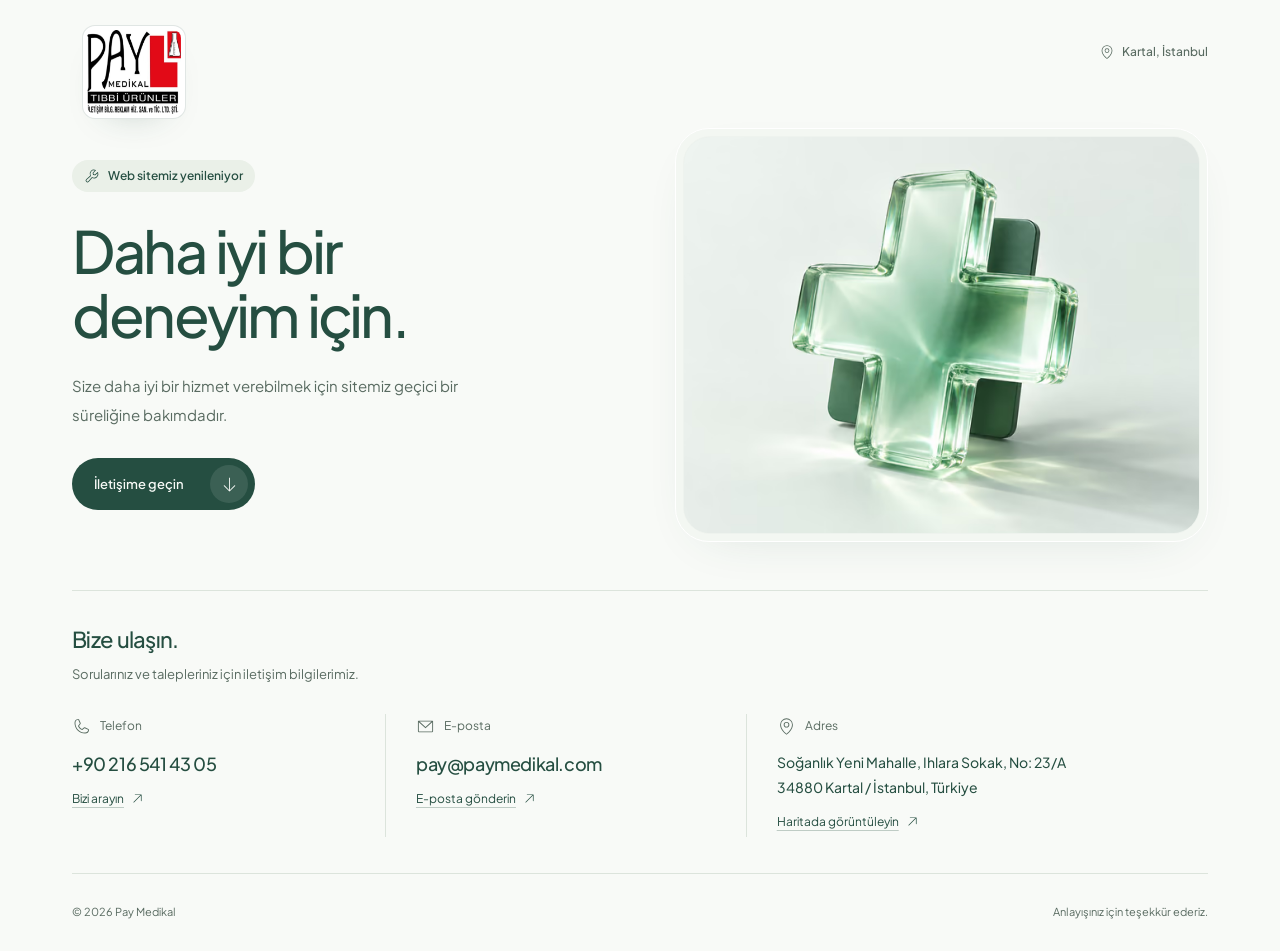
==== commit 05e237d1: "Publish latest build: plain site + kirmizi-medikal only Removed kahve, kirmizi and zumrut crystal co" ====
--- a/index.html
+++ b/index.html
@@ -12,8 +12,8 @@
     <meta property="og:description" content="Size daha iyi bir hizmet verebilmek için sitemiz geçici bir süreliğine bakımdadır. İletişim bilgilerimize buradan ulaşabilirsiniz." />
     <link rel="icon" type="image/svg+xml" href="/favicon.svg" />
     <title>Pay Medikal | Web Sitemiz Yenileniyor</title>
-    <script type="module" crossorigin src="/assets/main-CH7BIwRa.js"></script>
-    <link rel="stylesheet" crossorigin href="/assets/main-8a1XeIX8.css">
+    <script type="module" crossorigin src="/assets/main-C0vpJqfY.js"></script>
+    <link rel="stylesheet" crossorigin href="/assets/main-BSyZ7R1n.css">
   </head>
   <body>
     <div id="root"><link rel="preload" as="image" href="/images/pay-medikal-logo.jpeg"/><div class="page-shell"><a class="skip-link" href="#main">İçeriğe geç</a><header class="site-header flex items-center justify-between"><div class="wordmark"><img class="site-logo" src="/images/pay-medikal-logo.jpeg" alt="Pay Medikal logosu" width="347" height="314" decoding="async"/></div><span class="header-location"><svg xmlns="http://www.w3.org/2000/svg" width="16" height="16" fill="currentColor" viewBox="0 0 256 256" aria-hidden="true"><path d="M128,66a38,38,0,1,0,38,38A38,38,0,0,0,128,66Zm0,64a26,26,0,1,1,26-26A26,26,0,0,1,128,130Zm0-112a86.1,86.1,0,0,0-86,86c0,30.91,14.34,63.74,41.47,94.94a252.32,252.32,0,0,0,41.09,38,6,6,0,0,0,6.88,0,252.32,252.32,0,0,0,41.09-38c27.13-31.2,41.47-64,41.47-94.94A86.1,86.1,0,0,0,128,18Zm0,206.51C113,212.93,54,163.62,54,104a74,74,0,0,1,148,0C202,163.62,143,212.93,128,224.51Z"></path></svg>Kartal, İstanbul</span></header><main id="main" tabindex="-1"><section class="hero" aria-labelledby="hero-title"><div class="hero-copy"><div class="maintenance-label" data-entrance="true"><svg xmlns="http://www.w3.org/2000/svg" width="16" height="16" fill="currentColor" viewBox="0 0 256 256" aria-hidden="true"><path d="M224.91,69.75a6,6,0,0,0-9.63-2.16l-41.07,37.9L154.7,101.3l-4.19-19.51,37.9-41.07a6,6,0,0,0-2.16-9.63,70,70,0,0,0-89.77,94.39l-61.39,53c-.11.09-.21.19-.32.3A30,30,0,0,0,77.2,221.23c.11-.11.21-.21.3-.32l53-61.39a70,70,0,0,0,94.39-89.77ZM160,154a58,58,0,0,1-28-7.22,6,6,0,0,0-7.45,1.33L68.57,212.88a18,18,0,0,1-25.45-25.45l64.76-55.94A6,6,0,0,0,109.2,124a58,58,0,0,1,64-84.53L139.58,75.93a6,6,0,0,0-1.45,5.33l5.65,26.35a6,6,0,0,0,4.61,4.61l26.35,5.65a6,6,0,0,0,5.33-1.45L216.49,82.8A58.06,58.06,0,0,1,160,154Z"></path></svg>Web sitemiz yenileniyor</div><h1 id="hero-title" data-entrance="true">Daha iyi bir<br/>deneyim için.</h1><p class="hero-description" data-entrance="true">Size daha iyi bir hizmet verebilmek için sitemiz geçici bir süreliğine bakımdadır.</p><div data-entrance="true"><a class="contact-button" href="#iletisim">İletişime geçin<span class="button-icon"><svg xmlns="http://www.w3.org/2000/svg" width="19" height="19" fill="currentColor" viewBox="0 0 256 256" aria-hidden="true"><path d="M204.24,148.24l-72,72a6,6,0,0,1-8.48,0l-72-72a6,6,0,0,1,8.48-8.48L122,201.51V40a6,6,0,0,1,12,0V201.51l61.76-61.75a6,6,0,0,1,8.48,8.48Z"></path></svg></span></a></div></div><div class="artwork-shell" aria-hidden="true"><div class="artwork-inner"><picture><source type="image/avif" srcSet="/images/medical-glass-640.avif 640w, /images/medical-glass-1280.avif 1280w" sizes="(max-width: 767px) 100vw, 50vw"/><img data-artwork="true" src="/images/medical-glass-1280.webp" srcSet="/images/medical-glass-640.webp 640w, /images/medical-glass-1280.webp 1280w" sizes="(max-width: 767px) 100vw, 50vw" alt="" width="1448" height="1086" fetchPriority="high"/></picture></div></div></section><section id="iletisim" class="contact-section" aria-labelledby="contact-title" tabindex="-1"><div class="contact-heading"><h2 id="contact-title">Bize ulaşın.</h2><p>Sorularınız ve talepleriniz için iletişim bilgilerimiz.</p></div><div class="contact-grid"><a class="contact-item phone-item" href="tel:+902165414305" aria-label="+90 216 541 43 05 numarasını arayın"><span class="contact-label"><svg xmlns="http://www.w3.org/2000/svg" width="19" height="19" fill="currentColor" viewBox="0 0 256 256" aria-hidden="true"><path d="M221.59,160.3l-47.24-21.17a14,14,0,0,0-13.28,1.22,4.81,4.81,0,0,0-.56.42l-24.69,21a1.88,1.88,0,0,1-1.68.06c-15.87-7.66-32.31-24-40-39.65a1.91,1.91,0,0,1,0-1.68l21.07-25a6.13,6.13,0,0,0,.42-.58,14,14,0,0,0,1.12-13.27L95.73,34.49a14,14,0,0,0-14.56-8.38A54.24,54.24,0,0,0,34,80c0,78.3,63.7,142,142,142a54.25,54.25,0,0,0,53.89-47.17A14,14,0,0,0,221.59,160.3ZM176,210C104.32,210,46,151.68,46,80A42.23,42.23,0,0,1,82.67,38h.23a2,2,0,0,1,1.84,1.31l21.1,47.11a2,2,0,0,1,0,1.67L84.73,113.15a4.73,4.73,0,0,0-.43.57,14,14,0,0,0-.91,13.73c8.87,18.16,27.17,36.32,45.53,45.19a14,14,0,0,0,13.77-1c.19-.13.38-.27.56-.42l24.68-21a1.92,1.92,0,0,1,1.6-.1l47.25,21.17a2,2,0,0,1,1.21,2A42.24,42.24,0,0,1,176,210Z"></path></svg>Telefon</span><span class="contact-value">+90 216 541 43 05</span><span class="contact-action">Bizi arayın <svg xmlns="http://www.w3.org/2000/svg" width="15" height="15" fill="currentColor" viewBox="0 0 256 256" aria-hidden="true"><path d="M198,64V168a6,6,0,0,1-12,0V78.48L68.24,196.24a6,6,0,0,1-8.48-8.48L177.52,70H88a6,6,0,0,1,0-12H192A6,6,0,0,1,198,64Z"></path></svg></span></a><a class="contact-item email-item" href="mailto:pay@paymedikal.com"><span class="contact-label"><svg xmlns="http://www.w3.org/2000/svg" width="19" height="19" fill="currentColor" viewBox="0 0 256 256" aria-hidden="true"><path d="M224,50H32a6,6,0,0,0-6,6V192a14,14,0,0,0,14,14H216a14,14,0,0,0,14-14V56A6,6,0,0,0,224,50ZM208.58,62,128,135.86,47.42,62ZM216,194H40a2,2,0,0,1-2-2V69.64l86,78.78a6,6,0,0,0,8.1,0L218,69.64V192A2,2,0,0,1,216,194Z"></path></svg>E-posta</span><span class="contact-value">pay@paymedikal.com</span><span class="contact-action">E-posta gönderin <svg xmlns="http://www.w3.org/2000/svg" width="15" height="15" fill="currentColor" viewBox="0 0 256 256" aria-hidden="true"><path d="M198,64V168a6,6,0,0,1-12,0V78.48L68.24,196.24a6,6,0,0,1-8.48-8.48L177.52,70H88a6,6,0,0,1,0-12H192A6,6,0,0,1,198,64Z"></path></svg></span></a><a class="contact-item address-item" href="https://www.google.com/maps/search/?api=1&amp;query=Pay%20Medikal%2C%20So%C4%9Fanl%C4%B1k%20Yeni%20Mahalle%2C%20Ihlara%20Sokak%2C%20No%3A%2023%2FA%2C%2034880%20Kartal%2C%20%C4%B0stanbul%2C%20T%C3%BCrkiye" target="_blank" rel="noopener noreferrer" aria-label="Pay Medikal adresini Google Haritalar&#x27;da açın (yeni sekme)"><span class="contact-label"><svg xmlns="http://www.w3.org/2000/svg" width="19" height="19" fill="currentColor" viewBox="0 0 256 256" aria-hidden="true"><path d="M128,66a38,38,0,1,0,38,38A38,38,0,0,0,128,66Zm0,64a26,26,0,1,1,26-26A26,26,0,0,1,128,130Zm0-112a86.1,86.1,0,0,0-86,86c0,30.91,14.34,63.74,41.47,94.94a252.32,252.32,0,0,0,41.09,38,6,6,0,0,0,6.88,0,252.32,252.32,0,0,0,41.09-38c27.13-31.2,41.47-64,41.47-94.94A86.1,86.1,0,0,0,128,18Zm0,206.51C113,212.93,54,163.62,54,104a74,74,0,0,1,148,0C202,163.62,143,212.93,128,224.51Z"></path></svg>Adres</span><address>Soğanlık Yeni Mahalle, Ihlara Sokak, No: 23/A<br/>34880 Kartal / İstanbul, Türkiye</address><span class="contact-action">Haritada görüntüleyin <svg xmlns="http://www.w3.org/2000/svg" width="15" height="15" fill="currentColor" viewBox="0 0 256 256" aria-hidden="true"><path d="M198,64V168a6,6,0,0,1-12,0V78.48L68.24,196.24a6,6,0,0,1-8.48-8.48L177.52,70H88a6,6,0,0,1,0-12H192A6,6,0,0,1,198,64Z"></path></svg></span></a></div></section></main><footer class="site-footer flex flex-wrap items-center justify-between"><p>© <!-- -->2026<!-- --> Pay Medikal</p><p>Anlayışınız için teşekkür ederiz.</p></footer></div></div>
--- a/assets/main-BSyZ7R1n.css
+++ b/assets/main-BSyZ7R1n.css
@@ -0,0 +1 @@
+@font-face{font-family:Plus Jakarta Sans Variable;font-style:normal;font-display:swap;font-weight:200 800;src:url([data-uri])format("woff2-variations");unicode-range:U+460-52F,U+1C80-1C8A,U+20B4,U+2DE0-2DFF,U+A640-A69F,U+FE2E-FE2F}@font-face{font-family:Plus Jakarta Sans Variable;font-style:normal;font-display:swap;font-weight:200 800;src:url(/assets/plus-jakarta-sans-vietnamese-wght-normal-qRpaaN48.woff2)format("woff2-variations");unicode-range:U+102-103,U+110-111,U+128-129,U+168-169,U+1A0-1A1,U+1AF-1B0,U+300-301,U+303-304,U+308-309,U+323,U+329,U+1EA0-1EF9,U+20AB}@font-face{font-family:Plus Jakarta Sans Variable;font-style:normal;font-display:swap;font-weight:200 800;src:url(/assets/plus-jakarta-sans-latin-ext-wght-normal-DmpS2jIq.woff2)format("woff2-variations");unicode-range:U+100-2BA,U+2BD-2C5,U+2C7-2CC,U+2CE-2D7,U+2DD-2FF,U+304,U+308,U+329,U+1D00-1DBF,U+1E00-1E9F,U+1EF2-1EFF,U+2020,U+20A0-20AB,U+20AD-20C0,U+2113,U+2C60-2C7F,U+A720-A7FF}@font-face{font-family:Plus Jakarta Sans Variable;font-style:normal;font-display:swap;font-weight:200 800;src:url(/assets/plus-jakarta-sans-latin-wght-normal-eXO_dkmS.woff2)format("woff2-variations");unicode-range:U+??,U+131,U+152-153,U+2BB-2BC,U+2C6,U+2DA,U+2DC,U+304,U+308,U+329,U+2000-206F,U+20AC,U+2122,U+2191,U+2193,U+2212,U+2215,U+FEFF,U+FFFD}@font-face{font-family:Newsreader Variable;font-style:normal;font-display:swap;font-weight:200 800;src:url(/assets/newsreader-vietnamese-wght-normal-Czsa-EzN.woff2)format("woff2-variations");unicode-range:U+102-103,U+110-111,U+128-129,U+168-169,U+1A0-1A1,U+1AF-1B0,U+300-301,U+303-304,U+308-309,U+323,U+329,U+1EA0-1EF9,U+20AB}@font-face{font-family:Newsreader Variable;font-style:normal;font-display:swap;font-weight:200 800;src:url(/assets/newsreader-latin-ext-wght-normal-C-3rgBeH.woff2)format("woff2-variations");unicode-range:U+100-2BA,U+2BD-2C5,U+2C7-2CC,U+2CE-2D7,U+2DD-2FF,U+304,U+308,U+329,U+1D00-1DBF,U+1E00-1E9F,U+1EF2-1EFF,U+2020,U+20A0-20AB,U+20AD-20C0,U+2113,U+2C60-2C7F,U+A720-A7FF}@font-face{font-family:Newsreader Variable;font-style:normal;font-display:swap;font-weight:200 800;src:url(/assets/newsreader-latin-wght-normal-CCVVNp6i.woff2)format("woff2-variations");unicode-range:U+??,U+131,U+152-153,U+2BB-2BC,U+2C6,U+2DA,U+2DC,U+304,U+308,U+329,U+2000-206F,U+20AC,U+2122,U+2191,U+2193,U+2212,U+2215,U+FEFF,U+FFFD}@layer properties{@supports (((-webkit-hyphens:none)) and (not (margin-trim:inline))) or ((-moz-orient:inline) and (not (color:rgb(from red r g b)))){*,:before,:after,::backdrop{--tw-rotate-x:initial;--tw-rotate-y:initial;--tw-rotate-z:initial;--tw-skew-x:initial;--tw-skew-y:initial}}}@layer theme{:root,:host{--font-sans:"Plus Jakarta Sans Variable", sans-serif;--font-mono:ui-monospace, SFMono-Regular, Menlo, Monaco, Consolas, "Liberation Mono", "Courier New", monospace;--ease-out:cubic-bezier(0, 0, .2, 1);--default-font-family:var(--font-sans);--default-mono-font-family:var(--font-mono);--color-paper:#f8faf7;--color-ink:#254e41;--color-secondary:#596b61;--color-line:#dce4dc;--color-mint:#eaf0e8;--color-forest:#254e41}}@layer base{*,:after,:before,::backdrop{box-sizing:border-box;border:0 solid;margin:0;padding:0}::file-selector-button{box-sizing:border-box;border:0 solid;margin:0;padding:0}html,:host{-webkit-text-size-adjust:100%;tab-size:4;line-height:1.5;font-family:var(--default-font-family,-apple-system, BlinkMacSystemFont, "Segoe UI", Roboto, "Helvetica Neue", "Noto Sans", Arial, sans-serif, "Apple Color Emoji", "Segoe UI Emoji", "Segoe UI Symbol", "Noto Color Emoji");font-feature-settings:var(--default-font-feature-settings,normal);font-variation-settings:var(--default-font-variation-settings,normal);-webkit-tap-highlight-color:transparent}hr{height:0;color:inherit;border-top-width:1px}abbr:where([title]){-webkit-text-decoration:underline dotted;text-decoration:underline dotted}h1,h2,h3,h4,h5,h6{font-size:inherit;font-weight:inherit}a{color:inherit;-webkit-text-decoration:inherit;-webkit-text-decoration:inherit;-webkit-text-decoration:inherit;-webkit-text-decoration:inherit;text-decoration:inherit}b,strong{font-weight:bolder}code,kbd,samp,pre{font-family:var(--default-mono-font-family,ui-monospace, SFMono-Regular, Menlo, Monaco, Consolas, "Liberation Mono", "Courier New", monospace);font-feature-settings:var(--default-mono-font-feature-settings,normal);font-variation-settings:var(--default-mono-font-variation-settings,normal);font-size:1em}small{font-size:80%}sub,sup{vertical-align:baseline;font-size:75%;line-height:0;position:relative}sub{bottom:-.25em}sup{top:-.5em}table{text-indent:0;border-color:inherit;border-collapse:collapse}:-moz-focusring:where(:not(iframe)){outline:auto}progress{vertical-align:baseline}summary{display:list-item}ol,ul,menu{list-style:none}img,svg,video,canvas,audio,iframe,embed,object{vertical-align:middle;display:block}img,video{max-width:100%;height:auto}button,input,select,optgroup,textarea{font:inherit;font-feature-settings:inherit;font-variation-settings:inherit;letter-spacing:inherit;color:inherit;opacity:1;background-color:#0000;border-radius:0}::file-selector-button{font:inherit;font-feature-settings:inherit;font-variation-settings:inherit;letter-spacing:inherit;color:inherit;opacity:1;background-color:#0000;border-radius:0}:where(select:is([multiple],[size])) optgroup{font-weight:bolder}:where(select:is([multiple],[size])) optgroup option{padding-inline-start:20px}::file-selector-button{margin-inline-end:4px}::placeholder{opacity:1}@supports (not ((-webkit-appearance:-apple-pay-button))) or (contain-intrinsic-size:1px){::placeholder{color:currentColor}@supports (color:color-mix(in lab, red, red)){::placeholder{color:color-mix(in oklab, currentcolor 50%, transparent)}}}textarea{resize:vertical}::-webkit-search-decoration{-webkit-appearance:none}::-webkit-date-and-time-value{min-height:1lh;text-align:inherit}::-webkit-datetime-edit{display:inline-flex}::-webkit-datetime-edit-fields-wrapper{padding:0}::-webkit-datetime-edit{padding-block:0}::-webkit-datetime-edit-year-field{padding-block:0}::-webkit-datetime-edit-month-field{padding-block:0}::-webkit-datetime-edit-day-field{padding-block:0}::-webkit-datetime-edit-hour-field{padding-block:0}::-webkit-datetime-edit-minute-field{padding-block:0}::-webkit-datetime-edit-second-field{padding-block:0}::-webkit-datetime-edit-millisecond-field{padding-block:0}::-webkit-datetime-edit-meridiem-field{padding-block:0}::-webkit-calendar-picker-indicator{line-height:1}:-moz-ui-invalid{box-shadow:none}button,input:where([type=button],[type=reset],[type=submit]){appearance:button}::file-selector-button{appearance:button}::-webkit-inner-spin-button{height:auto}::-webkit-outer-spin-button{height:auto}[hidden]:where(:not([hidden=until-found])){display:none!important}}@layer components;@layer utilities{.visible{visibility:visible}.flex{display:flex}.transform{transform:var(--tw-rotate-x,) var(--tw-rotate-y,) var(--tw-rotate-z,) var(--tw-skew-x,) var(--tw-skew-y,)}.flex-wrap{flex-wrap:wrap}.items-center{align-items:center}.justify-between{justify-content:space-between}}:root{font-family:var(--font-sans);color:var(--color-ink);background:var(--color-paper);font-synthesis:none;text-rendering:optimizelegibility;-webkit-font-smoothing:antialiased;--ease-out:cubic-bezier(.22, 1, .36, 1)}*{box-sizing:border-box}html{scroll-behavior:smooth;scroll-padding-top:32px}body{min-width:320px;margin:0}a{color:inherit;-webkit-tap-highlight-color:transparent;text-decoration:none}button,a{touch-action:manipulation}::selection{color:var(--color-ink);background:#d5e6cf}:focus-visible{outline:3px solid var(--color-forest);outline-offset:6px;border-radius:4px}main:focus,section:focus{outline:none}.page-shell{flex-direction:column;max-width:1440px;min-height:100dvh;margin:0 auto;padding:0 72px;display:flex}.site-header{gap:24px;min-height:104px}.wordmark{-webkit-user-select:none;user-select:none;background:#fff;border:1px solid #254e4124;border-radius:13px;flex:none;padding:4px;overflow:hidden;transform:translate(10px,20px);box-shadow:0 16px 38px -28px #254e4166}.site-logo{border-radius:8px;width:94px;height:auto;display:block}.header-location{color:var(--color-secondary);align-items:center;gap:7px;font-size:12px;font-weight:500;display:flex}.hero{grid-template-columns:1.05fr 1fr;align-items:center;gap:44px;padding:24px 0 48px;display:grid}.hero-copy{padding:16px 0}.maintenance-label{color:var(--color-ink);background:var(--color-mint);border-radius:999px;align-items:center;gap:8px;margin-bottom:27px;padding:8px 12px;font-size:12px;font-weight:550;line-height:1.4;display:inline-flex}h1{letter-spacing:-2.4px;word-spacing:.06em;margin:0;font-size:clamp(46px,4.55vw,68px);font-weight:500;line-height:1.1}.hero-description{max-width:390px;color:var(--color-secondary);margin:25px 0 29px;font-size:15px;line-height:1.9}.contact-button{background:var(--color-forest);min-height:52px;color:var(--color-paper);transition:transform .22s var(--ease-out), box-shadow .22s var(--ease-out);border-radius:999px;align-items:center;gap:26px;padding:7px 7px 7px 22px;font-size:13px;font-weight:550;display:inline-flex}.button-icon{width:38px;height:38px;transition:transform .25s var(--ease-out), background .25s var(--ease-out);background:#ffffff1a;border-radius:50%;place-items:center;display:grid}.contact-button:hover{box-shadow:0 6px 20px #254e411a}.contact-button:hover .button-icon{background:#ffffff29;transform:translateY(2px)}.contact-button:active{transform:scale(.98)}.artwork-shell{background:#e7ede54d;border:1px solid #fff;border-radius:34px;padding:8px;box-shadow:0 16px 56px -32px #254e4133}.artwork-inner{aspect-ratio:1.3;background:#e9efea;border-radius:26px;overflow:hidden;box-shadow:0 0 0 1px #254e4105}.artwork-inner picture{width:100%;height:100%;display:block}.artwork-inner img{object-fit:cover;object-position:center;width:100%;height:100%;display:block}.contact-section{border-top:1px solid var(--color-line);padding:32px 0 36px;scroll-margin-top:24px}.contact-heading{margin-bottom:29px}.contact-heading h2{letter-spacing:-.7px;margin:0 0 8px;font-size:22px;font-weight:500}.contact-heading p{color:var(--color-secondary);margin:0;font-size:13px;line-height:1.6}.contact-grid{grid-template-columns:.9fr 1.05fr 1.45fr;gap:26px;display:grid}.contact-item{flex-direction:column;align-items:flex-start;min-width:0;padding:3px 0 6px;display:flex}.contact-item+.contact-item{border-left:1px solid var(--color-line);padding-left:30px}.contact-label{color:var(--color-secondary);align-items:center;gap:9px;margin-bottom:14px;font-size:12px;display:inline-flex}.contact-value{letter-spacing:-.4px;overflow-wrap:anywhere;font-size:18px;font-weight:500;line-height:1.5}.pending-value{letter-spacing:-.15px;font-size:14px;line-height:1.95}.contact-item address{font-size:14px;font-style:normal;font-weight:450;line-height:1.8}.contact-action,.contact-note{align-items:center;gap:6px;margin-top:12px;font-size:12px;line-height:1.6;display:inline-flex}.contact-action{text-underline-offset:4px;transition:text-decoration-color .2s var(--ease-out);-webkit-text-decoration:underline #254e4145;text-decoration:underline #254e4145}.contact-action svg{transition:transform .22s var(--ease-out)}.contact-note{color:var(--color-secondary)}.contact-item:hover .contact-action{-webkit-text-decoration-color:var(--color-forest);-webkit-text-decoration-color:var(--color-forest);-webkit-text-decoration-color:var(--color-forest);text-decoration-color:var(--color-forest)}.contact-item:hover .contact-action svg{transform:translate(2px,-2px)}.contact-item:active .contact-action{opacity:.7}.site-footer{border-top:1px solid var(--color-line);min-height:78px;color:var(--color-secondary);gap:12px;margin-top:auto;font-size:11px;line-height:1.7}.site-footer p{margin:0}.skip-link{background:var(--color-forest);color:var(--color-paper);z-index:10;border-radius:8px;padding:13px 18px;position:fixed;top:12px;left:16px;transform:translateY(-160%)}.skip-link:focus{outline-color:var(--color-forest);transform:translateY(0)}@media (width>=1600px){.hero{padding-top:64px;padding-bottom:88px}}@media (width<=1100px){.page-shell{padding:0 40px}.hero{gap:24px}h1{letter-spacing:-1.8px;font-size:clamp(40px,5.15vw,58px)}.hero-description{font-size:14px}.contact-grid{grid-template-columns:.85fr 1fr 1.35fr;gap:18px}.contact-item+.contact-item{padding-left:20px}.contact-value{font-size:16px}.pending-value{font-size:13px}}@media (width<=767px){.page-shell{padding:0 24px}.site-header{gap:10px;min-height:104px}.wordmark{border-radius:11px;transform:translate(8px,32px)}.site-logo{border-radius:7px;width:84px}.header-location{gap:4px;font-size:10px}.header-location svg{width:13px}.hero{grid-template-columns:minmax(0,1fr);gap:36px;padding:18px 0 38px}.hero-copy{padding:0}.maintenance-label{margin-bottom:25px;font-size:11px}h1{letter-spacing:-1.6px;font-size:clamp(44px,8.8vw,66px);line-height:1.12}.hero-description{max-width:360px;margin:22px 0 25px;font-size:14px;line-height:1.85}.contact-button{min-height:52px}.artwork-shell{border-radius:26px;padding:6px}.artwork-inner{aspect-ratio:1.5;border-radius:20px}.artwork-inner img{object-fit:cover}.contact-section{padding:28px 0}.contact-heading{margin-bottom:28px}.contact-grid{grid-template-columns:1fr;gap:22px}.contact-item,.contact-item+.contact-item{border-left:none;border-bottom:1px solid var(--color-line);padding:0 0 22px}.contact-item:last-child{border-bottom:none;padding-bottom:0}.contact-value{font-size:20px}.pending-value{font-size:16px}.contact-label{margin-bottom:10px}.contact-item address{font-size:15px}.site-footer{gap:6px 16px;min-height:90px;padding:24px 0;font-size:10px}}@media (width<=360px){.page-shell{padding:0 18px}.header-location{max-width:64px;line-height:1.6}.header-location svg{display:none}h1{font-size:42px}}@media (prefers-reduced-motion:reduce){html{scroll-behavior:auto}*,:before,:after{transition:none!important;animation:none!important}}@property --tw-rotate-x{syntax:"*";inherits:false}@property --tw-rotate-y{syntax:"*";inherits:false}@property --tw-rotate-z{syntax:"*";inherits:false}@property --tw-skew-x{syntax:"*";inherits:false}@property --tw-skew-y{syntax:"*";inherits:false}.precision-site{--precision-bg:#090808;--precision-surface:#111011;--precision-surface-raised:#181416;--precision-ruby:#a41f36;--precision-ruby-deep:#86172b;--precision-ruby-light:#f0a0ae;--precision-text:#f7f4f5;--precision-muted:#b8adaf;--precision-line:#382a2e;--precision-ease:cubic-bezier(.22, 1, .36, 1);min-width:320px;min-height:100dvh;color:var(--precision-text);background:radial-gradient(circle at 84% 18%, #a41f361c, transparent 30rem), linear-gradient(145deg, #0b090a, var(--precision-bg) 58%);font-family:var(--font-sans);overflow:clip}.precision-site *,.precision-site :before,.precision-site :after{box-sizing:border-box}.precision-site a{color:inherit;cursor:pointer;-webkit-tap-highlight-color:transparent;touch-action:manipulation;text-decoration:none}.precision-site ::selection{color:var(--precision-bg);background:var(--precision-ruby-light)}.precision-site :focus-visible{outline:3px solid var(--precision-ruby-light);outline-offset:5px;border-radius:5px}.precision-site main:focus,.precision-site section:focus{outline:none}.precision-header,.precision-site main,.precision-footer{width:min(100% - 96px,1512px);margin-inline:auto}.precision-header{justify-content:space-between;align-items:center;gap:24px;min-height:140px;display:flex}.precision-wordmark{-webkit-user-select:none;user-select:none;background:#fff;border:1px solid #ffffffd1;border-radius:14px;flex:none;padding:5px;overflow:hidden;transform:translate(18px,20px);box-shadow:0 18px 42px -26px #000000d9,inset 0 1px #ffffffe6}.precision-logo{border-radius:9px;width:118px;height:auto;display:block}.precision-location{color:var(--precision-muted);align-items:center;gap:8px;font-size:12px;font-weight:500;display:inline-flex}.precision-hero{grid-template-columns:minmax(340px,.8fr) minmax(520px,1.2fr);align-items:center;gap:clamp(48px,6vw,104px);min-height:calc(100dvh - 140px);padding:30px 0 78px;display:grid}.precision-copy{padding-left:clamp(0px,3vw,46px)}.precision-status{color:#f1b5bf;border-left:3px solid var(--precision-ruby);align-items:center;gap:10px;width:max-content;min-height:36px;margin-bottom:30px;padding:5px 0 5px 13px;font-size:12px;font-weight:550;line-height:1.5;display:inline-flex}.precision-copy h1{letter-spacing:-.065em;text-wrap:balance;max-width:620px;margin:0;font-size:clamp(52px,5.35vw,84px);font-weight:470;line-height:.99}.precision-description{max-width:480px;color:var(--precision-muted);margin:30px 0 34px;font-size:16px;line-height:1.75}.precision-primary{color:#fff7f8;background:var(--precision-ruby-deep);width:max-content;min-height:56px;transition:transform .22s var(--precision-ease), background-color .24s var(--precision-ease), box-shadow .24s var(--precision-ease);border-radius:999px;align-items:center;gap:28px;padding:7px 7px 7px 23px;font-size:13px;font-weight:600;display:inline-flex;box-shadow:0 20px 54px -30px #a41f36e6,inset 0 1px #ffffff21}.precision-primary>span{width:42px;height:42px;transition:transform .24s var(--precision-ease), background-color .24s var(--precision-ease);background:#ffffff1f;border-radius:50%;place-items:center;display:grid}.precision-primary:hover{background:var(--precision-ruby);box-shadow:0 22px 64px -30px #a41f36,inset 0 1px #ffffff2e}.precision-primary:hover>span{background:#ffffff2e;transform:translateY(2px)}.precision-primary:active{transform:scale(.98)}.precision-visual-shell{background:linear-gradient(145deg,#ffffff12,#a41f360d);border:1px solid #f0a0ae1f;border-radius:26px;padding:8px;box-shadow:0 42px 100px -54px #000000f2,inset 0 1px #ffffff12}.precision-visual-frame{aspect-ratio:4/3;background:#0b090a;border-radius:18px;overflow:hidden;box-shadow:inset 0 0 0 1px #ffffff0f}.precision-visual-frame picture,.precision-visual-frame img{width:100%;height:100%;display:block}.precision-visual-frame img{object-fit:cover}.precision-contact{border-top:1px solid var(--precision-line);border-bottom:1px solid var(--precision-line);background:linear-gradient(110deg,#ffffff05,#0000 48%);margin-bottom:28px;padding:clamp(64px,7vw,108px) clamp(40px,6vw,92px);scroll-margin-top:24px}.precision-contact-intro{max-width:680px;margin-bottom:52px}.precision-contact-intro h2{letter-spacing:-.045em;text-wrap:balance;margin:0 0 16px;font-size:clamp(32px,3.3vw,50px);font-weight:500;line-height:1.06}.precision-contact-intro p{color:var(--precision-muted);margin:0;font-size:14px;line-height:1.7}.precision-contact-layout{grid-template-columns:minmax(320px,.82fr) minmax(440px,1.18fr);gap:28px;display:grid}.precision-direct{border-top:1px solid var(--precision-line)}.precision-contact-row{border-bottom:1px solid var(--precision-line);min-height:104px;transition:color .22s var(--precision-ease), transform .22s var(--precision-ease);grid-template-columns:46px minmax(0,1fr) 24px;align-items:center;gap:18px;display:grid}.precision-contact-row:hover{color:var(--precision-ruby-light)}.precision-contact-row:active{transform:scale(.992)}.precision-contact-row>span:nth-child(2){gap:7px;min-width:0;display:grid}.precision-contact-row small,.precision-address small{color:var(--precision-muted);font-size:11px;line-height:1.4}.precision-contact-row strong{color:var(--precision-text);letter-spacing:-.02em;overflow-wrap:anywhere;font-size:16px;font-weight:560;line-height:1.5}.precision-contact-icon{width:46px;height:46px;color:var(--precision-ruby-light);border:1px solid #f0a0ae33;border-radius:12px;place-items:center;display:grid}.precision-contact-row>svg{color:var(--precision-muted);transition:transform .22s var(--precision-ease)}.precision-contact-row:hover>svg{transform:translate(2px,-2px)}.precision-address{background:linear-gradient(135deg, var(--precision-surface-raised), var(--precision-surface));min-height:236px;transition:transform .22s var(--precision-ease), border-color .22s var(--precision-ease);border:1px solid #f0a0ae1c;border-radius:20px;grid-template-columns:48px minmax(0,1fr);align-content:center;gap:18px;padding:42px 44px;display:grid;position:relative;overflow:hidden;box-shadow:inset 0 1px #ffffff0e}.precision-address:before{content:"";background:var(--precision-ruby);width:4px;position:absolute;inset:0 auto 0 0}.precision-address:hover{border-color:#f0a0ae38;transform:translateY(-2px)}.precision-address:active{transform:scale(.995)}.precision-address-icon{width:48px;height:48px;color:var(--precision-ruby-light);border:1px solid #f0a0ae33;border-radius:12px;place-items:center;display:grid}.precision-address-copy{gap:10px;display:grid}.precision-address address{color:var(--precision-muted);font-size:13px;font-style:normal;line-height:1.75}.precision-address address strong{color:var(--precision-text);font-size:16px;font-weight:550}.precision-address-action{color:var(--precision-muted);grid-column:2;align-items:center;gap:8px;margin-top:12px;font-size:12px;display:inline-flex}.precision-address-action svg{transition:transform .22s var(--precision-ease)}.precision-address:hover .precision-address-action svg{transform:translate(2px,-2px)}.precision-footer{color:#897c7f;justify-content:space-between;align-items:center;gap:16px;min-height:88px;font-size:11px;line-height:1.7;display:flex}.precision-footer p{margin:0}.precision-skip{z-index:10;min-height:46px;color:var(--precision-bg);background:var(--precision-ruby-light);border-radius:9px;align-items:center;padding:0 18px;display:flex;position:fixed;top:14px;left:16px;transform:translateY(-160%)}.precision-skip:focus{transform:translateY(0)}@media (width<=1180px){.precision-header,.precision-site main,.precision-footer{width:min(100% - 64px,1512px)}.precision-hero{grid-template-columns:minmax(310px,.8fr) minmax(430px,1.2fr);gap:42px}.precision-copy{padding-left:0}.precision-copy h1{font-size:clamp(48px,5.6vw,68px)}.precision-contact{padding-inline:48px}.precision-contact-layout{grid-template-columns:minmax(280px,.9fr) minmax(380px,1.1fr)}}@media (width<=767px){.precision-header,.precision-site main,.precision-footer{width:min(100% - 32px,1512px)}.precision-header{min-height:116px}.precision-wordmark{border-radius:12px;padding:4px;transform:translate(10px,30px)}.precision-logo{border-radius:7px;width:92px}.precision-location{text-align:right;justify-content:flex-end;max-width:90px;font-size:10px;line-height:1.5}.precision-hero{grid-template-columns:minmax(0,1fr);gap:44px;min-height:0;padding:38px 0 68px}.precision-status{margin-bottom:24px;font-size:11px}.precision-copy h1{max-width:560px;font-size:clamp(46px,14vw,68px);line-height:1}.precision-description{max-width:430px;margin:24px 0 28px;font-size:15px}.precision-visual-shell{border-radius:21px;padding:6px}.precision-visual-frame{border-radius:15px}.precision-contact{margin-bottom:20px;padding:54px 0}.precision-contact-intro{margin-bottom:38px}.precision-contact-intro h2{max-width:330px;font-size:34px}.precision-contact-layout{grid-template-columns:minmax(0,1fr);gap:32px}.precision-contact-row{min-height:96px}.precision-address{min-height:250px;padding:36px 28px}.precision-footer{flex-wrap:wrap;min-height:100px;padding:28px 0;font-size:10px}}@media (width<=370px){.precision-logo{width:86px}.precision-location svg{display:none}.precision-copy h1{font-size:44px}.precision-address{padding-inline:22px}}@media (prefers-reduced-motion:reduce){.precision-site{scroll-behavior:auto}.precision-site *,.precision-site :before,.precision-site :after{transition:none!important;animation:none!important}}
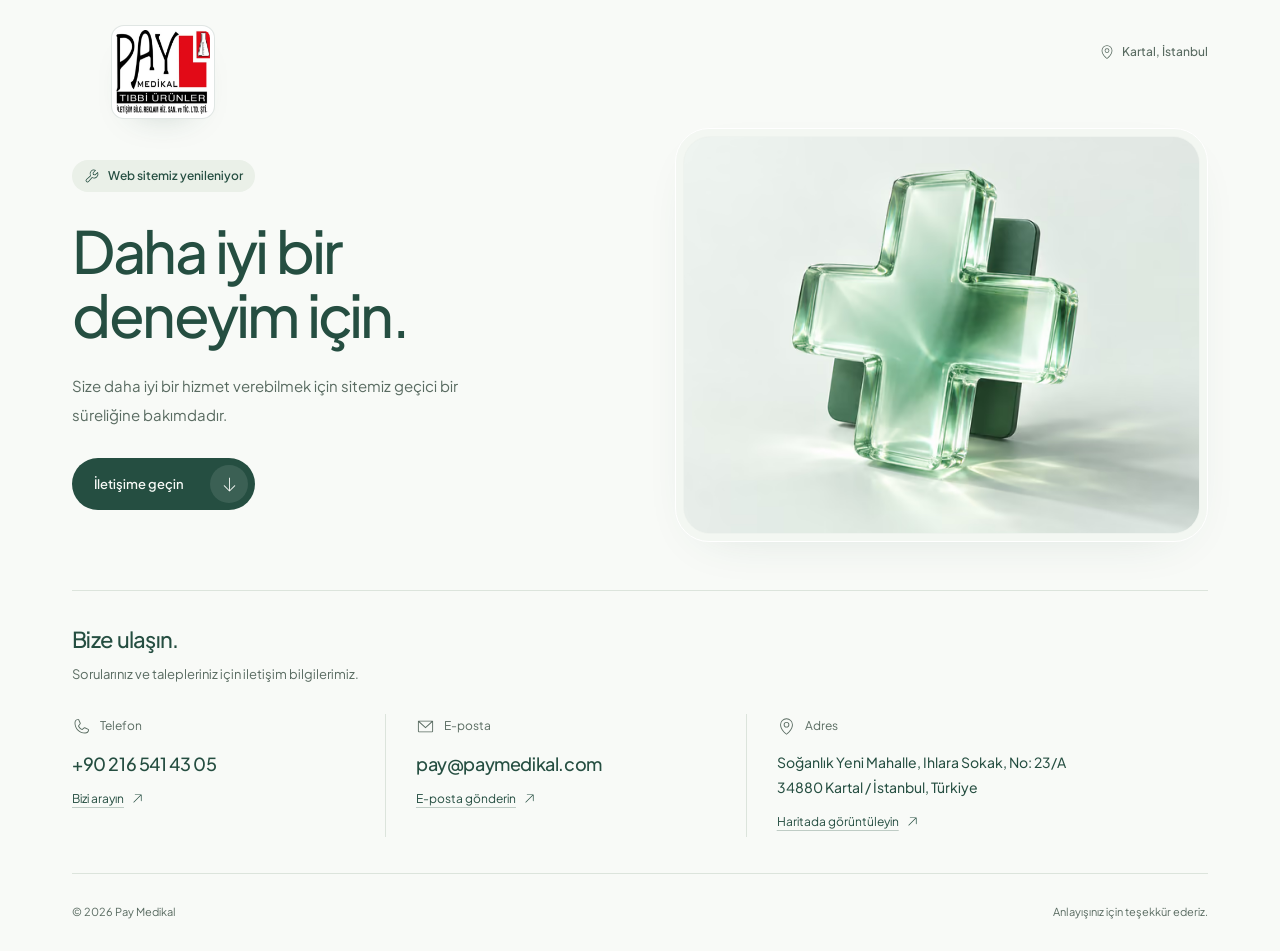
==== commit 5209faf7: "Update: center header logo above maintenance badge Rebuilt from pay-medikal@80bc6a2." ====
--- a/index.html
+++ b/index.html
@@ -12,8 +12,8 @@
     <meta property="og:description" content="Size daha iyi bir hizmet verebilmek için sitemiz geçici bir süreliğine bakımdadır. İletişim bilgilerimize buradan ulaşabilirsiniz." />
     <link rel="icon" type="image/svg+xml" href="/favicon.svg" />
     <title>Pay Medikal | Web Sitemiz Yenileniyor</title>
-    <script type="module" crossorigin src="/assets/main-C0vpJqfY.js"></script>
-    <link rel="stylesheet" crossorigin href="/assets/main-BSyZ7R1n.css">
+    <script type="module" crossorigin src="/assets/main-CE5_y1h8.js"></script>
+    <link rel="stylesheet" crossorigin href="/assets/main-B8UeacGl.css">
   </head>
   <body>
     <div id="root"><link rel="preload" as="image" href="/images/pay-medikal-logo.jpeg"/><div class="page-shell"><a class="skip-link" href="#main">İçeriğe geç</a><header class="site-header flex items-center justify-between"><div class="wordmark"><img class="site-logo" src="/images/pay-medikal-logo.jpeg" alt="Pay Medikal logosu" width="347" height="314" decoding="async"/></div><span class="header-location"><svg xmlns="http://www.w3.org/2000/svg" width="16" height="16" fill="currentColor" viewBox="0 0 256 256" aria-hidden="true"><path d="M128,66a38,38,0,1,0,38,38A38,38,0,0,0,128,66Zm0,64a26,26,0,1,1,26-26A26,26,0,0,1,128,130Zm0-112a86.1,86.1,0,0,0-86,86c0,30.91,14.34,63.74,41.47,94.94a252.32,252.32,0,0,0,41.09,38,6,6,0,0,0,6.88,0,252.32,252.32,0,0,0,41.09-38c27.13-31.2,41.47-64,41.47-94.94A86.1,86.1,0,0,0,128,18Zm0,206.51C113,212.93,54,163.62,54,104a74,74,0,0,1,148,0C202,163.62,143,212.93,128,224.51Z"></path></svg>Kartal, İstanbul</span></header><main id="main" tabindex="-1"><section class="hero" aria-labelledby="hero-title"><div class="hero-copy"><div class="maintenance-label" data-entrance="true"><svg xmlns="http://www.w3.org/2000/svg" width="16" height="16" fill="currentColor" viewBox="0 0 256 256" aria-hidden="true"><path d="M224.91,69.75a6,6,0,0,0-9.63-2.16l-41.07,37.9L154.7,101.3l-4.19-19.51,37.9-41.07a6,6,0,0,0-2.16-9.63,70,70,0,0,0-89.77,94.39l-61.39,53c-.11.09-.21.19-.32.3A30,30,0,0,0,77.2,221.23c.11-.11.21-.21.3-.32l53-61.39a70,70,0,0,0,94.39-89.77ZM160,154a58,58,0,0,1-28-7.22,6,6,0,0,0-7.45,1.33L68.57,212.88a18,18,0,0,1-25.45-25.45l64.76-55.94A6,6,0,0,0,109.2,124a58,58,0,0,1,64-84.53L139.58,75.93a6,6,0,0,0-1.45,5.33l5.65,26.35a6,6,0,0,0,4.61,4.61l26.35,5.65a6,6,0,0,0,5.33-1.45L216.49,82.8A58.06,58.06,0,0,1,160,154Z"></path></svg>Web sitemiz yenileniyor</div><h1 id="hero-title" data-entrance="true">Daha iyi bir<br/>deneyim için.</h1><p class="hero-description" data-entrance="true">Size daha iyi bir hizmet verebilmek için sitemiz geçici bir süreliğine bakımdadır.</p><div data-entrance="true"><a class="contact-button" href="#iletisim">İletişime geçin<span class="button-icon"><svg xmlns="http://www.w3.org/2000/svg" width="19" height="19" fill="currentColor" viewBox="0 0 256 256" aria-hidden="true"><path d="M204.24,148.24l-72,72a6,6,0,0,1-8.48,0l-72-72a6,6,0,0,1,8.48-8.48L122,201.51V40a6,6,0,0,1,12,0V201.51l61.76-61.75a6,6,0,0,1,8.48,8.48Z"></path></svg></span></a></div></div><div class="artwork-shell" aria-hidden="true"><div class="artwork-inner"><picture><source type="image/avif" srcSet="/images/medical-glass-640.avif 640w, /images/medical-glass-1280.avif 1280w" sizes="(max-width: 767px) 100vw, 50vw"/><img data-artwork="true" src="/images/medical-glass-1280.webp" srcSet="/images/medical-glass-640.webp 640w, /images/medical-glass-1280.webp 1280w" sizes="(max-width: 767px) 100vw, 50vw" alt="" width="1448" height="1086" fetchPriority="high"/></picture></div></div></section><section id="iletisim" class="contact-section" aria-labelledby="contact-title" tabindex="-1"><div class="contact-heading"><h2 id="contact-title">Bize ulaşın.</h2><p>Sorularınız ve talepleriniz için iletişim bilgilerimiz.</p></div><div class="contact-grid"><a class="contact-item phone-item" href="tel:+902165414305" aria-label="+90 216 541 43 05 numarasını arayın"><span class="contact-label"><svg xmlns="http://www.w3.org/2000/svg" width="19" height="19" fill="currentColor" viewBox="0 0 256 256" aria-hidden="true"><path d="M221.59,160.3l-47.24-21.17a14,14,0,0,0-13.28,1.22,4.81,4.81,0,0,0-.56.42l-24.69,21a1.88,1.88,0,0,1-1.68.06c-15.87-7.66-32.31-24-40-39.65a1.91,1.91,0,0,1,0-1.68l21.07-25a6.13,6.13,0,0,0,.42-.58,14,14,0,0,0,1.12-13.27L95.73,34.49a14,14,0,0,0-14.56-8.38A54.24,54.24,0,0,0,34,80c0,78.3,63.7,142,142,142a54.25,54.25,0,0,0,53.89-47.17A14,14,0,0,0,221.59,160.3ZM176,210C104.32,210,46,151.68,46,80A42.23,42.23,0,0,1,82.67,38h.23a2,2,0,0,1,1.84,1.31l21.1,47.11a2,2,0,0,1,0,1.67L84.73,113.15a4.73,4.73,0,0,0-.43.57,14,14,0,0,0-.91,13.73c8.87,18.16,27.17,36.32,45.53,45.19a14,14,0,0,0,13.77-1c.19-.13.38-.27.56-.42l24.68-21a1.92,1.92,0,0,1,1.6-.1l47.25,21.17a2,2,0,0,1,1.21,2A42.24,42.24,0,0,1,176,210Z"></path></svg>Telefon</span><span class="contact-value">+90 216 541 43 05</span><span class="contact-action">Bizi arayın <svg xmlns="http://www.w3.org/2000/svg" width="15" height="15" fill="currentColor" viewBox="0 0 256 256" aria-hidden="true"><path d="M198,64V168a6,6,0,0,1-12,0V78.48L68.24,196.24a6,6,0,0,1-8.48-8.48L177.52,70H88a6,6,0,0,1,0-12H192A6,6,0,0,1,198,64Z"></path></svg></span></a><a class="contact-item email-item" href="mailto:pay@paymedikal.com"><span class="contact-label"><svg xmlns="http://www.w3.org/2000/svg" width="19" height="19" fill="currentColor" viewBox="0 0 256 256" aria-hidden="true"><path d="M224,50H32a6,6,0,0,0-6,6V192a14,14,0,0,0,14,14H216a14,14,0,0,0,14-14V56A6,6,0,0,0,224,50ZM208.58,62,128,135.86,47.42,62ZM216,194H40a2,2,0,0,1-2-2V69.64l86,78.78a6,6,0,0,0,8.1,0L218,69.64V192A2,2,0,0,1,216,194Z"></path></svg>E-posta</span><span class="contact-value">pay@paymedikal.com</span><span class="contact-action">E-posta gönderin <svg xmlns="http://www.w3.org/2000/svg" width="15" height="15" fill="currentColor" viewBox="0 0 256 256" aria-hidden="true"><path d="M198,64V168a6,6,0,0,1-12,0V78.48L68.24,196.24a6,6,0,0,1-8.48-8.48L177.52,70H88a6,6,0,0,1,0-12H192A6,6,0,0,1,198,64Z"></path></svg></span></a><a class="contact-item address-item" href="https://www.google.com/maps/search/?api=1&amp;query=Pay%20Medikal%2C%20So%C4%9Fanl%C4%B1k%20Yeni%20Mahalle%2C%20Ihlara%20Sokak%2C%20No%3A%2023%2FA%2C%2034880%20Kartal%2C%20%C4%B0stanbul%2C%20T%C3%BCrkiye" target="_blank" rel="noopener noreferrer" aria-label="Pay Medikal adresini Google Haritalar&#x27;da açın (yeni sekme)"><span class="contact-label"><svg xmlns="http://www.w3.org/2000/svg" width="19" height="19" fill="currentColor" viewBox="0 0 256 256" aria-hidden="true"><path d="M128,66a38,38,0,1,0,38,38A38,38,0,0,0,128,66Zm0,64a26,26,0,1,1,26-26A26,26,0,0,1,128,130Zm0-112a86.1,86.1,0,0,0-86,86c0,30.91,14.34,63.74,41.47,94.94a252.32,252.32,0,0,0,41.09,38,6,6,0,0,0,6.88,0,252.32,252.32,0,0,0,41.09-38c27.13-31.2,41.47-64,41.47-94.94A86.1,86.1,0,0,0,128,18Zm0,206.51C113,212.93,54,163.62,54,104a74,74,0,0,1,148,0C202,163.62,143,212.93,128,224.51Z"></path></svg>Adres</span><address>Soğanlık Yeni Mahalle, Ihlara Sokak, No: 23/A<br/>34880 Kartal / İstanbul, Türkiye</address><span class="contact-action">Haritada görüntüleyin <svg xmlns="http://www.w3.org/2000/svg" width="15" height="15" fill="currentColor" viewBox="0 0 256 256" aria-hidden="true"><path d="M198,64V168a6,6,0,0,1-12,0V78.48L68.24,196.24a6,6,0,0,1-8.48-8.48L177.52,70H88a6,6,0,0,1,0-12H192A6,6,0,0,1,198,64Z"></path></svg></span></a></div></section></main><footer class="site-footer flex flex-wrap items-center justify-between"><p>© <!-- -->2026<!-- --> Pay Medikal</p><p>Anlayışınız için teşekkür ederiz.</p></footer></div></div>
--- a/assets/main-B8UeacGl.css
+++ b/assets/main-B8UeacGl.css
@@ -0,0 +1 @@
+@font-face{font-family:Plus Jakarta Sans Variable;font-style:normal;font-display:swap;font-weight:200 800;src:url([data-uri])format("woff2-variations");unicode-range:U+460-52F,U+1C80-1C8A,U+20B4,U+2DE0-2DFF,U+A640-A69F,U+FE2E-FE2F}@font-face{font-family:Plus Jakarta Sans Variable;font-style:normal;font-display:swap;font-weight:200 800;src:url(/assets/plus-jakarta-sans-vietnamese-wght-normal-qRpaaN48.woff2)format("woff2-variations");unicode-range:U+102-103,U+110-111,U+128-129,U+168-169,U+1A0-1A1,U+1AF-1B0,U+300-301,U+303-304,U+308-309,U+323,U+329,U+1EA0-1EF9,U+20AB}@font-face{font-family:Plus Jakarta Sans Variable;font-style:normal;font-display:swap;font-weight:200 800;src:url(/assets/plus-jakarta-sans-latin-ext-wght-normal-DmpS2jIq.woff2)format("woff2-variations");unicode-range:U+100-2BA,U+2BD-2C5,U+2C7-2CC,U+2CE-2D7,U+2DD-2FF,U+304,U+308,U+329,U+1D00-1DBF,U+1E00-1E9F,U+1EF2-1EFF,U+2020,U+20A0-20AB,U+20AD-20C0,U+2113,U+2C60-2C7F,U+A720-A7FF}@font-face{font-family:Plus Jakarta Sans Variable;font-style:normal;font-display:swap;font-weight:200 800;src:url(/assets/plus-jakarta-sans-latin-wght-normal-eXO_dkmS.woff2)format("woff2-variations");unicode-range:U+??,U+131,U+152-153,U+2BB-2BC,U+2C6,U+2DA,U+2DC,U+304,U+308,U+329,U+2000-206F,U+20AC,U+2122,U+2191,U+2193,U+2212,U+2215,U+FEFF,U+FFFD}@font-face{font-family:Newsreader Variable;font-style:normal;font-display:swap;font-weight:200 800;src:url(/assets/newsreader-vietnamese-wght-normal-Czsa-EzN.woff2)format("woff2-variations");unicode-range:U+102-103,U+110-111,U+128-129,U+168-169,U+1A0-1A1,U+1AF-1B0,U+300-301,U+303-304,U+308-309,U+323,U+329,U+1EA0-1EF9,U+20AB}@font-face{font-family:Newsreader Variable;font-style:normal;font-display:swap;font-weight:200 800;src:url(/assets/newsreader-latin-ext-wght-normal-C-3rgBeH.woff2)format("woff2-variations");unicode-range:U+100-2BA,U+2BD-2C5,U+2C7-2CC,U+2CE-2D7,U+2DD-2FF,U+304,U+308,U+329,U+1D00-1DBF,U+1E00-1E9F,U+1EF2-1EFF,U+2020,U+20A0-20AB,U+20AD-20C0,U+2113,U+2C60-2C7F,U+A720-A7FF}@font-face{font-family:Newsreader Variable;font-style:normal;font-display:swap;font-weight:200 800;src:url(/assets/newsreader-latin-wght-normal-CCVVNp6i.woff2)format("woff2-variations");unicode-range:U+??,U+131,U+152-153,U+2BB-2BC,U+2C6,U+2DA,U+2DC,U+304,U+308,U+329,U+2000-206F,U+20AC,U+2122,U+2191,U+2193,U+2212,U+2215,U+FEFF,U+FFFD}@layer properties{@supports (((-webkit-hyphens:none)) and (not (margin-trim:inline))) or ((-moz-orient:inline) and (not (color:rgb(from red r g b)))){*,:before,:after,::backdrop{--tw-rotate-x:initial;--tw-rotate-y:initial;--tw-rotate-z:initial;--tw-skew-x:initial;--tw-skew-y:initial}}}@layer theme{:root,:host{--font-sans:"Plus Jakarta Sans Variable", sans-serif;--font-mono:ui-monospace, SFMono-Regular, Menlo, Monaco, Consolas, "Liberation Mono", "Courier New", monospace;--ease-out:cubic-bezier(0, 0, .2, 1);--default-font-family:var(--font-sans);--default-mono-font-family:var(--font-mono);--color-paper:#f8faf7;--color-ink:#254e41;--color-secondary:#596b61;--color-line:#dce4dc;--color-mint:#eaf0e8;--color-forest:#254e41}}@layer base{*,:after,:before,::backdrop{box-sizing:border-box;border:0 solid;margin:0;padding:0}::file-selector-button{box-sizing:border-box;border:0 solid;margin:0;padding:0}html,:host{-webkit-text-size-adjust:100%;tab-size:4;line-height:1.5;font-family:var(--default-font-family,-apple-system, BlinkMacSystemFont, "Segoe UI", Roboto, "Helvetica Neue", "Noto Sans", Arial, sans-serif, "Apple Color Emoji", "Segoe UI Emoji", "Segoe UI Symbol", "Noto Color Emoji");font-feature-settings:var(--default-font-feature-settings,normal);font-variation-settings:var(--default-font-variation-settings,normal);-webkit-tap-highlight-color:transparent}hr{height:0;color:inherit;border-top-width:1px}abbr:where([title]){-webkit-text-decoration:underline dotted;text-decoration:underline dotted}h1,h2,h3,h4,h5,h6{font-size:inherit;font-weight:inherit}a{color:inherit;-webkit-text-decoration:inherit;-webkit-text-decoration:inherit;-webkit-text-decoration:inherit;-webkit-text-decoration:inherit;text-decoration:inherit}b,strong{font-weight:bolder}code,kbd,samp,pre{font-family:var(--default-mono-font-family,ui-monospace, SFMono-Regular, Menlo, Monaco, Consolas, "Liberation Mono", "Courier New", monospace);font-feature-settings:var(--default-mono-font-feature-settings,normal);font-variation-settings:var(--default-mono-font-variation-settings,normal);font-size:1em}small{font-size:80%}sub,sup{vertical-align:baseline;font-size:75%;line-height:0;position:relative}sub{bottom:-.25em}sup{top:-.5em}table{text-indent:0;border-color:inherit;border-collapse:collapse}:-moz-focusring:where(:not(iframe)){outline:auto}progress{vertical-align:baseline}summary{display:list-item}ol,ul,menu{list-style:none}img,svg,video,canvas,audio,iframe,embed,object{vertical-align:middle;display:block}img,video{max-width:100%;height:auto}button,input,select,optgroup,textarea{font:inherit;font-feature-settings:inherit;font-variation-settings:inherit;letter-spacing:inherit;color:inherit;opacity:1;background-color:#0000;border-radius:0}::file-selector-button{font:inherit;font-feature-settings:inherit;font-variation-settings:inherit;letter-spacing:inherit;color:inherit;opacity:1;background-color:#0000;border-radius:0}:where(select:is([multiple],[size])) optgroup{font-weight:bolder}:where(select:is([multiple],[size])) optgroup option{padding-inline-start:20px}::file-selector-button{margin-inline-end:4px}::placeholder{opacity:1}@supports (not ((-webkit-appearance:-apple-pay-button))) or (contain-intrinsic-size:1px){::placeholder{color:currentColor}@supports (color:color-mix(in lab, red, red)){::placeholder{color:color-mix(in oklab, currentcolor 50%, transparent)}}}textarea{resize:vertical}::-webkit-search-decoration{-webkit-appearance:none}::-webkit-date-and-time-value{min-height:1lh;text-align:inherit}::-webkit-datetime-edit{display:inline-flex}::-webkit-datetime-edit-fields-wrapper{padding:0}::-webkit-datetime-edit{padding-block:0}::-webkit-datetime-edit-year-field{padding-block:0}::-webkit-datetime-edit-month-field{padding-block:0}::-webkit-datetime-edit-day-field{padding-block:0}::-webkit-datetime-edit-hour-field{padding-block:0}::-webkit-datetime-edit-minute-field{padding-block:0}::-webkit-datetime-edit-second-field{padding-block:0}::-webkit-datetime-edit-millisecond-field{padding-block:0}::-webkit-datetime-edit-meridiem-field{padding-block:0}::-webkit-calendar-picker-indicator{line-height:1}:-moz-ui-invalid{box-shadow:none}button,input:where([type=button],[type=reset],[type=submit]){appearance:button}::file-selector-button{appearance:button}::-webkit-inner-spin-button{height:auto}::-webkit-outer-spin-button{height:auto}[hidden]:where(:not([hidden=until-found])){display:none!important}}@layer components;@layer utilities{.visible{visibility:visible}.flex{display:flex}.transform{transform:var(--tw-rotate-x,) var(--tw-rotate-y,) var(--tw-rotate-z,) var(--tw-skew-x,) var(--tw-skew-y,)}.flex-wrap{flex-wrap:wrap}.items-center{align-items:center}.justify-between{justify-content:space-between}}:root{font-family:var(--font-sans);color:var(--color-ink);background:var(--color-paper);font-synthesis:none;text-rendering:optimizelegibility;-webkit-font-smoothing:antialiased;--ease-out:cubic-bezier(.22, 1, .36, 1)}*{box-sizing:border-box}html{scroll-behavior:smooth;scroll-padding-top:32px}body{min-width:320px;margin:0}a{color:inherit;-webkit-tap-highlight-color:transparent;text-decoration:none}button,a{touch-action:manipulation}::selection{color:var(--color-ink);background:#d5e6cf}:focus-visible{outline:3px solid var(--color-forest);outline-offset:6px;border-radius:4px}main:focus,section:focus{outline:none}.page-shell{flex-direction:column;max-width:1440px;min-height:100dvh;margin:0 auto;padding:0 72px;display:flex}.site-header{gap:24px;min-height:104px}.wordmark{-webkit-user-select:none;user-select:none;background:#fff;border:1px solid #254e4124;border-radius:13px;flex:none;padding:4px;overflow:hidden;transform:translate(39px,20px);box-shadow:0 16px 38px -28px #254e4166}.site-logo{border-radius:8px;width:94px;height:auto;display:block}.header-location{color:var(--color-secondary);align-items:center;gap:7px;font-size:12px;font-weight:500;display:flex}.hero{grid-template-columns:1.05fr 1fr;align-items:center;gap:44px;padding:24px 0 48px;display:grid}.hero-copy{padding:16px 0}.maintenance-label{color:var(--color-ink);background:var(--color-mint);border-radius:999px;align-items:center;gap:8px;margin-bottom:27px;padding:8px 12px;font-size:12px;font-weight:550;line-height:1.4;display:inline-flex}h1{letter-spacing:-2.4px;word-spacing:.06em;margin:0;font-size:clamp(46px,4.55vw,68px);font-weight:500;line-height:1.1}.hero-description{max-width:390px;color:var(--color-secondary);margin:25px 0 29px;font-size:15px;line-height:1.9}.contact-button{background:var(--color-forest);min-height:52px;color:var(--color-paper);transition:transform .22s var(--ease-out), box-shadow .22s var(--ease-out);border-radius:999px;align-items:center;gap:26px;padding:7px 7px 7px 22px;font-size:13px;font-weight:550;display:inline-flex}.button-icon{width:38px;height:38px;transition:transform .25s var(--ease-out), background .25s var(--ease-out);background:#ffffff1a;border-radius:50%;place-items:center;display:grid}.contact-button:hover{box-shadow:0 6px 20px #254e411a}.contact-button:hover .button-icon{background:#ffffff29;transform:translateY(2px)}.contact-button:active{transform:scale(.98)}.artwork-shell{background:#e7ede54d;border:1px solid #fff;border-radius:34px;padding:8px;box-shadow:0 16px 56px -32px #254e4133}.artwork-inner{aspect-ratio:1.3;background:#e9efea;border-radius:26px;overflow:hidden;box-shadow:0 0 0 1px #254e4105}.artwork-inner picture{width:100%;height:100%;display:block}.artwork-inner img{object-fit:cover;object-position:center;width:100%;height:100%;display:block}.contact-section{border-top:1px solid var(--color-line);padding:32px 0 36px;scroll-margin-top:24px}.contact-heading{margin-bottom:29px}.contact-heading h2{letter-spacing:-.7px;margin:0 0 8px;font-size:22px;font-weight:500}.contact-heading p{color:var(--color-secondary);margin:0;font-size:13px;line-height:1.6}.contact-grid{grid-template-columns:.9fr 1.05fr 1.45fr;gap:26px;display:grid}.contact-item{flex-direction:column;align-items:flex-start;min-width:0;padding:3px 0 6px;display:flex}.contact-item+.contact-item{border-left:1px solid var(--color-line);padding-left:30px}.contact-label{color:var(--color-secondary);align-items:center;gap:9px;margin-bottom:14px;font-size:12px;display:inline-flex}.contact-value{letter-spacing:-.4px;overflow-wrap:anywhere;font-size:18px;font-weight:500;line-height:1.5}.pending-value{letter-spacing:-.15px;font-size:14px;line-height:1.95}.contact-item address{font-size:14px;font-style:normal;font-weight:450;line-height:1.8}.contact-action,.contact-note{align-items:center;gap:6px;margin-top:12px;font-size:12px;line-height:1.6;display:inline-flex}.contact-action{text-underline-offset:4px;transition:text-decoration-color .2s var(--ease-out);-webkit-text-decoration:underline #254e4145;text-decoration:underline #254e4145}.contact-action svg{transition:transform .22s var(--ease-out)}.contact-note{color:var(--color-secondary)}.contact-item:hover .contact-action{-webkit-text-decoration-color:var(--color-forest);-webkit-text-decoration-color:var(--color-forest);-webkit-text-decoration-color:var(--color-forest);text-decoration-color:var(--color-forest)}.contact-item:hover .contact-action svg{transform:translate(2px,-2px)}.contact-item:active .contact-action{opacity:.7}.site-footer{border-top:1px solid var(--color-line);min-height:78px;color:var(--color-secondary);gap:12px;margin-top:auto;font-size:11px;line-height:1.7}.site-footer p{margin:0}.skip-link{background:var(--color-forest);color:var(--color-paper);z-index:10;border-radius:8px;padding:13px 18px;position:fixed;top:12px;left:16px;transform:translateY(-160%)}.skip-link:focus{outline-color:var(--color-forest);transform:translateY(0)}@media (width>=1600px){.hero{padding-top:64px;padding-bottom:88px}}@media (width<=1100px){.page-shell{padding:0 40px}.hero{gap:24px}h1{letter-spacing:-1.8px;font-size:clamp(40px,5.15vw,58px)}.hero-description{font-size:14px}.contact-grid{grid-template-columns:.85fr 1fr 1.35fr;gap:18px}.contact-item+.contact-item{padding-left:20px}.contact-value{font-size:16px}.pending-value{font-size:13px}}@media (width<=767px){.page-shell{padding:0 24px}.site-header{gap:10px;min-height:104px}.wordmark{border-radius:11px;transform:translate(38px,12px)}.site-logo{border-radius:7px;width:84px}.header-location{gap:4px;font-size:10px}.header-location svg{width:13px}.hero{grid-template-columns:minmax(0,1fr);gap:36px;padding:18px 0 38px}.hero-copy{padding:0}.maintenance-label{margin-bottom:25px;font-size:11px}h1{letter-spacing:-1.6px;font-size:clamp(44px,8.8vw,66px);line-height:1.12}.hero-description{max-width:360px;margin:22px 0 25px;font-size:14px;line-height:1.85}.contact-button{min-height:52px}.artwork-shell{border-radius:26px;padding:6px}.artwork-inner{aspect-ratio:1.5;border-radius:20px}.artwork-inner img{object-fit:cover}.contact-section{padding:28px 0}.contact-heading{margin-bottom:28px}.contact-grid{grid-template-columns:1fr;gap:22px}.contact-item,.contact-item+.contact-item{border-left:none;border-bottom:1px solid var(--color-line);padding:0 0 22px}.contact-item:last-child{border-bottom:none;padding-bottom:0}.contact-value{font-size:20px}.pending-value{font-size:16px}.contact-label{margin-bottom:10px}.contact-item address{font-size:15px}.site-footer{gap:6px 16px;min-height:90px;padding:24px 0;font-size:10px}}@media (width<=360px){.page-shell{padding:0 18px}.header-location{max-width:64px;line-height:1.6}.header-location svg{display:none}h1{font-size:42px}}@media (prefers-reduced-motion:reduce){html{scroll-behavior:auto}*,:before,:after{transition:none!important;animation:none!important}}@property --tw-rotate-x{syntax:"*";inherits:false}@property --tw-rotate-y{syntax:"*";inherits:false}@property --tw-rotate-z{syntax:"*";inherits:false}@property --tw-skew-x{syntax:"*";inherits:false}@property --tw-skew-y{syntax:"*";inherits:false}.precision-site{--precision-bg:#090808;--precision-surface:#111011;--precision-surface-raised:#181416;--precision-ruby:#a41f36;--precision-ruby-deep:#86172b;--precision-ruby-light:#f0a0ae;--precision-text:#f7f4f5;--precision-muted:#b8adaf;--precision-line:#382a2e;--precision-ease:cubic-bezier(.22, 1, .36, 1);min-width:320px;min-height:100dvh;color:var(--precision-text);background:radial-gradient(circle at 84% 18%, #a41f361c, transparent 30rem), linear-gradient(145deg, #0b090a, var(--precision-bg) 58%);font-family:var(--font-sans);overflow:clip}.precision-site *,.precision-site :before,.precision-site :after{box-sizing:border-box}.precision-site a{color:inherit;cursor:pointer;-webkit-tap-highlight-color:transparent;touch-action:manipulation;text-decoration:none}.precision-site ::selection{color:var(--precision-bg);background:var(--precision-ruby-light)}.precision-site :focus-visible{outline:3px solid var(--precision-ruby-light);outline-offset:5px;border-radius:5px}.precision-site main:focus,.precision-site section:focus{outline:none}.precision-header,.precision-site main,.precision-footer{width:min(100% - 96px,1512px);margin-inline:auto}.precision-header{justify-content:space-between;align-items:center;gap:24px;min-height:140px;display:flex}.precision-wordmark{-webkit-user-select:none;user-select:none;background:#fff;border:1px solid #ffffffd1;border-radius:14px;flex:none;padding:5px;overflow:hidden;transform:translate(66px,20px);box-shadow:0 18px 42px -26px #000000d9,inset 0 1px #ffffffe6}.precision-logo{border-radius:9px;width:118px;height:auto;display:block}.precision-location{color:var(--precision-muted);align-items:center;gap:8px;font-size:12px;font-weight:500;display:inline-flex}.precision-hero{grid-template-columns:minmax(340px,.8fr) minmax(520px,1.2fr);align-items:center;gap:clamp(48px,6vw,104px);min-height:calc(100dvh - 140px);padding:30px 0 78px;display:grid}.precision-copy{padding-left:clamp(0px,3vw,46px)}.precision-status{color:#f1b5bf;border-left:3px solid var(--precision-ruby);align-items:center;gap:10px;width:max-content;min-height:36px;margin-bottom:30px;padding:5px 0 5px 13px;font-size:12px;font-weight:550;line-height:1.5;display:inline-flex}.precision-copy h1{letter-spacing:-.065em;text-wrap:balance;max-width:620px;margin:0;font-size:clamp(52px,5.35vw,84px);font-weight:470;line-height:.99}.precision-description{max-width:480px;color:var(--precision-muted);margin:30px 0 34px;font-size:16px;line-height:1.75}.precision-primary{color:#fff7f8;background:var(--precision-ruby-deep);width:max-content;min-height:56px;transition:transform .22s var(--precision-ease), background-color .24s var(--precision-ease), box-shadow .24s var(--precision-ease);border-radius:999px;align-items:center;gap:28px;padding:7px 7px 7px 23px;font-size:13px;font-weight:600;display:inline-flex;box-shadow:0 20px 54px -30px #a41f36e6,inset 0 1px #ffffff21}.precision-primary>span{width:42px;height:42px;transition:transform .24s var(--precision-ease), background-color .24s var(--precision-ease);background:#ffffff1f;border-radius:50%;place-items:center;display:grid}.precision-primary:hover{background:var(--precision-ruby);box-shadow:0 22px 64px -30px #a41f36,inset 0 1px #ffffff2e}.precision-primary:hover>span{background:#ffffff2e;transform:translateY(2px)}.precision-primary:active{transform:scale(.98)}.precision-visual-shell{background:linear-gradient(145deg,#ffffff12,#a41f360d);border:1px solid #f0a0ae1f;border-radius:26px;padding:8px;box-shadow:0 42px 100px -54px #000000f2,inset 0 1px #ffffff12}.precision-visual-frame{aspect-ratio:4/3;background:#0b090a;border-radius:18px;overflow:hidden;box-shadow:inset 0 0 0 1px #ffffff0f}.precision-visual-frame picture,.precision-visual-frame img{width:100%;height:100%;display:block}.precision-visual-frame img{object-fit:cover}.precision-contact{border-top:1px solid var(--precision-line);border-bottom:1px solid var(--precision-line);background:linear-gradient(110deg,#ffffff05,#0000 48%);margin-bottom:28px;padding:clamp(64px,7vw,108px) clamp(40px,6vw,92px);scroll-margin-top:24px}.precision-contact-intro{max-width:680px;margin-bottom:52px}.precision-contact-intro h2{letter-spacing:-.045em;text-wrap:balance;margin:0 0 16px;font-size:clamp(32px,3.3vw,50px);font-weight:500;line-height:1.06}.precision-contact-intro p{color:var(--precision-muted);margin:0;font-size:14px;line-height:1.7}.precision-contact-layout{grid-template-columns:minmax(320px,.82fr) minmax(440px,1.18fr);gap:28px;display:grid}.precision-direct{border-top:1px solid var(--precision-line)}.precision-contact-row{border-bottom:1px solid var(--precision-line);min-height:104px;transition:color .22s var(--precision-ease), transform .22s var(--precision-ease);grid-template-columns:46px minmax(0,1fr) 24px;align-items:center;gap:18px;display:grid}.precision-contact-row:hover{color:var(--precision-ruby-light)}.precision-contact-row:active{transform:scale(.992)}.precision-contact-row>span:nth-child(2){gap:7px;min-width:0;display:grid}.precision-contact-row small,.precision-address small{color:var(--precision-muted);font-size:11px;line-height:1.4}.precision-contact-row strong{color:var(--precision-text);letter-spacing:-.02em;overflow-wrap:anywhere;font-size:16px;font-weight:560;line-height:1.5}.precision-contact-icon{width:46px;height:46px;color:var(--precision-ruby-light);border:1px solid #f0a0ae33;border-radius:12px;place-items:center;display:grid}.precision-contact-row>svg{color:var(--precision-muted);transition:transform .22s var(--precision-ease)}.precision-contact-row:hover>svg{transform:translate(2px,-2px)}.precision-address{background:linear-gradient(135deg, var(--precision-surface-raised), var(--precision-surface));min-height:236px;transition:transform .22s var(--precision-ease), border-color .22s var(--precision-ease);border:1px solid #f0a0ae1c;border-radius:20px;grid-template-columns:48px minmax(0,1fr);align-content:center;gap:18px;padding:42px 44px;display:grid;position:relative;overflow:hidden;box-shadow:inset 0 1px #ffffff0e}.precision-address:before{content:"";background:var(--precision-ruby);width:4px;position:absolute;inset:0 auto 0 0}.precision-address:hover{border-color:#f0a0ae38;transform:translateY(-2px)}.precision-address:active{transform:scale(.995)}.precision-address-icon{width:48px;height:48px;color:var(--precision-ruby-light);border:1px solid #f0a0ae33;border-radius:12px;place-items:center;display:grid}.precision-address-copy{gap:10px;display:grid}.precision-address address{color:var(--precision-muted);font-size:13px;font-style:normal;line-height:1.75}.precision-address address strong{color:var(--precision-text);font-size:16px;font-weight:550}.precision-address-action{color:var(--precision-muted);grid-column:2;align-items:center;gap:8px;margin-top:12px;font-size:12px;display:inline-flex}.precision-address-action svg{transition:transform .22s var(--precision-ease)}.precision-address:hover .precision-address-action svg{transform:translate(2px,-2px)}.precision-footer{color:#897c7f;justify-content:space-between;align-items:center;gap:16px;min-height:88px;font-size:11px;line-height:1.7;display:flex}.precision-footer p{margin:0}.precision-skip{z-index:10;min-height:46px;color:var(--precision-bg);background:var(--precision-ruby-light);border-radius:9px;align-items:center;padding:0 18px;display:flex;position:fixed;top:14px;left:16px;transform:translateY(-160%)}.precision-skip:focus{transform:translateY(0)}@media (width<=1180px){.precision-header,.precision-site main,.precision-footer{width:min(100% - 64px,1512px)}.precision-wordmark{transform:translate(23px,20px)}.precision-hero{grid-template-columns:minmax(310px,.8fr) minmax(430px,1.2fr);gap:42px}.precision-copy{padding-left:0}.precision-copy h1{font-size:clamp(48px,5.6vw,68px)}.precision-contact{padding-inline:48px}.precision-contact-layout{grid-template-columns:minmax(280px,.9fr) minmax(380px,1.1fr)}}@media (width<=767px){.precision-header,.precision-site main,.precision-footer{width:min(100% - 32px,1512px)}.precision-header{min-height:116px}.precision-wordmark{border-radius:12px;padding:4px;transform:translate(31px,30px)}.precision-logo{border-radius:7px;width:92px}.precision-location{text-align:right;justify-content:flex-end;max-width:90px;font-size:10px;line-height:1.5}.precision-hero{grid-template-columns:minmax(0,1fr);gap:44px;min-height:0;padding:38px 0 68px}.precision-status{margin-bottom:24px;font-size:11px}.precision-copy h1{max-width:560px;font-size:clamp(46px,14vw,68px);line-height:1}.precision-description{max-width:430px;margin:24px 0 28px;font-size:15px}.precision-visual-shell{border-radius:21px;padding:6px}.precision-visual-frame{border-radius:15px}.precision-contact{margin-bottom:20px;padding:54px 0}.precision-contact-intro{margin-bottom:38px}.precision-contact-intro h2{max-width:330px;font-size:34px}.precision-contact-layout{grid-template-columns:minmax(0,1fr);gap:32px}.precision-contact-row{min-height:96px}.precision-address{min-height:250px;padding:36px 28px}.precision-footer{flex-wrap:wrap;min-height:100px;padding:28px 0;font-size:10px}}@media (width<=370px){.precision-logo{width:86px}.precision-location svg{display:none}.precision-copy h1{font-size:44px}.precision-address{padding-inline:22px}}@media (prefers-reduced-motion:reduce){.precision-site{scroll-behavior:auto}.precision-site *,.precision-site :before,.precision-site :after{transition:none!important;animation:none!important}}
